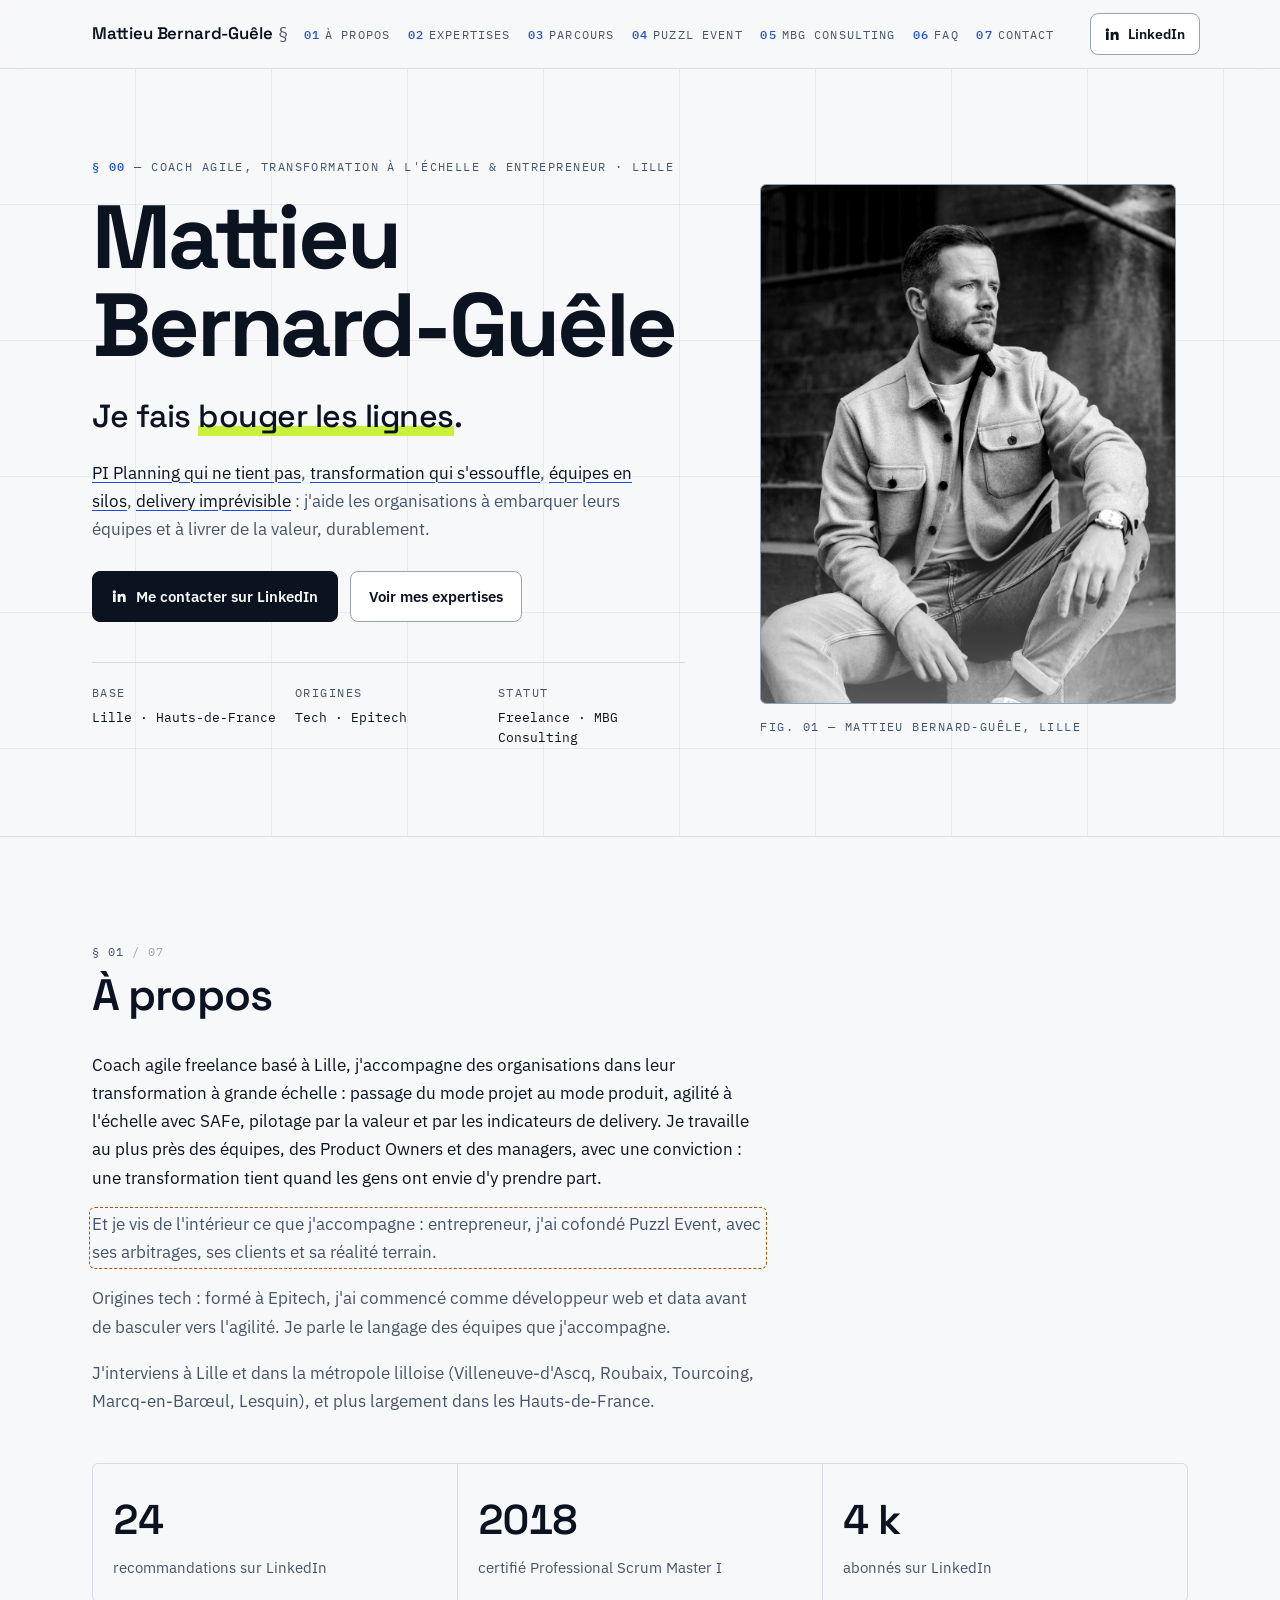
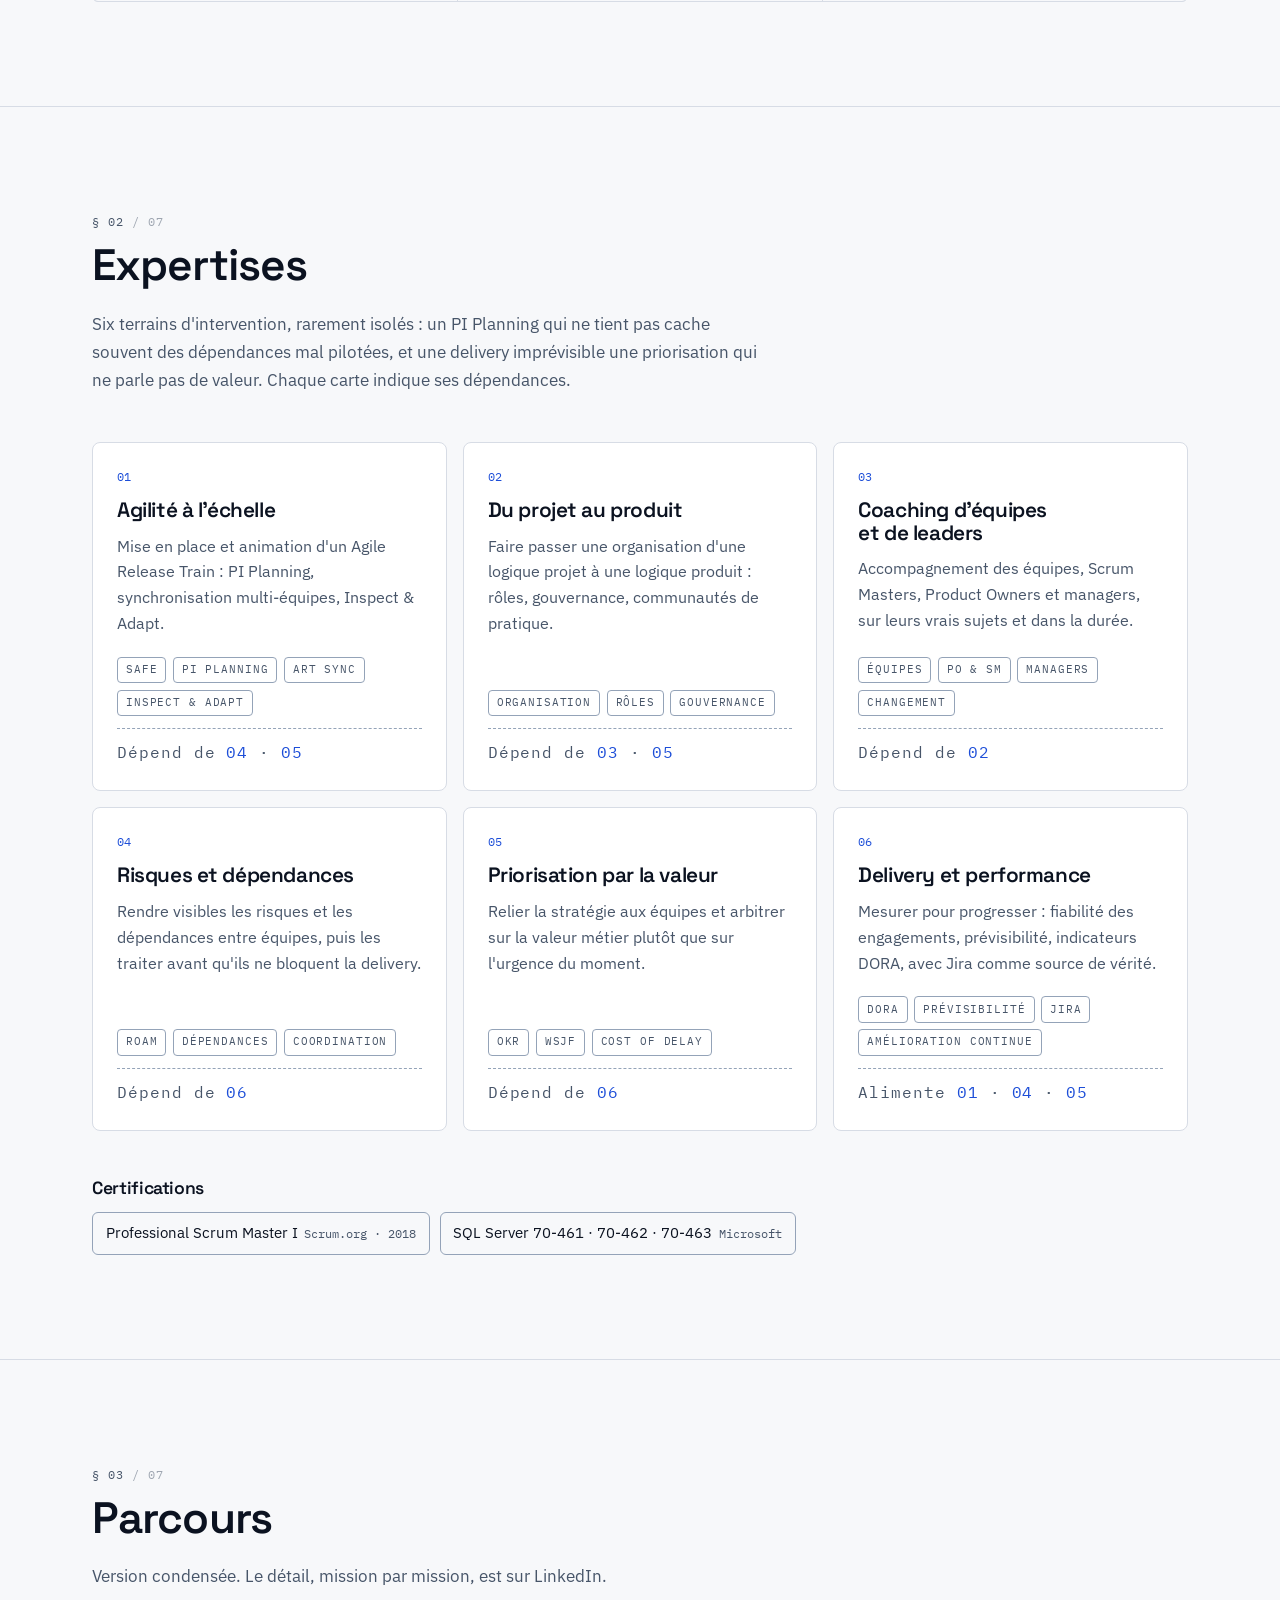
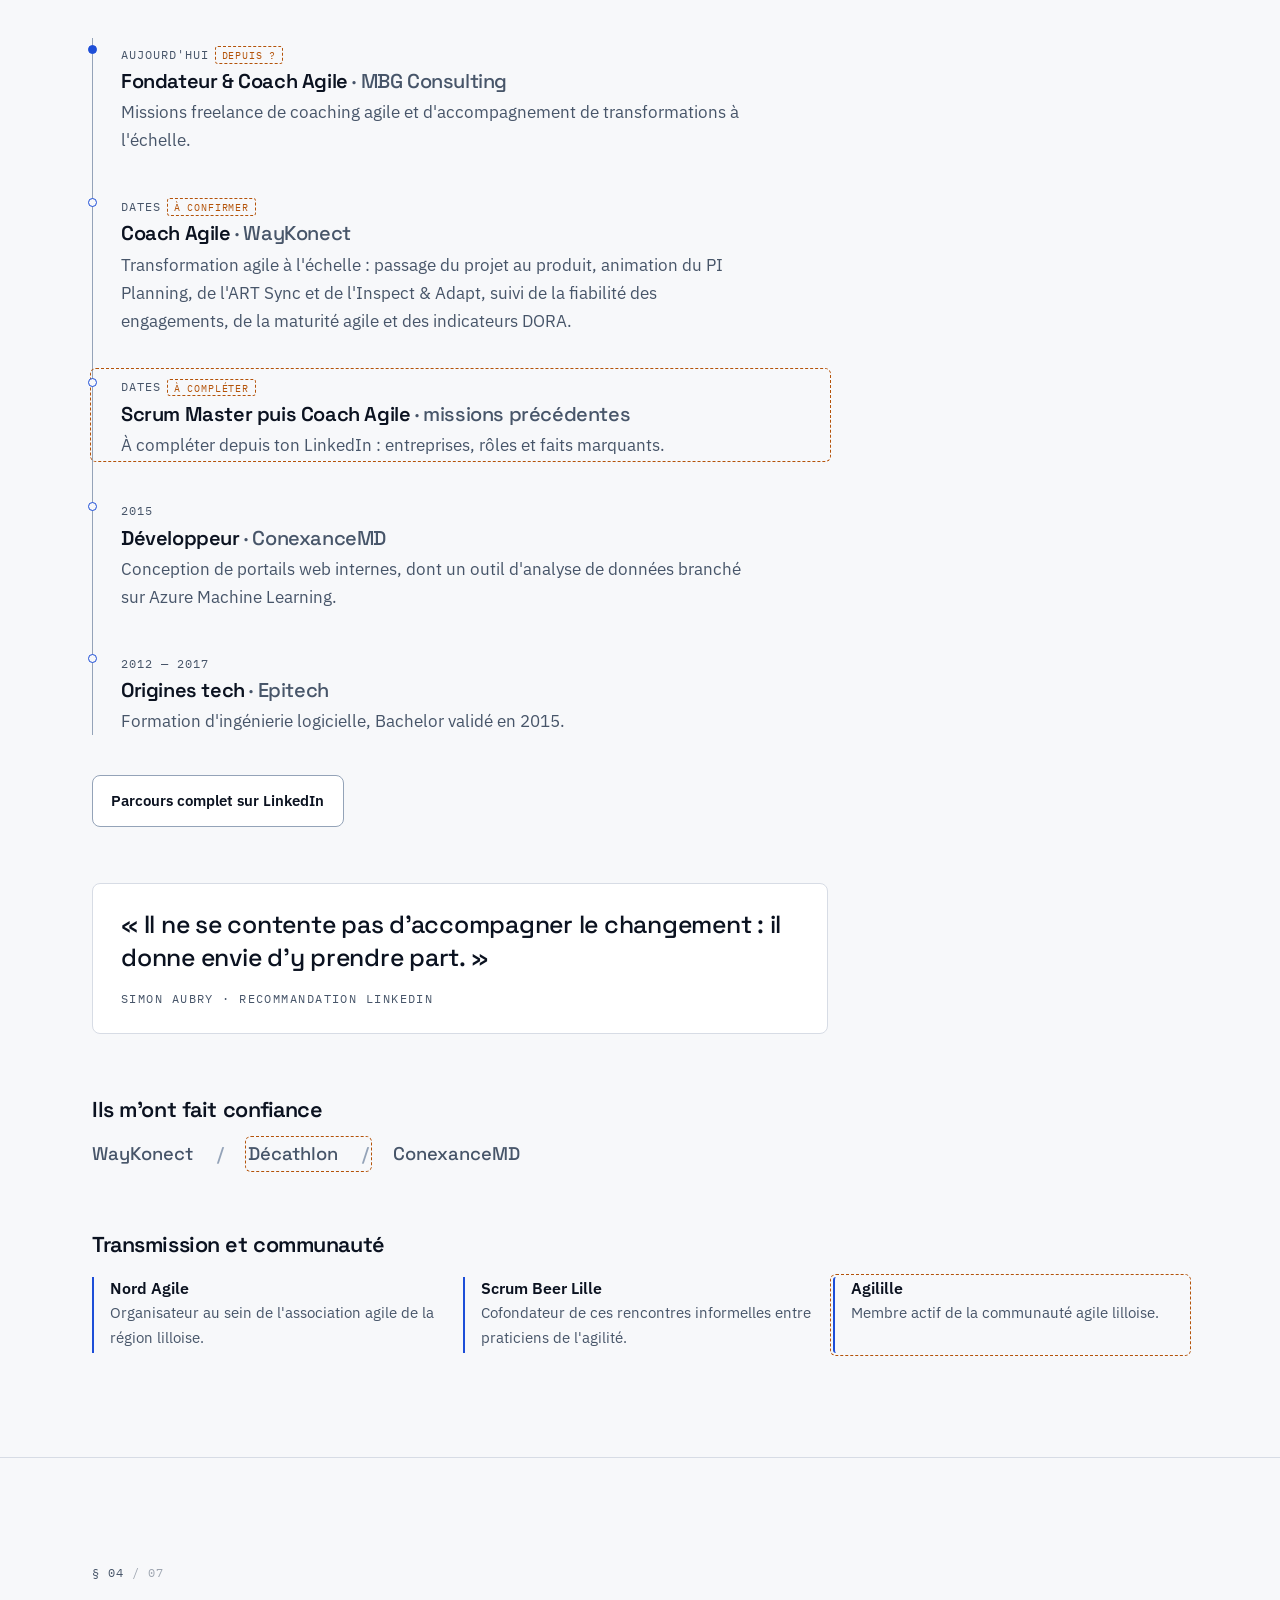
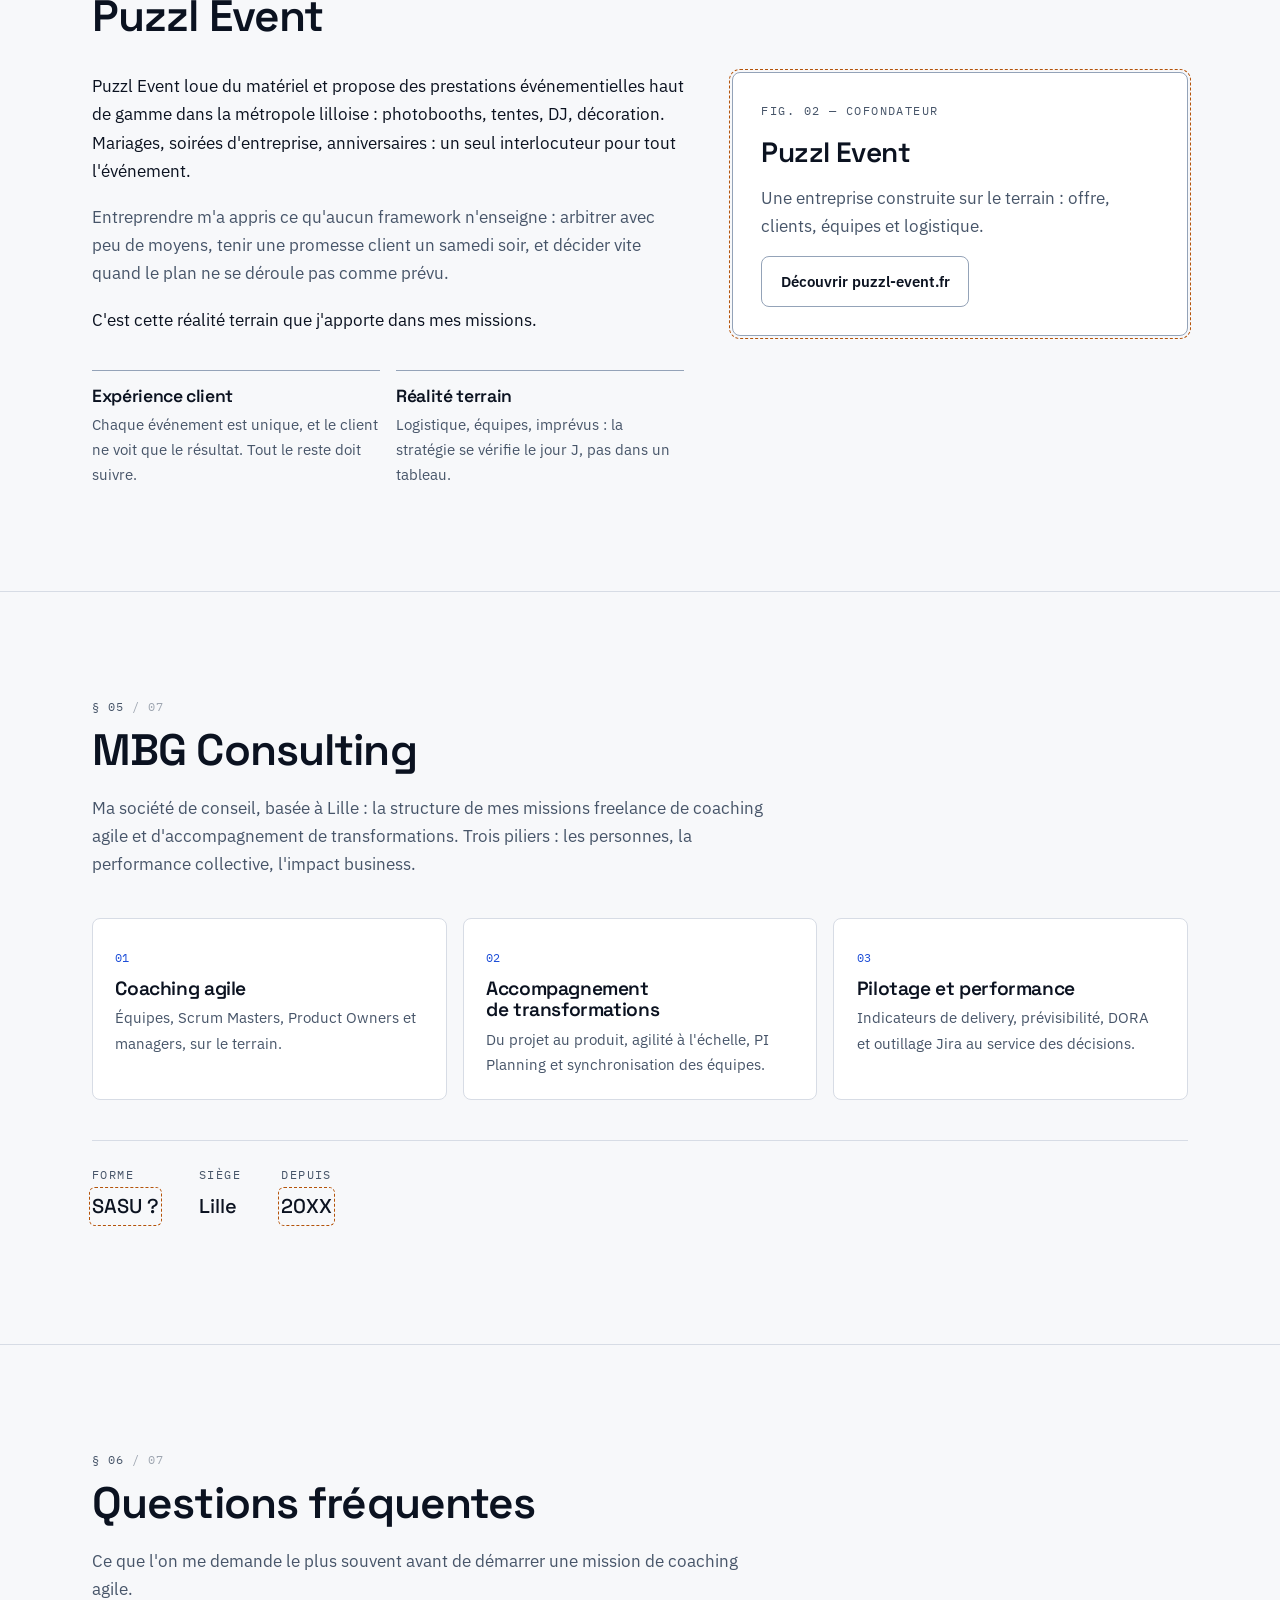
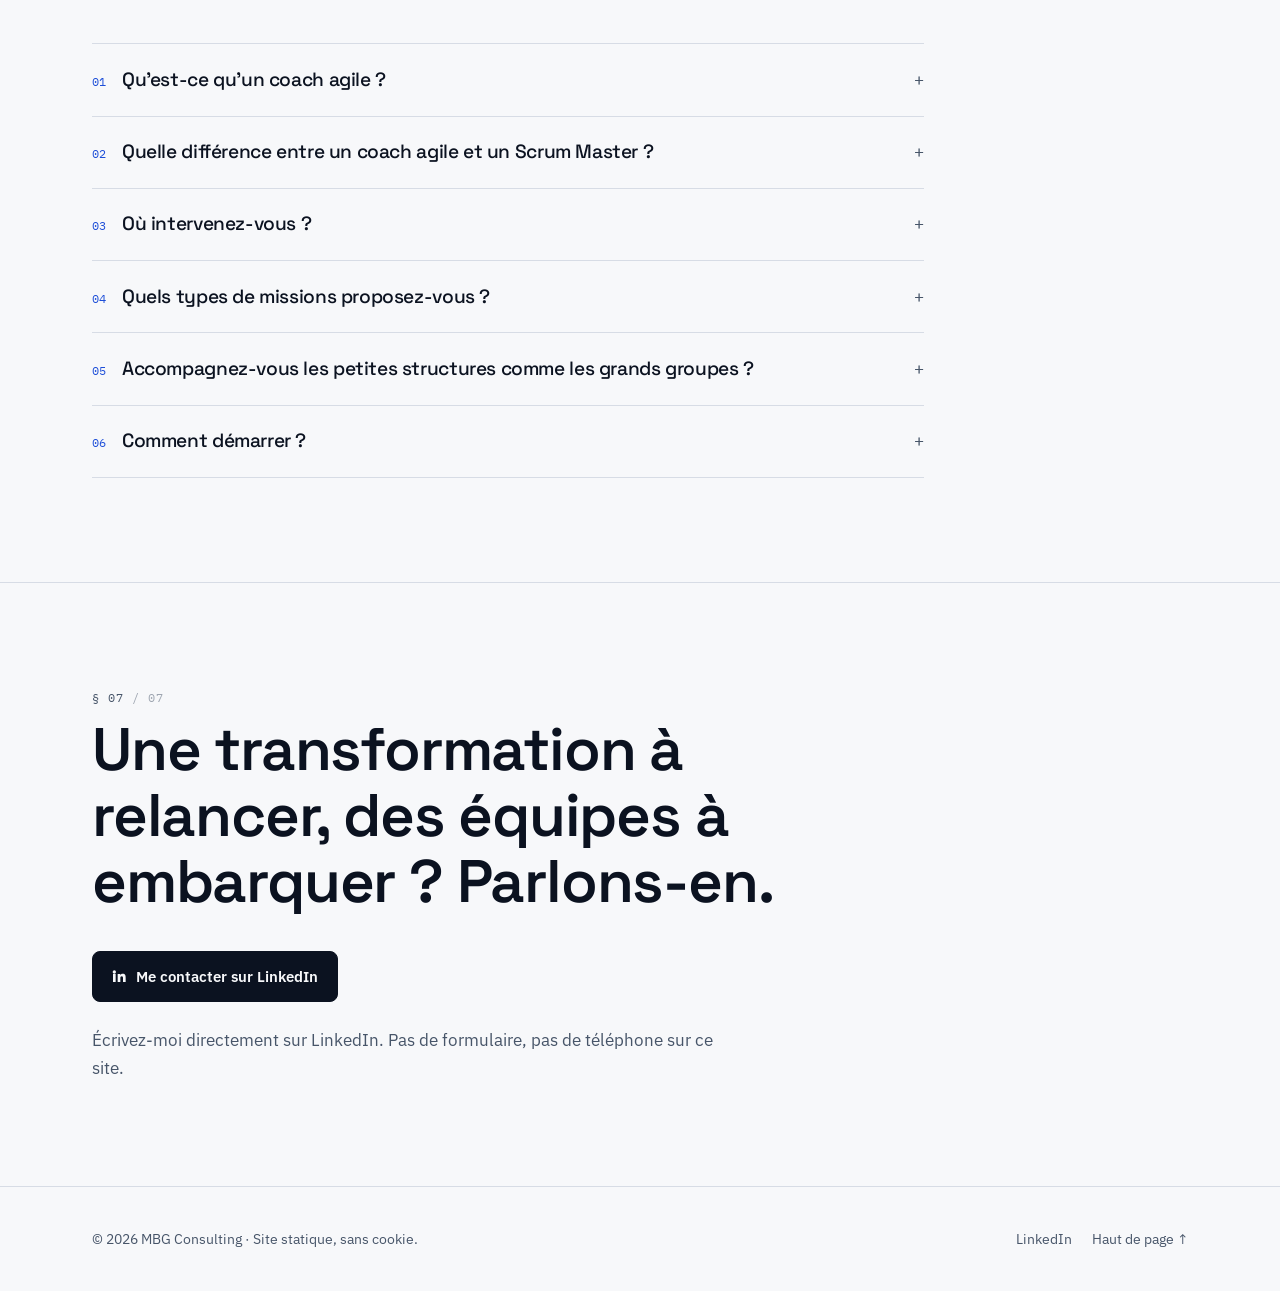
==== index.html @ a05e9a63 "Site MBG Consulting : première version Co-Authored-By: Claude Opus 5.5 <noreply@anthropic.com> Claud" ====
<!doctype html>
<html lang="fr">
<head>
<meta charset="utf-8">
<meta name="viewport" content="width=device-width, initial-scale=1, viewport-fit=cover">
<title>Coach Agile à Lille | Mattieu Bernard-Guêle</title>
<meta name="claude:viewport-fit-sides" content="cover">
<meta name="description" content="Coach agile freelance à Lille. Transformation à l'échelle, passage du projet au produit, SAFe, PI Planning et pilotage de la delivery. MBG Consulting.">
<meta name="author" content="Mattieu Bernard-Guêle">
<meta name="theme-color" content="#0b0f1a">
<meta name="color-scheme" content="dark light">
<meta name="geo.region" content="FR-HDF">
<meta name="geo.placename" content="Lille">
<meta property="og:type" content="profile">
<meta property="og:locale" content="fr_FR">
<meta property="og:site_name" content="Mattieu Bernard-Guêle · MBG Consulting">
<meta property="og:title" content="Coach Agile à Lille | Mattieu Bernard-Guêle">
<meta property="og:description" content="Coach agile freelance à Lille. Transformation à l'échelle, passage du projet au produit, SAFe, PI Planning et pilotage de la delivery.">
<meta property="og:image" content="assets/mattieu-bernard-guele-coach-agile-lille.jpg">
<meta name="twitter:card" content="summary_large_image">
<link rel="preconnect" href="https://fonts.googleapis.com">
<link rel="preconnect" href="https://fonts.gstatic.com" crossorigin>
<link rel="stylesheet" href="https://fonts.googleapis.com/css2?family=IBM+Plex+Mono:wght@400;500&family=IBM+Plex+Sans:wght@400;500;600&family=Space+Grotesk:wght@500;600;700&display=swap">
<style>
/* Layout: editorial single column, sticky header, grid-ruled hero with portrait as FIG. 01, numbered § sections */
:root{
  color-scheme: dark;
  --bg:#0b0f1a; --bg-elevated:#111727; --fg:#e6eaf2; --muted:#94a3b8;
  --line:#1e2636; --line-strong:#334155; --accent:#7da6ff; --accent-soft:#15213f;
  --on-accent:#0b0f1a; --hi:#d4ff4f; --on-hi:#0b0f1a;
  --grid: color-mix(in srgb, #e6eaf2 7%, transparent);
  --btn-bg:#e6eaf2; --btn-fg:#0b0f1a;
  --todo:#f5b14c;
  --shadow: 0 1px 2px #0000004d, 0 12px 32px #00000059;
  --font-display:"Space Grotesk", Arial, sans-serif;
  --font-body:"IBM Plex Sans","Helvetica Neue",Arial,sans-serif;
  --font-mono:"IBM Plex Mono",ui-monospace,SFMono-Regular,Menlo,monospace;
  --wrap: 72rem;
}
@media (prefers-color-scheme: light){ :root:not([data-theme="dark"]){
  color-scheme: light;
  --bg:#f7f8fa; --bg-elevated:#ffffff; --fg:#0b1220; --muted:#475569;
  --line:#d7dce5; --line-strong:#94a3b8; --accent:#1d4ed8; --accent-soft:#e4ebfb;
  --on-accent:#ffffff; --hi:#c8f03c; --on-hi:#0b1220;
  --grid: color-mix(in srgb, #0b1220 6%, transparent);
  --btn-bg:#0b1220; --btn-fg:#f7f8fa; --todo:#b45309;
  --shadow: 0 1px 2px #0b12200a, 0 12px 32px #0b12200f;
}}
:root[data-theme="light"]{
  color-scheme: light;
  --bg:#f7f8fa; --bg-elevated:#ffffff; --fg:#0b1220; --muted:#475569;
  --line:#d7dce5; --line-strong:#94a3b8; --accent:#1d4ed8; --accent-soft:#e4ebfb;
  --on-accent:#ffffff; --hi:#c8f03c; --on-hi:#0b1220;
  --grid: color-mix(in srgb, #0b1220 6%, transparent);
  --btn-bg:#0b1220; --btn-fg:#f7f8fa; --todo:#b45309;
  --shadow: 0 1px 2px #0b12200a, 0 12px 32px #0b12200f;
}

*,*::before,*::after{box-sizing:border-box}
html{scroll-behavior:smooth;scroll-padding-top:5rem;-webkit-text-size-adjust:100%}
@media (prefers-reduced-motion: reduce){html{scroll-behavior:auto}*{transition:none!important}}
body{margin:0;background:var(--bg);color:var(--fg);font-family:var(--font-body);font-size:1.0625rem;line-height:1.65}
img{max-width:100%;display:block}
a{color:inherit}
:focus-visible{outline:2px solid var(--accent);outline-offset:3px;border-radius:4px}
h1,h2,h3,h4{font-family:var(--font-display);font-weight:600;letter-spacing:-.02em;line-height:1.1;margin:0;text-wrap:balance}
p{margin:0}
ul,ol{margin:0;padding:0;list-style:none}
.mono{font-family:var(--font-mono);font-size:.75rem;letter-spacing:.12em;text-transform:uppercase}
.wrap{max-width:var(--wrap);margin-inline:auto;padding-left:max(16px, env(safe-area-inset-left,0px));padding-right:max(16px, env(safe-area-inset-right,0px))}
@media (min-width:48rem){.wrap{padding-left:max(28px, env(safe-area-inset-left,0px));padding-right:max(28px, env(safe-area-inset-right,0px))}}
.skip{position:absolute;left:-999px;top:0}
.skip:focus{left:16px;top:16px;z-index:100;background:var(--btn-bg);color:var(--btn-fg);padding:.5rem 1rem;border-radius:6px}

/* draft markers: things to confirm with Mattieu */
.todo{outline:1px dashed var(--todo);outline-offset:2px;border-radius:3px}
.todo-tag{font-family:var(--font-mono);font-size:.65rem;letter-spacing:.08em;text-transform:uppercase;color:var(--todo);border:1px dashed var(--todo);border-radius:3px;padding:.05rem .35rem;margin-left:.4rem;white-space:nowrap;vertical-align:middle}

/* header */
.site-header{position:sticky;top:env(safe-area-inset-top,0px);z-index:40;background:color-mix(in srgb,var(--bg) 88%,transparent);backdrop-filter:blur(10px);-webkit-backdrop-filter:blur(10px);border-bottom:1px solid var(--line)}
.site-header .wrap{display:flex;align-items:center;gap:1rem;height:4.25rem}
.brand{font-family:var(--font-display);font-weight:600;font-size:1.05rem;text-decoration:none;letter-spacing:-.01em;white-space:nowrap}
.brand span{font-family:var(--font-mono);color:var(--muted);font-weight:400;margin-left:.35rem}
.nav{display:none;margin-left:auto;gap:1.1rem}
.nav a{font-family:var(--font-mono);font-size:.72rem;letter-spacing:.1em;text-transform:uppercase;text-decoration:none;color:var(--muted);white-space:nowrap}
.nav a b{color:var(--accent);font-weight:500;margin-right:.3rem}
.nav a:hover{color:var(--fg)}
.header-actions{display:flex;gap:.6rem;margin-left:auto;align-items:center}
@media (min-width:72rem){.nav{display:flex}.header-actions{margin-left:1.2rem}}
.btn-li{display:inline-flex;align-items:center;gap:.5rem;padding:.5rem .85rem;border:1px solid var(--line-strong);border-radius:8px;background:var(--bg-elevated);font-weight:600;font-size:.9rem;text-decoration:none}
.btn-li svg{width:16px;height:16px;fill:currentColor}
.menu-btn{width:40px;height:40px;border:1px solid var(--line-strong);border-radius:8px;background:var(--bg-elevated);color:var(--fg);display:grid;place-items:center;cursor:pointer}
@media (min-width:72rem){.menu-btn{display:none}}
.menu-btn svg{width:18px;height:18px}
.mobile-nav{border-top:1px solid var(--line);background:var(--bg)}
.mobile-nav ol{display:grid;padding-block:.75rem 1.25rem}
.mobile-nav a{display:flex;gap:.9rem;padding:.7rem 0;border-bottom:1px solid var(--line);text-decoration:none;font-family:var(--font-display);font-size:1.15rem}
.mobile-nav a b{font-family:var(--font-mono);font-size:.75rem;color:var(--accent);font-weight:500;padding-top:.3rem}

/* hero */
.hero{position:relative;border-bottom:1px solid var(--line);overflow:hidden}
.hero::before{content:"";position:absolute;inset:0;background-image:linear-gradient(var(--grid) 1px,transparent 1px),linear-gradient(90deg,var(--grid) 1px,transparent 1px);background-size:8.5rem 8.5rem;background-position:-1px -1px;pointer-events:none}
.hero .wrap{position:relative;display:grid;gap:2.5rem;padding-block:3.5rem 3rem}
@media (min-width:60rem){.hero .wrap{grid-template-columns:minmax(0,1.35fr) minmax(0,1fr);align-items:center;gap:4rem;padding-block:5.5rem 4.5rem}}
.kicker{color:var(--muted)}
.kicker b{color:var(--accent);font-weight:500}
.hero h1{font-size:clamp(2.6rem,7.4vw,5.6rem);font-weight:700;letter-spacing:-.035em;margin-top:1.1rem;line-height:.98}
.hero h1 .surname{display:block}
.tagline{font-family:var(--font-display);font-size:clamp(1.4rem,3vw,2rem);font-weight:500;margin-top:1.25rem;letter-spacing:-.015em}
.tagline mark{background:none;color:inherit;box-shadow:inset 0 -.32em 0 var(--hi);color:var(--fg)}
:root[data-theme="light"] .tagline mark{box-shadow:inset 0 -.32em 0 var(--hi)}
.lede{margin-top:1rem;max-width:36rem;color:var(--muted)}
.lede u{color:var(--fg);text-decoration-color:var(--accent);text-underline-offset:.2em;text-decoration-thickness:1px}
.ctas{display:flex;flex-wrap:wrap;gap:.75rem;margin-top:1.75rem}
.btn{display:inline-flex;align-items:center;gap:.55rem;padding:.75rem 1.15rem;border-radius:8px;font-weight:600;font-size:.95rem;text-decoration:none;border:1px solid var(--line-strong)}
.btn svg{width:16px;height:16px;fill:currentColor}
.btn-primary{background:var(--btn-bg);color:var(--btn-fg);border-color:var(--btn-bg)}
.btn-ghost{background:var(--bg-elevated)}
.btn:hover{transform:translateY(-1px)}
.btn{transition:transform .15s ease}
.facts{display:grid;grid-template-columns:repeat(3,minmax(0,1fr));gap:1rem;margin-top:2.5rem;padding-top:1.25rem;border-top:1px solid var(--line)}
.facts dt{color:var(--muted)}
.facts dd{margin:.35rem 0 0;font-family:var(--font-mono);font-size:.8rem;line-height:1.5}
@media (max-width:30rem){.facts{grid-template-columns:1fr 1fr}.facts div:last-child{grid-column:1/-1}}
.portrait{margin:0;justify-self:center;width:100%;max-width:26rem}
.portrait .frame{position:relative;border:1px solid var(--line-strong);border-radius:6px;overflow:hidden;background:var(--bg-elevated);aspect-ratio:4/5;max-width:100%}
.portrait img{width:100%;height:100%;object-fit:cover;object-position:50% 22%;filter:grayscale(1) contrast(1.05)}
.portrait .frame::after{content:"";position:absolute;inset:0;background:linear-gradient(180deg,transparent 60%,color-mix(in srgb,var(--bg) 35%,transparent))}
.portrait figcaption{margin-top:.8rem;color:var(--muted)}

/* sections */
section.block{border-bottom:1px solid var(--line)}
section.block > .wrap{padding-block:5rem}
@media (min-width:48rem){section.block > .wrap{padding-block:6.5rem}}
.sec-label{font-family:var(--font-mono);font-size:.78rem;letter-spacing:.08em;color:var(--muted)}
.sec-label i{font-style:normal;opacity:.5}
.block h2{font-size:clamp(2rem,4.4vw,2.75rem);margin-top:.6rem}
.prose{max-width:42rem;margin-top:2rem;display:grid;gap:1.15rem}
.prose p:first-child{color:var(--fg)}
.prose p{color:var(--muted)}
.prose p.strong{color:var(--fg)}
.intro{max-width:42rem;margin-top:1.25rem;color:var(--muted)}

.stats{display:grid;grid-template-columns:repeat(3,minmax(0,1fr));gap:1px;margin-top:3rem;background:var(--line);border:1px solid var(--line);border-radius:6px;overflow:hidden}
.stats li{background:var(--bg);padding:1.4rem 1.25rem}
.stats strong{display:block;font-family:var(--font-display);font-size:clamp(1.9rem,4vw,2.6rem);font-weight:600;letter-spacing:-.03em;font-variant-numeric:tabular-nums}
.stats span{display:block;color:var(--muted);font-size:.92rem;margin-top:.2rem;line-height:1.4}
@media (max-width:40rem){.stats{grid-template-columns:1fr}}

/* expertises */
.cards{display:grid;gap:1rem;margin-top:3rem}
@media (min-width:44rem){.cards{grid-template-columns:repeat(2,minmax(0,1fr))}}
@media (min-width:68rem){.cards{grid-template-columns:repeat(3,minmax(0,1fr))}}
.card{background:var(--bg-elevated);border:1px solid var(--line);border-radius:8px;padding:1.5rem;display:flex;flex-direction:column;gap:.75rem;min-width:0;transition:border-color .2s ease}
.card:hover,.card.linked{border-color:var(--accent)}
.card .num{font-family:var(--font-mono);font-size:.75rem;color:var(--accent)}
.card h3{font-size:1.3rem}
.card p{color:var(--muted);font-size:.98rem}
.tags{display:flex;flex-wrap:wrap;gap:.4rem;margin-top:auto;padding-top:.5rem}
.tags li{font-family:var(--font-mono);font-size:.68rem;letter-spacing:.08em;text-transform:uppercase;color:var(--muted);border:1px solid var(--line-strong);border-radius:4px;padding:.2rem .5rem}
.deps{font-family:var(--font-mono);font-size:.7rem;letter-spacing:.06em;color:var(--muted);border-top:1px dashed var(--line-strong);padding-top:.7rem}
.deps a{color:var(--accent);text-decoration:none}
.certs{margin-top:3rem;display:grid;gap:.9rem}
.certs h3{font-size:1.1rem}
.certs ul{display:flex;flex-wrap:wrap;gap:.6rem}
.certs li{border:1px solid var(--line-strong);border-radius:6px;padding:.5rem .8rem;font-size:.92rem}
.certs li small{font-family:var(--font-mono);color:var(--muted);margin-left:.4rem;font-size:.72rem}

/* timeline */
.timeline{margin-top:3rem;border-left:1px solid var(--line-strong);display:grid;gap:2.25rem;max-width:46rem}
.timeline li{position:relative;padding-left:1.75rem}
.timeline li::before{content:"";position:absolute;left:-5px;top:.45rem;width:9px;height:9px;border-radius:50%;background:var(--bg);border:1px solid var(--accent)}
.timeline li:first-child::before{background:var(--accent)}
.timeline .when{font-family:var(--font-mono);font-size:.75rem;letter-spacing:.08em;color:var(--muted);text-transform:uppercase}
.timeline h3{font-size:1.25rem;margin-top:.35rem}
.timeline h3 span{color:var(--muted);font-weight:500}
.timeline p{color:var(--muted);margin-top:.4rem;max-width:40rem}
.links-row{display:flex;flex-wrap:wrap;gap:.75rem;margin-top:2.5rem}
blockquote.reco{margin:3.5rem 0 0;max-width:46rem;padding:1.5rem 1.75rem;border:1px solid var(--line);border-radius:8px;background:var(--bg-elevated)}
blockquote.reco p{font-family:var(--font-display);font-size:clamp(1.25rem,2.4vw,1.55rem);font-weight:500;letter-spacing:-.01em;line-height:1.35}
blockquote.reco footer{margin-top:.9rem;color:var(--muted)}
.subhead{margin-top:4rem;font-size:1.35rem}
.logos{display:flex;flex-wrap:wrap;gap:.25rem 1.5rem;margin-top:1.1rem}
.logos li{font-family:var(--font-display);font-size:1.15rem;font-weight:500;color:var(--muted)}
.logos li::after{content:"/";margin-left:1.5rem;color:var(--line-strong)}
.logos li:last-child::after{content:""}
.community{display:grid;gap:1rem;margin-top:1.25rem}
@media (min-width:52rem){.community{grid-template-columns:repeat(3,minmax(0,1fr))}}
.community li{border-left:2px solid var(--accent);padding:.15rem 0 .15rem 1rem}
.community h4{font-family:var(--font-body);font-weight:600;font-size:1rem;letter-spacing:0}
.community p{color:var(--muted);font-size:.95rem;margin-top:.2rem}

/* venture */
.venture{display:grid;gap:3rem;margin-top:2rem}
@media (min-width:60rem){.venture{grid-template-columns:minmax(0,1.3fr) minmax(0,1fr);align-items:start}}
.pillars{display:grid;gap:1rem;margin-top:2.25rem}
@media (min-width:40rem){.pillars{grid-template-columns:1fr 1fr}}
.pillars li{border-top:1px solid var(--line-strong);padding-top:1rem}
.pillars h3{font-size:1.1rem}
.pillars p{color:var(--muted);font-size:.95rem;margin-top:.35rem}
.fig-card{border:1px solid var(--line-strong);border-radius:8px;padding:1.75rem;background:var(--bg-elevated);display:grid;gap:1rem}
.fig-card .mono{color:var(--muted)}
.fig-card h3{font-size:1.75rem}
.fig-card p{color:var(--muted)}

/* consulting */
.offers{display:grid;gap:1rem;margin-top:2.5rem;counter-reset:o}
@media (min-width:52rem){.offers{grid-template-columns:repeat(3,minmax(0,1fr))}}
.offers li{border:1px solid var(--line);border-radius:8px;padding:1.4rem;background:var(--bg-elevated)}
.offers .num{font-family:var(--font-mono);font-size:.75rem;color:var(--accent)}
.offers h3{font-size:1.2rem;margin-top:.5rem}
.offers p{color:var(--muted);font-size:.95rem;margin-top:.4rem}
.company{display:flex;flex-wrap:wrap;gap:2.5rem;margin-top:2.5rem;padding-top:1.5rem;border-top:1px solid var(--line)}
.company dt{color:var(--muted)}
.company dd{margin:.3rem 0 0;font-family:var(--font-display);font-size:1.25rem;font-weight:500}

/* faq */
.faq{margin-top:2.5rem;border-top:1px solid var(--line);max-width:52rem}
.faq details{border-bottom:1px solid var(--line)}
.faq summary{list-style:none;cursor:pointer;display:grid;grid-template-columns:auto 1fr auto;gap:1rem;align-items:baseline;padding:1.35rem 0}
.faq summary::-webkit-details-marker{display:none}
.faq summary .num{font-family:var(--font-mono);font-size:.75rem;color:var(--accent)}
.faq summary h3{font-size:1.2rem;font-weight:500}
.faq summary .pm{font-family:var(--font-mono);color:var(--muted);transition:transform .2s ease}
.faq details[open] .pm{transform:rotate(45deg)}
.faq details p{color:var(--muted);padding:0 0 1.5rem 2.6rem;max-width:44rem}

/* contact */
.contact h2{font-size:clamp(2.2rem,5.5vw,3.75rem);max-width:48rem}
.contact .ctas{margin-top:2.25rem}
.contact .note{margin-top:1.5rem;color:var(--muted);max-width:40rem}

footer.site{padding-block:2.5rem calc(2.5rem + env(safe-area-inset-bottom,0px))}
footer.site .wrap{display:flex;flex-wrap:wrap;gap:1rem 2rem;justify-content:space-between;align-items:center;color:var(--muted);font-size:.9rem}
footer.site nav{display:flex;gap:1.25rem;flex-wrap:wrap}
footer.site a{text-decoration:none}
footer.site a:hover{color:var(--fg)}
</style>
</head>
<body>
<a class="skip" href="#main">Aller au contenu</a>

<header class="site-header">
  <div class="wrap">
    <a class="brand" href="#top">Mattieu Bernard-Guêle<span>§</span></a>
    <nav class="nav" aria-label="Sections">
      <a href="#a-propos"><b>01</b>À propos</a>
      <a href="#expertises"><b>02</b>Expertises</a>
      <a href="#parcours"><b>03</b>Parcours</a>
      <a href="#puzzl"><b>04</b>Puzzl Event</a>
      <a href="#mbg"><b>05</b>MBG Consulting</a>
      <a href="#faq"><b>06</b>FAQ</a>
      <a href="#contact"><b>07</b>Contact</a>
    </nav>
    <div class="header-actions">
      <a class="btn-li" href="https://www.linkedin.com/in/mattieu-bernard-guele/" target="_blank" rel="noopener" aria-label="LinkedIn (nouvelle fenêtre)"><svg viewBox="0 0 24 24" aria-hidden="true"><path d="M4.98 3.5a2.5 2.5 0 1 1 0 5 2.5 2.5 0 0 1 0-5ZM3 9h4v12H3V9Zm7 0h3.8v1.7h.05c.53-1 1.83-2.05 3.77-2.05C21.6 8.65 22 11.3 22 14.7V21h-4v-5.6c0-1.33-.03-3.05-1.86-3.05-1.86 0-2.14 1.45-2.14 2.95V21h-4V9Z"/></svg>LinkedIn</a>
      <button class="menu-btn" id="menu-btn" type="button" aria-expanded="false" aria-controls="mobile-nav" aria-label="Ouvrir le menu"><svg viewBox="0 0 24 24" fill="none" stroke="currentColor" stroke-width="2" aria-hidden="true"><path d="M4 7h16M4 12h16M4 17h16"/></svg></button>
    </div>
  </div>
  <nav class="mobile-nav" id="mobile-nav" hidden aria-label="Sections">
    <ol class="wrap">
      <li><a href="#a-propos"><b>01</b>À propos</a></li>
      <li><a href="#expertises"><b>02</b>Expertises</a></li>
      <li><a href="#parcours"><b>03</b>Parcours</a></li>
      <li><a href="#puzzl"><b>04</b>Puzzl Event</a></li>
      <li><a href="#mbg"><b>05</b>MBG Consulting</a></li>
      <li><a href="#faq"><b>06</b>FAQ</a></li>
      <li><a href="#contact"><b>07</b>Contact</a></li>
    </ol>
  </nav>
</header>

<main id="main">

<section class="hero" id="top">
  <div class="wrap">
    <div>
      <p class="mono kicker"><b>§ 00</b> — Coach agile, transformation à l'échelle &amp; entrepreneur · Lille</p>
      <h1>Mattieu <span class="surname">Bernard-Guêle</span></h1>
      <p class="tagline">Je fais <mark>bouger les lignes</mark>.</p>
      <p class="lede"><u>PI Planning qui ne tient pas</u>, <u>transformation qui s'essouffle</u>, <u>équipes en silos</u>, <u>delivery imprévisible</u> : j'aide les organisations à embarquer leurs équipes et à livrer de la valeur, durablement.</p>
      <div class="ctas">
        <a class="btn btn-primary" href="https://www.linkedin.com/in/mattieu-bernard-guele/" target="_blank" rel="noopener"><svg viewBox="0 0 24 24" aria-hidden="true"><path d="M4.98 3.5a2.5 2.5 0 1 1 0 5 2.5 2.5 0 0 1 0-5ZM3 9h4v12H3V9Zm7 0h3.8v1.7h.05c.53-1 1.83-2.05 3.77-2.05C21.6 8.65 22 11.3 22 14.7V21h-4v-5.6c0-1.33-.03-3.05-1.86-3.05-1.86 0-2.14 1.45-2.14 2.95V21h-4V9Z"/></svg>Me contacter sur LinkedIn</a>
        <a class="btn btn-ghost" href="#expertises">Voir mes expertises</a>
      </div>
      <dl class="facts">
        <div><dt class="mono">Base</dt><dd>Lille · Hauts-de-France</dd></div>
        <div><dt class="mono">Origines</dt><dd>Tech · Epitech</dd></div>
        <div><dt class="mono">Statut</dt><dd>Freelance · MBG Consulting</dd></div>
      </dl>
    </div>
    <figure class="portrait">
      <div class="frame"><img src="assets/mattieu-bernard-guele-coach-agile-lille.jpg" alt="Mattieu Bernard-Guêle, coach agile à Lille, portrait en noir et blanc, assis sur des marches en pierre" width="1066" height="1600"></div>
      <figcaption class="mono">Fig. 01 — Mattieu Bernard-Guêle, Lille</figcaption>
    </figure>
  </div>
</section>

<section class="block" id="a-propos">
  <div class="wrap">
    <p class="sec-label">§ 01 <i>/ 07</i></p>
    <h2>À propos</h2>
    <div class="prose">
      <p>Coach agile freelance basé à Lille, j'accompagne des organisations dans leur transformation à grande échelle : passage du mode projet au mode produit, agilité à l'échelle avec SAFe, pilotage par la valeur et par les indicateurs de delivery. Je travaille au plus près des équipes, des Product Owners et des managers, avec une conviction : une transformation tient quand les gens ont envie d'y prendre part.</p>
      <p class="todo">Et je vis de l'intérieur ce que j'accompagne : entrepreneur, j'ai cofondé Puzzl Event, avec ses arbitrages, ses clients et sa réalité terrain.</p>
      <p>Origines tech : formé à Epitech, j'ai commencé comme développeur web et data avant de basculer vers l'agilité. Je parle le langage des équipes que j'accompagne.</p>
      <p>J'interviens à Lille et dans la métropole lilloise (Villeneuve-d'Ascq, Roubaix, Tourcoing, Marcq-en-Barœul, Lesquin), et plus largement dans les Hauts-de-France.</p>
    </div>
    <ul class="stats">
      <li><strong>24</strong><span>recommandations sur LinkedIn</span></li>
      <li><strong>2018</strong><span>certifié Professional Scrum Master I</span></li>
      <li><strong>4 k</strong><span>abonnés sur LinkedIn</span></li>
    </ul>
  </div>
</section>

<section class="block" id="expertises">
  <div class="wrap">
    <p class="sec-label">§ 02 <i>/ 07</i></p>
    <h2>Expertises</h2>
    <p class="intro">Six terrains d'intervention, rarement isolés : un PI Planning qui ne tient pas cache souvent des dépendances mal pilotées, et une delivery imprévisible une priorisation qui ne parle pas de valeur. Chaque carte indique ses dépendances.</p>
    <ol class="cards">
      <li class="card" id="exp-1">
        <span class="num">01</span>
        <h3>Agilité à l'échelle</h3>
        <p>Mise en place et animation d'un Agile Release Train : PI Planning, synchronisation multi-équipes, Inspect &amp; Adapt.</p>
        <ul class="tags"><li>SAFe</li><li>PI Planning</li><li>ART Sync</li><li>Inspect &amp; Adapt</li></ul>
        <p class="deps">Dépend de <a href="#exp-4" data-dep="exp-4">04</a> · <a href="#exp-5" data-dep="exp-5">05</a></p>
      </li>
      <li class="card" id="exp-2">
        <span class="num">02</span>
        <h3>Du projet au produit</h3>
        <p>Faire passer une organisation d'une logique projet à une logique produit : rôles, gouvernance, communautés de pratique.</p>
        <ul class="tags"><li>Organisation</li><li>Rôles</li><li>Gouvernance</li></ul>
        <p class="deps">Dépend de <a href="#exp-3" data-dep="exp-3">03</a> · <a href="#exp-5" data-dep="exp-5">05</a></p>
      </li>
      <li class="card" id="exp-3">
        <span class="num">03</span>
        <h3>Coaching d'équipes et de leaders</h3>
        <p>Accompagnement des équipes, Scrum Masters, Product Owners et managers, sur leurs vrais sujets et dans la durée.</p>
        <ul class="tags"><li>Équipes</li><li>PO &amp; SM</li><li>Managers</li><li>Changement</li></ul>
        <p class="deps">Dépend de <a href="#exp-2" data-dep="exp-2">02</a></p>
      </li>
      <li class="card" id="exp-4">
        <span class="num">04</span>
        <h3>Risques et dépendances</h3>
        <p>Rendre visibles les risques et les dépendances entre équipes, puis les traiter avant qu'ils ne bloquent la delivery.</p>
        <ul class="tags"><li>ROAM</li><li>Dépendances</li><li>Coordination</li></ul>
        <p class="deps">Dépend de <a href="#exp-6" data-dep="exp-6">06</a></p>
      </li>
      <li class="card" id="exp-5">
        <span class="num">05</span>
        <h3>Priorisation par la valeur</h3>
        <p>Relier la stratégie aux équipes et arbitrer sur la valeur métier plutôt que sur l'urgence du moment.</p>
        <ul class="tags"><li>OKR</li><li>WSJF</li><li>Cost of Delay</li></ul>
        <p class="deps">Dépend de <a href="#exp-6" data-dep="exp-6">06</a></p>
      </li>
      <li class="card" id="exp-6">
        <span class="num">06</span>
        <h3>Delivery et performance</h3>
        <p>Mesurer pour progresser : fiabilité des engagements, prévisibilité, indicateurs DORA, avec Jira comme source de vérité.</p>
        <ul class="tags"><li>DORA</li><li>Prévisibilité</li><li>Jira</li><li>Amélioration continue</li></ul>
        <p class="deps">Alimente <a href="#exp-1" data-dep="exp-1">01</a> · <a href="#exp-4" data-dep="exp-4">04</a> · <a href="#exp-5" data-dep="exp-5">05</a></p>
      </li>
    </ol>
    <div class="certs">
      <h3>Certifications</h3>
      <ul>
        <li>Professional Scrum Master I<small>Scrum.org · 2018</small></li>
        <li>SQL Server 70-461 · 70-462 · 70-463<small>Microsoft</small></li>
      </ul>
    </div>
  </div>
</section>

<section class="block" id="parcours">
  <div class="wrap">
    <p class="sec-label">§ 03 <i>/ 07</i></p>
    <h2>Parcours</h2>
    <p class="intro">Version condensée. Le détail, mission par mission, est sur LinkedIn.</p>
    <ol class="timeline">
      <li>
        <p class="when">Aujourd'hui<span class="todo-tag">Depuis ?</span></p>
        <h3>Fondateur &amp; Coach Agile <span>· MBG Consulting</span></h3>
        <p>Missions freelance de coaching agile et d'accompagnement de transformations à l'échelle.</p>
      </li>
      <li>
        <p class="when">Dates<span class="todo-tag">À confirmer</span></p>
        <h3>Coach Agile <span>· WayKonect</span></h3>
        <p>Transformation agile à l'échelle : passage du projet au produit, animation du PI Planning, de l'ART Sync et de l'Inspect &amp; Adapt, suivi de la fiabilité des engagements, de la maturité agile et des indicateurs DORA.</p>
      </li>
      <li class="todo">
        <p class="when">Dates<span class="todo-tag">À compléter</span></p>
        <h3>Scrum Master puis Coach Agile <span>· missions précédentes</span></h3>
        <p>À compléter depuis ton LinkedIn : entreprises, rôles et faits marquants.</p>
      </li>
      <li>
        <p class="when">2015</p>
        <h3>Développeur <span>· ConexanceMD</span></h3>
        <p>Conception de portails web internes, dont un outil d'analyse de données branché sur Azure Machine Learning.</p>
      </li>
      <li>
        <p class="when">2012 — 2017</p>
        <h3>Origines tech <span>· Epitech</span></h3>
        <p>Formation d'ingénierie logicielle, Bachelor validé en 2015.</p>
      </li>
    </ol>
    <div class="links-row">
      <a class="btn btn-ghost" href="https://www.linkedin.com/in/mattieu-bernard-guele/" target="_blank" rel="noopener">Parcours complet sur LinkedIn</a>
    </div>

    <blockquote class="reco">
      <p>« Il ne se contente pas d'accompagner le changement : il donne envie d'y prendre part. »</p>
      <footer class="mono">Simon Aubry · recommandation LinkedIn</footer>
    </blockquote>

    <h3 class="subhead">Ils m'ont fait confiance</h3>
    <ul class="logos">
      <li>WayKonect</li>
      <li class="todo">Décathlon</li>
      <li>ConexanceMD</li>
    </ul>

    <h3 class="subhead">Transmission et communauté</h3>
    <ul class="community">
      <li><h4>Nord Agile</h4><p>Organisateur au sein de l'association agile de la région lilloise.</p></li>
      <li><h4>Scrum Beer Lille</h4><p>Cofondateur de ces rencontres informelles entre praticiens de l'agilité.</p></li>
      <li class="todo"><h4>Agilille</h4><p>Membre actif de la communauté agile lilloise.</p></li>
    </ul>
  </div>
</section>

<section class="block" id="puzzl">
  <div class="wrap">
    <p class="sec-label">§ 04 <i>/ 07</i></p>
    <h2>Puzzl Event</h2>
    <div class="venture">
      <div>
        <div class="prose" style="margin-top:0">
          <p>Puzzl Event loue du matériel et propose des prestations événementielles haut de gamme dans la métropole lilloise : photobooths, tentes, DJ, décoration. Mariages, soirées d'entreprise, anniversaires : un seul interlocuteur pour tout l'événement.</p>
          <p>Entreprendre m'a appris ce qu'aucun framework n'enseigne : arbitrer avec peu de moyens, tenir une promesse client un samedi soir, et décider vite quand le plan ne se déroule pas comme prévu.</p>
          <p class="strong">C'est cette réalité terrain que j'apporte dans mes missions.</p>
        </div>
        <ul class="pillars">
          <li><h3>Expérience client</h3><p>Chaque événement est unique, et le client ne voit que le résultat. Tout le reste doit suivre.</p></li>
          <li><h3>Réalité terrain</h3><p>Logistique, équipes, imprévus : la stratégie se vérifie le jour J, pas dans un tableau.</p></li>
        </ul>
      </div>
      <aside class="fig-card todo">
        <p class="mono">Fig. 02 — Cofondateur</p>
        <h3>Puzzl Event</h3>
        <p>Une entreprise construite sur le terrain : offre, clients, équipes et logistique.</p>
        <a class="btn btn-ghost" href="https://puzzl-event.fr" target="_blank" rel="noopener" style="justify-self:start">Découvrir puzzl-event.fr</a>
      </aside>
    </div>
  </div>
</section>

<section class="block" id="mbg">
  <div class="wrap">
    <p class="sec-label">§ 05 <i>/ 07</i></p>
    <h2>MBG Consulting</h2>
    <p class="intro">Ma société de conseil, basée à Lille : la structure de mes missions freelance de coaching agile et d'accompagnement de transformations. Trois piliers : les personnes, la performance collective, l'impact business.</p>
    <ol class="offers">
      <li><span class="num">01</span><h3>Coaching agile</h3><p>Équipes, Scrum Masters, Product Owners et managers, sur le terrain.</p></li>
      <li><span class="num">02</span><h3>Accompagnement de transformations</h3><p>Du projet au produit, agilité à l'échelle, PI Planning et synchronisation des équipes.</p></li>
      <li><span class="num">03</span><h3>Pilotage et performance</h3><p>Indicateurs de delivery, prévisibilité, DORA et outillage Jira au service des décisions.</p></li>
    </ol>
    <dl class="company">
      <div><dt class="mono">Forme</dt><dd class="todo">SASU ?</dd></div>
      <div><dt class="mono">Siège</dt><dd>Lille</dd></div>
      <div><dt class="mono">Depuis</dt><dd class="todo">20XX</dd></div>
    </dl>
  </div>
</section>

<section class="block" id="faq">
  <div class="wrap">
    <p class="sec-label">§ 06 <i>/ 07</i></p>
    <h2>Questions fréquentes</h2>
    <p class="intro">Ce que l'on me demande le plus souvent avant de démarrer une mission de coaching agile.</p>
    <div class="faq">
      <details>
        <summary><span class="num">01</span><h3>Qu'est-ce qu'un coach agile ?</h3><span class="pm" aria-hidden="true">+</span></summary>
        <p>Un coach agile aide une organisation à mieux travailler ensemble pour livrer de la valeur : clarifier les rôles, installer des rituels qui servent vraiment, synchroniser les équipes, rendre visibles les risques et les dépendances, et mesurer les progrès. Je travaille aux côtés des équipes, des Product Owners, des Scrum Masters et des managers, sur leurs vrais sujets.</p>
      </details>
      <details>
        <summary><span class="num">02</span><h3>Quelle différence entre un coach agile et un Scrum Master ?</h3><span class="pm" aria-hidden="true">+</span></summary>
        <p>Le Scrum Master accompagne une équipe au quotidien. Le coach agile intervient à l'échelle de plusieurs équipes et de l'organisation : agilité à l'échelle, transformation du mode projet vers le mode produit, coaching des managers et des Scrum Masters eux-mêmes. Les blocages se situent presque toujours entre les équipes, c'est là que j'interviens.</p>
      </details>
      <details>
        <summary><span class="num">03</span><h3>Où intervenez-vous ?</h3><span class="pm" aria-hidden="true">+</span></summary>
        <p>Je suis basé à Lille et j'interviens sur site dans la métropole lilloise (Lille, Villeneuve-d'Ascq, Roubaix, Tourcoing, Marcq-en-Barœul, Lesquin) et dans les Hauts-de-France. Pour une autre région ou un format à distance, parlons-en.</p>
      </details>
      <details>
        <summary><span class="num">04</span><h3>Quels types de missions proposez-vous ?</h3><span class="pm" aria-hidden="true">+</span></summary>
        <p>Des missions freelance de coaching agile via MBG Consulting, l'accompagnement de transformations à l'échelle (SAFe, PI Planning, passage au mode produit), le coaching de Scrum Masters, de Product Owners et de managers, et la mise en place d'indicateurs de pilotage de la delivery.</p>
      </details>
      <details>
        <summary><span class="num">05</span><h3>Accompagnez-vous les petites structures comme les grands groupes ?</h3><span class="pm" aria-hidden="true">+</span></summary>
        <p>Oui. J'ai accompagné des transformations à l'échelle de plusieurs équipes dans de grandes organisations, et je connais de l'intérieur la réalité d'une petite entreprise en tant qu'entrepreneur. La coordination de dizaines de personnes comme les arbitrages avec peu de moyens.</p>
      </details>
      <details>
        <summary><span class="num">06</span><h3>Comment démarrer ?</h3><span class="pm" aria-hidden="true">+</span></summary>
        <p>Écrivez-moi sur LinkedIn. On fait le point sur votre contexte et sur ce qui coince, sans engagement.</p>
      </details>
    </div>
  </div>
</section>

<section class="block contact" id="contact">
  <div class="wrap">
    <p class="sec-label">§ 07 <i>/ 07</i></p>
    <h2>Une transformation à relancer, des équipes à embarquer ? Parlons-en.</h2>
    <div class="ctas">
      <a class="btn btn-primary" href="https://www.linkedin.com/in/mattieu-bernard-guele/" target="_blank" rel="noopener"><svg viewBox="0 0 24 24" aria-hidden="true"><path d="M4.98 3.5a2.5 2.5 0 1 1 0 5 2.5 2.5 0 0 1 0-5ZM3 9h4v12H3V9Zm7 0h3.8v1.7h.05c.53-1 1.83-2.05 3.77-2.05C21.6 8.65 22 11.3 22 14.7V21h-4v-5.6c0-1.33-.03-3.05-1.86-3.05-1.86 0-2.14 1.45-2.14 2.95V21h-4V9Z"/></svg>Me contacter sur LinkedIn</a>
    </div>
    <p class="note">Écrivez-moi directement sur LinkedIn. Pas de formulaire, pas de téléphone sur ce site.</p>
  </div>
</section>

</main>

<footer class="site">
  <div class="wrap">
    <p>© 2026 MBG Consulting · Site statique, sans cookie.</p>
    <nav aria-label="Liens">
      <a href="https://www.linkedin.com/in/mattieu-bernard-guele/" target="_blank" rel="noopener">LinkedIn</a>
      <a href="#top">Haut de page ↑</a>
    </nav>
  </div>
</footer>

<script>
(function(){
  var btn=document.getElementById('menu-btn'), nav=document.getElementById('mobile-nav');
  btn.addEventListener('click',function(){
    var open=nav.hidden; nav.hidden=!open;
    btn.setAttribute('aria-expanded',String(open));
    btn.setAttribute('aria-label',open?'Fermer le menu':'Ouvrir le menu');
  });
  nav.addEventListener('click',function(e){ if(e.target.closest('a')){ nav.hidden=true; btn.setAttribute('aria-expanded','false'); } });
  // highlight dependent cards on hover
  document.querySelectorAll('.card').forEach(function(card){
    var deps=[].map.call(card.querySelectorAll('[data-dep]'),function(a){return document.getElementById(a.dataset.dep)});
    card.addEventListener('mouseenter',function(){deps.forEach(function(d){d&&d.classList.add('linked')})});
    card.addEventListener('mouseleave',function(){deps.forEach(function(d){d&&d.classList.remove('linked')})});
  });
})();
</script>
</body>
</html>
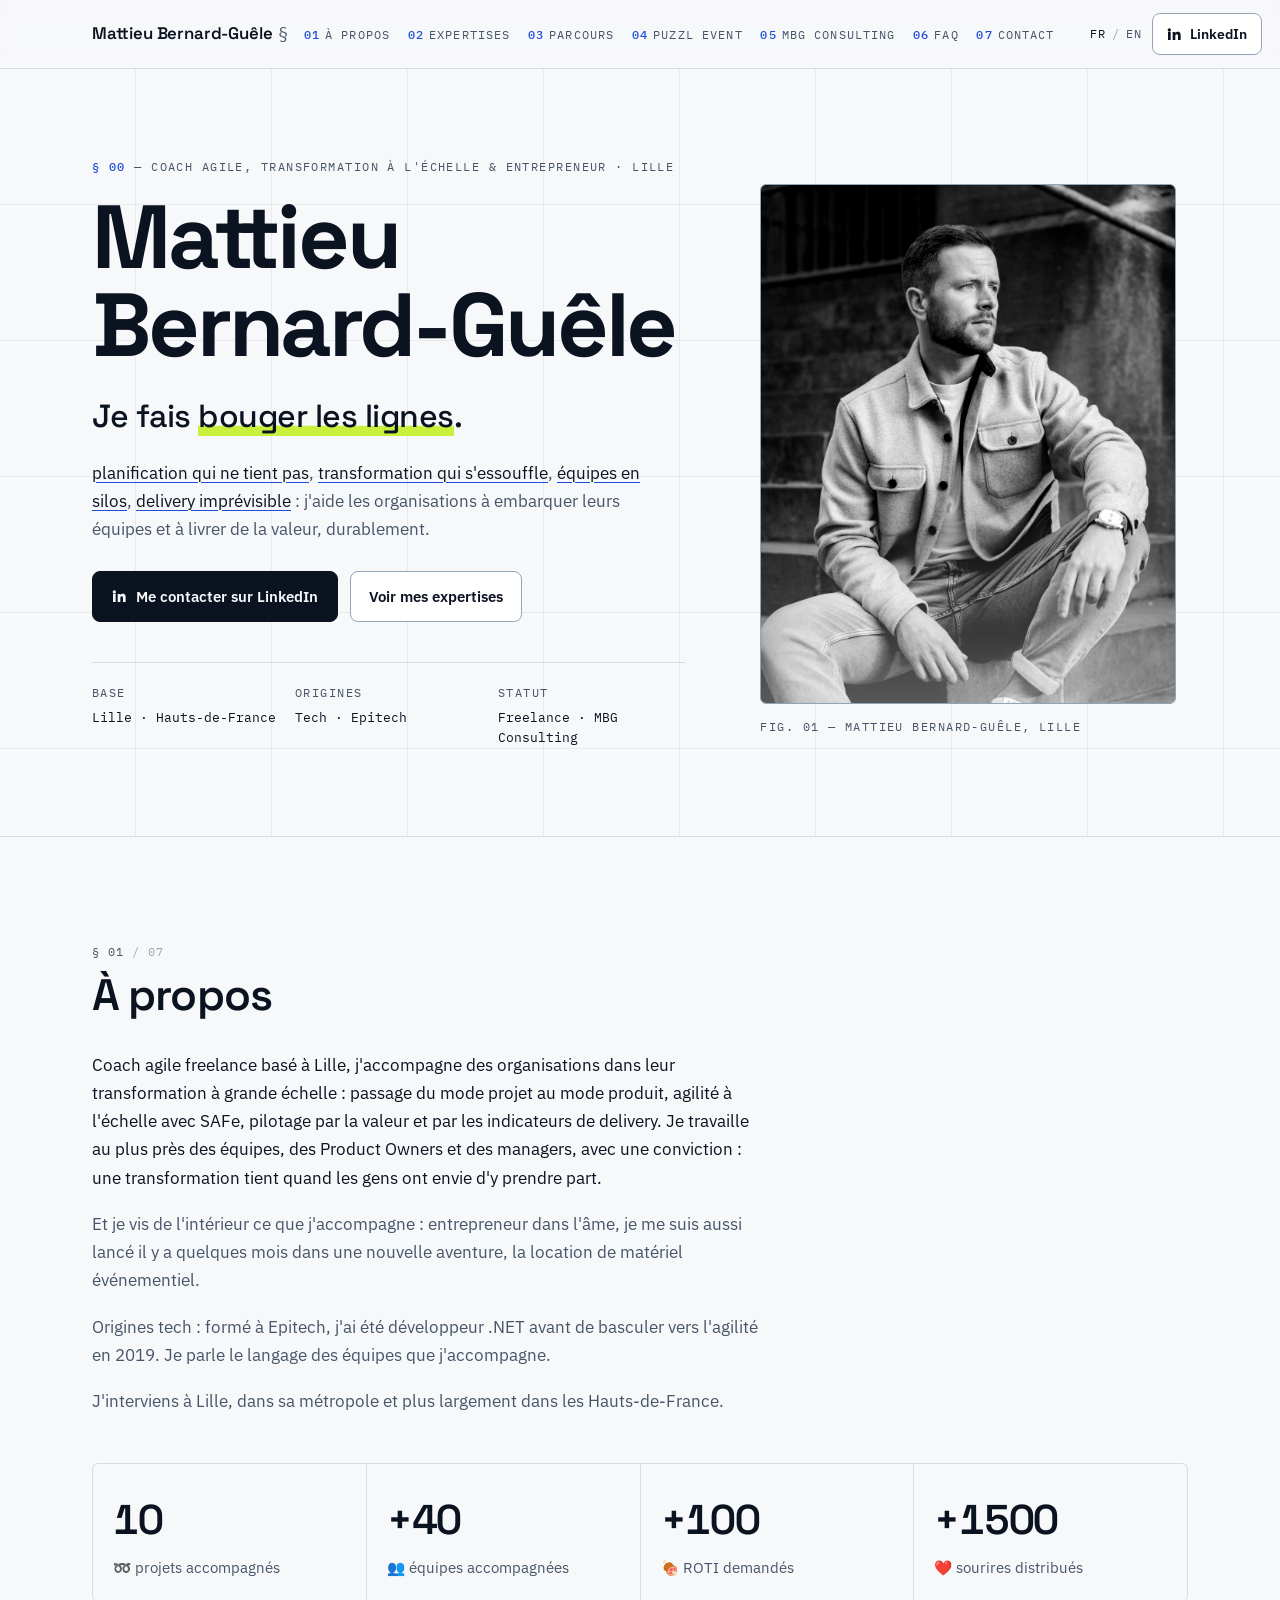
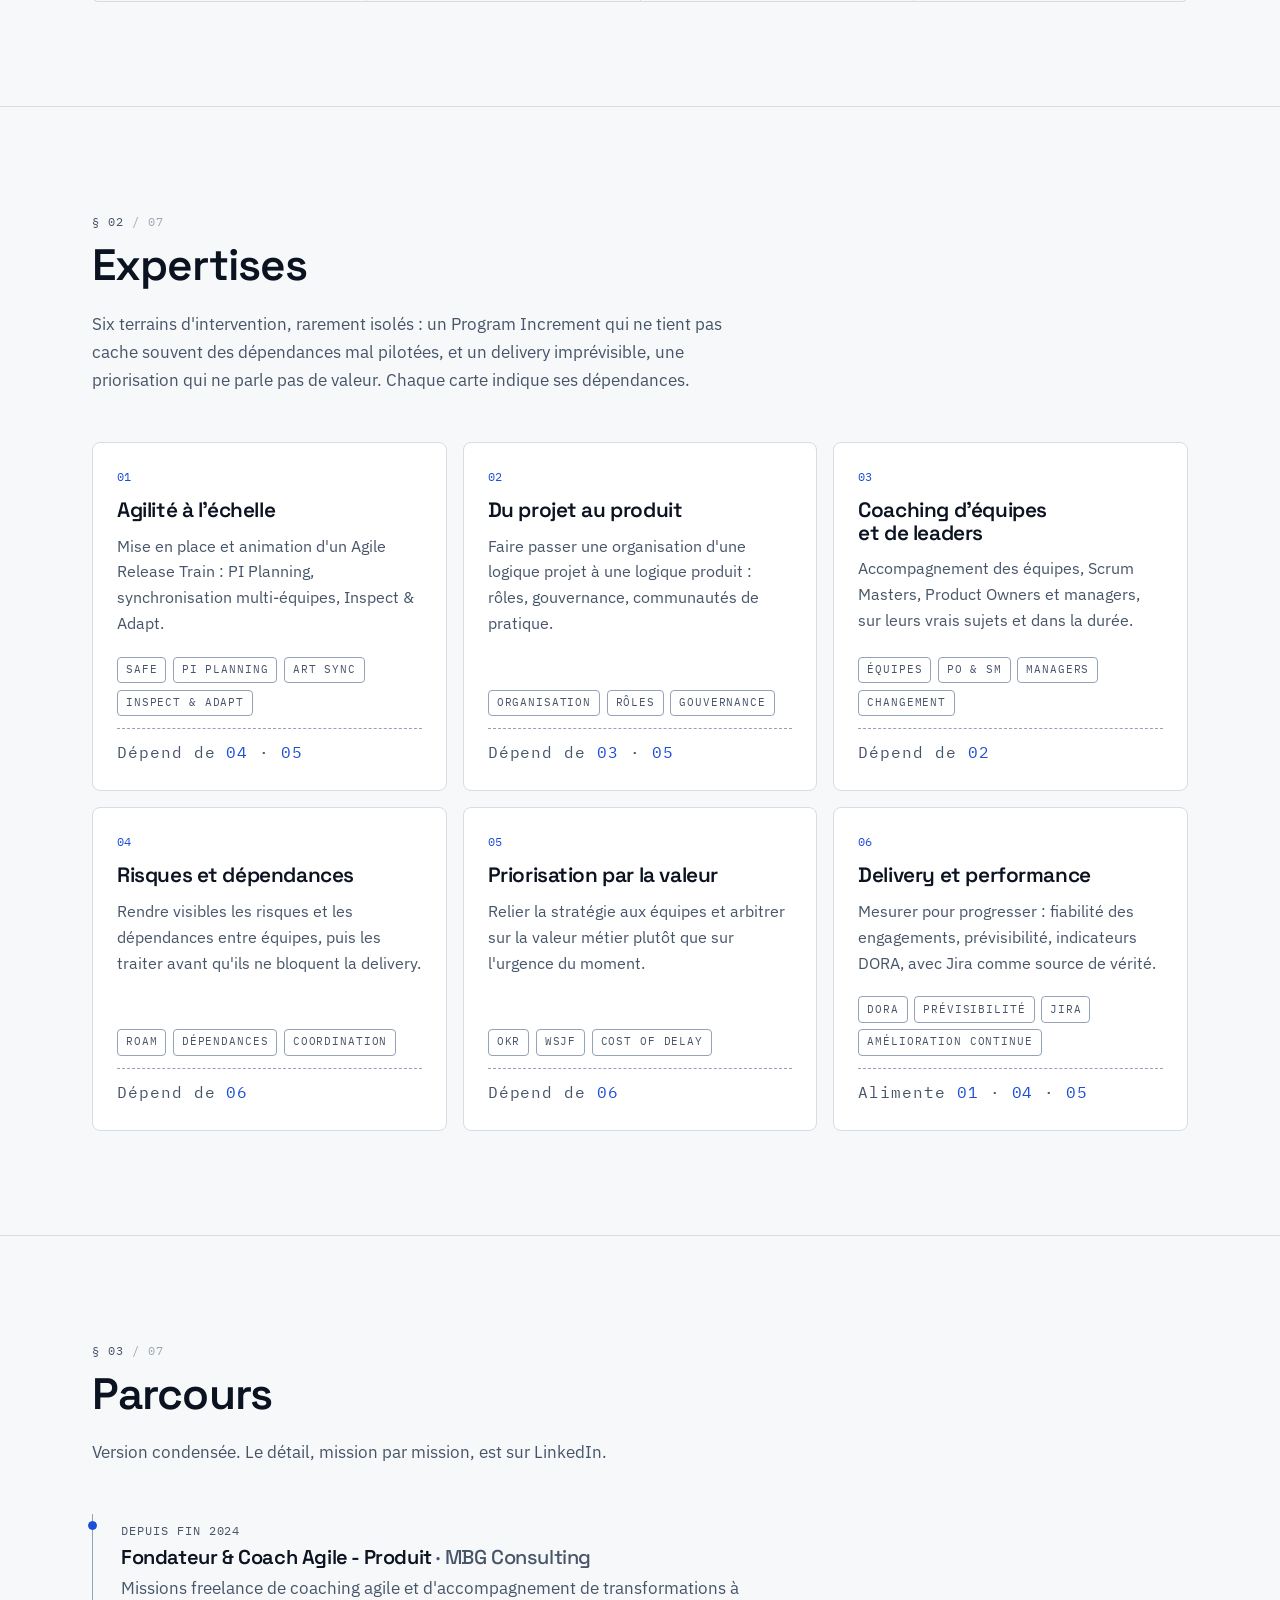
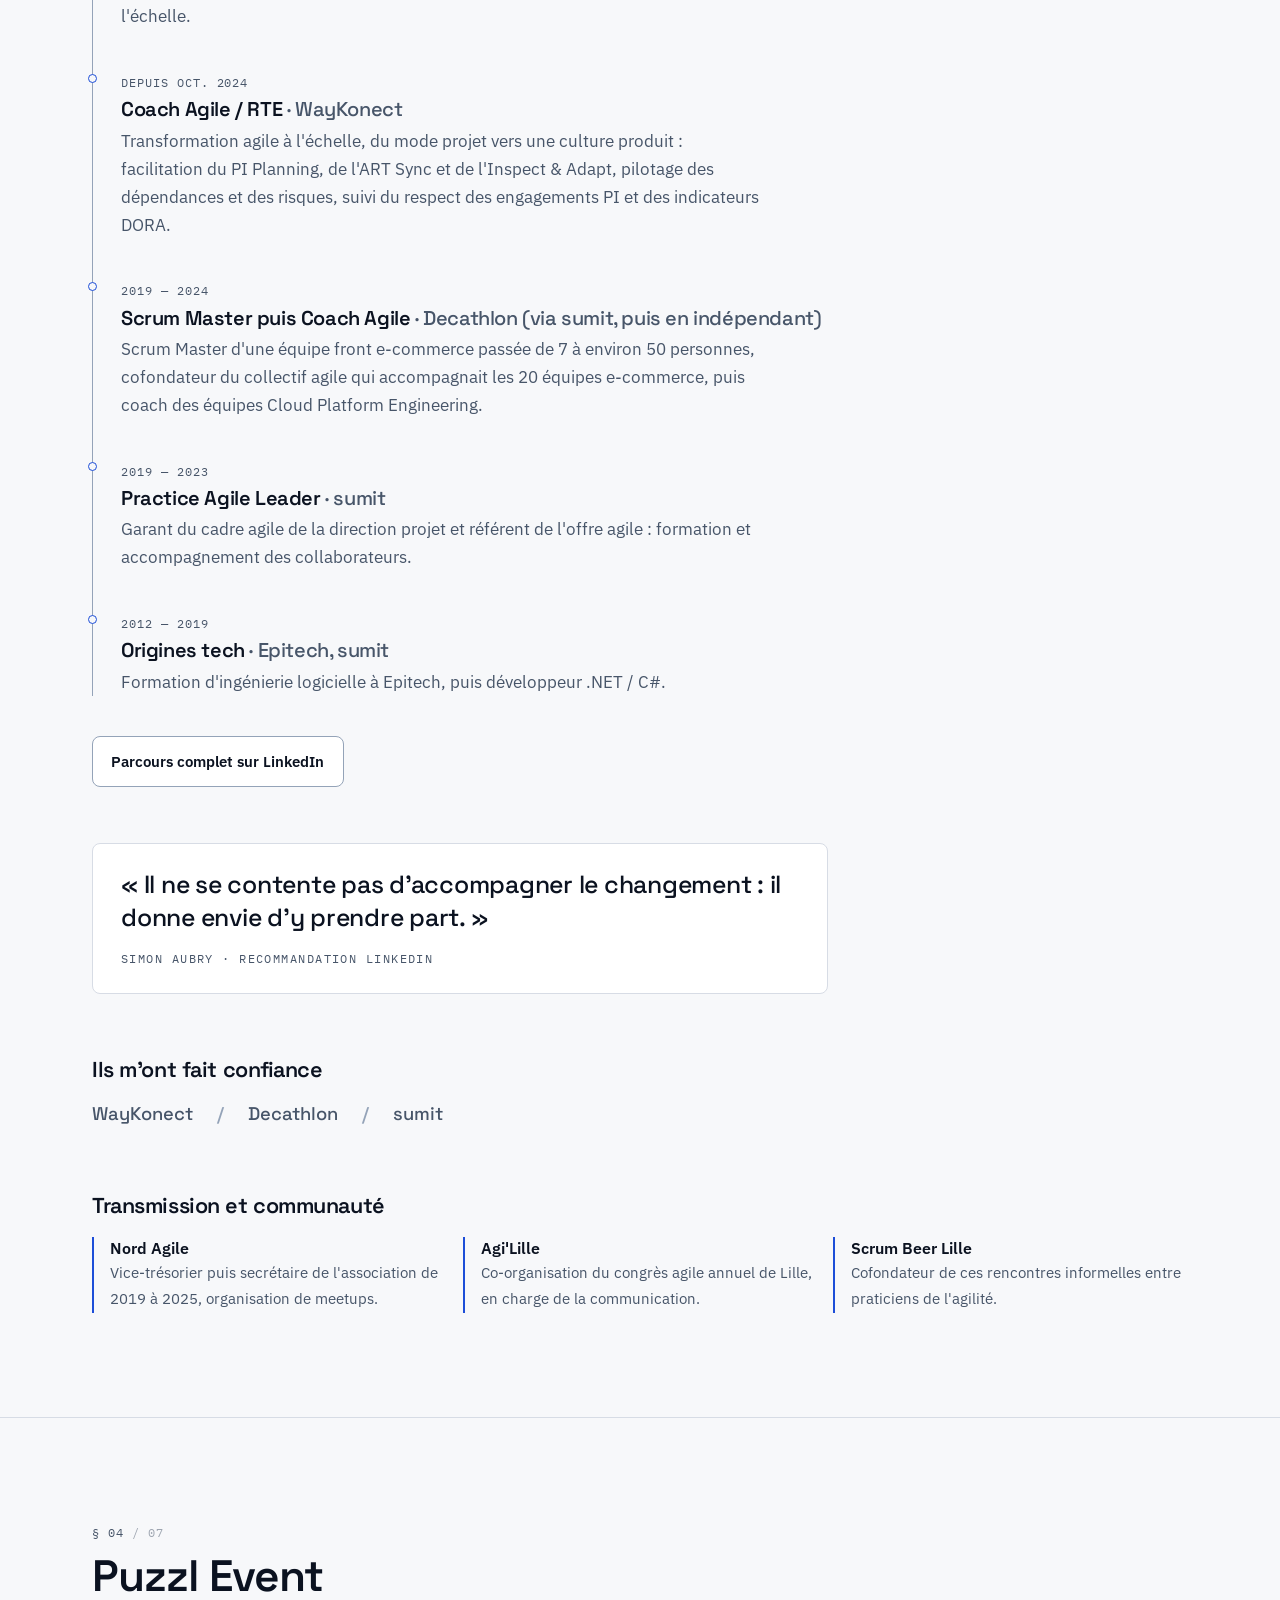
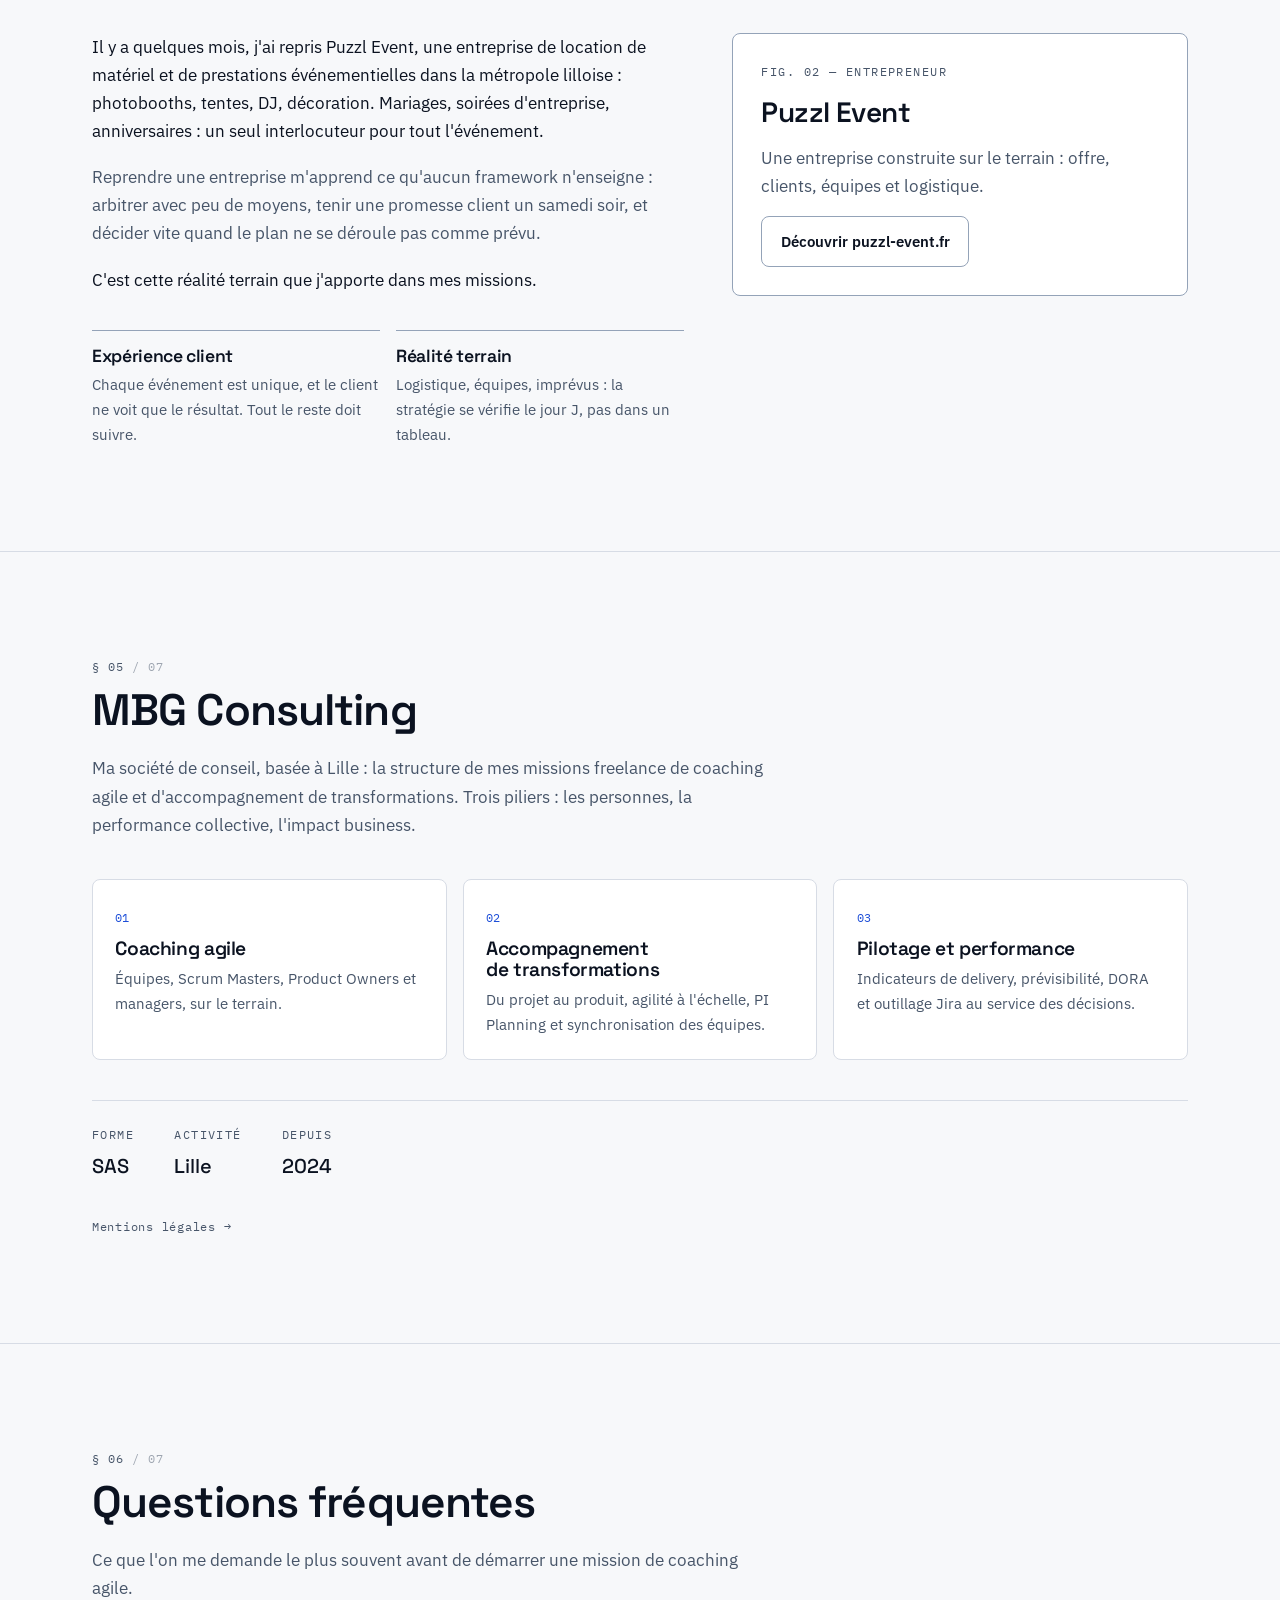
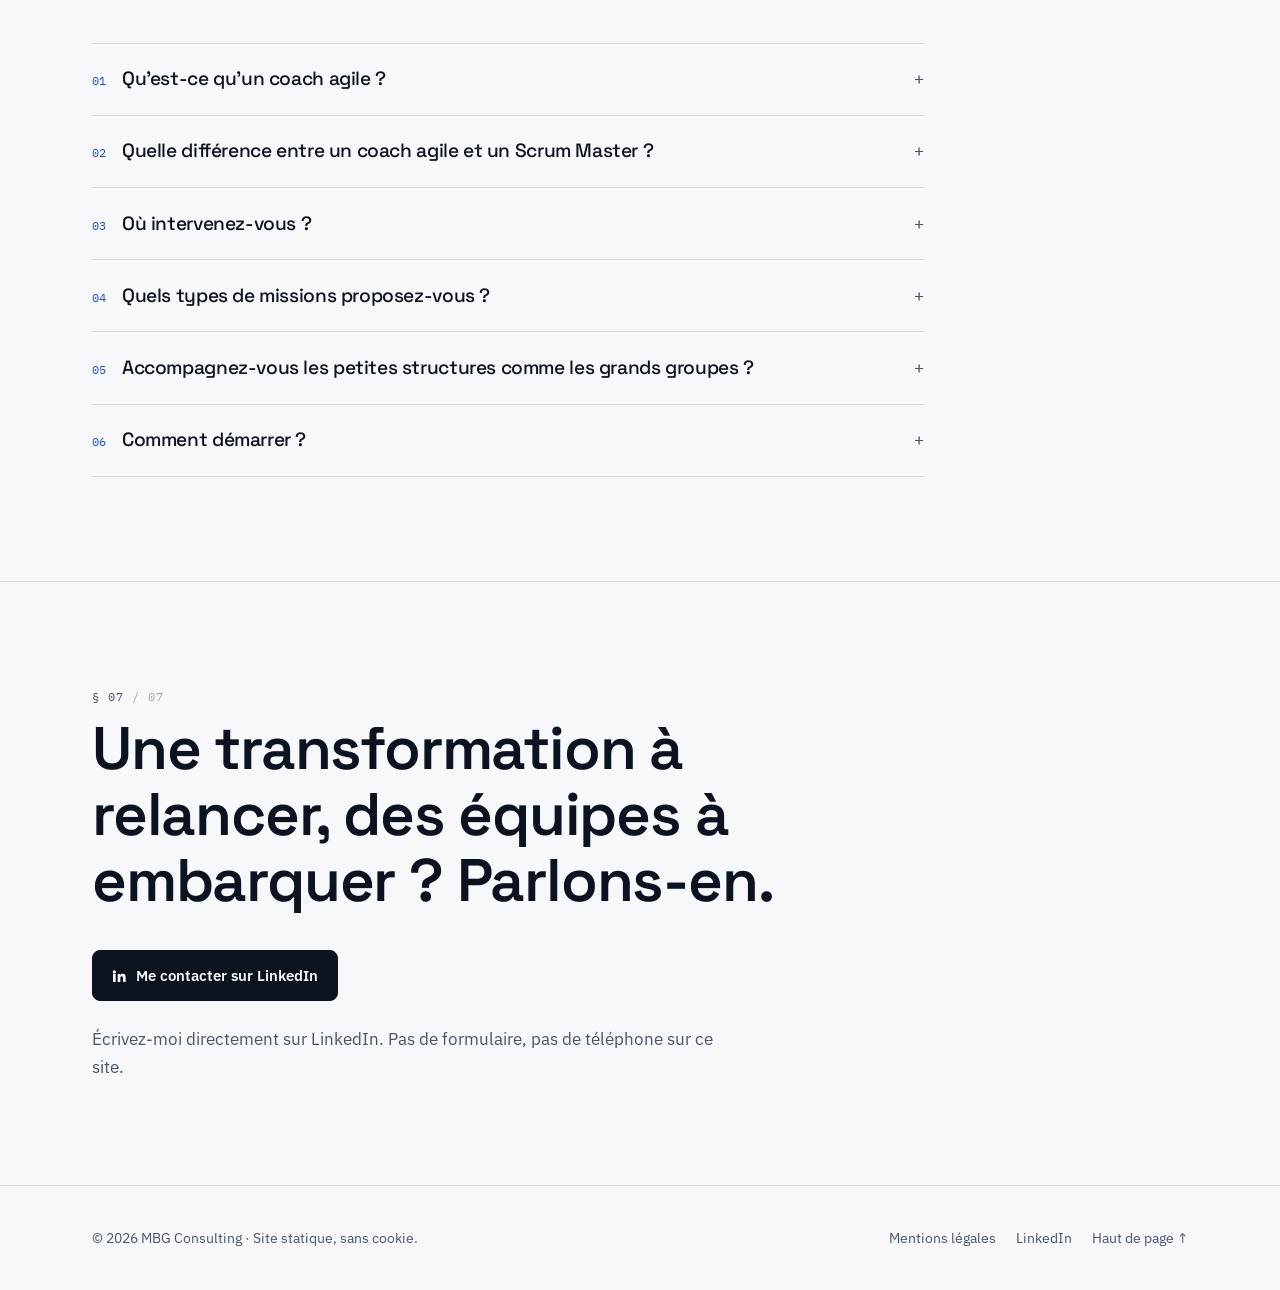
==== commit 6881f5a1: "Contenus mis à jour, version anglaise et mentions légales Co-Authored-By: Claude Opus 5.5 <noreply@a" ====
--- a/index.html
+++ b/index.html
@@ -18,224 +18,12 @@
 <meta property="og:description" content="Coach agile freelance à Lille. Transformation à l'échelle, passage du projet au produit, SAFe, PI Planning et pilotage de la delivery.">
 <meta property="og:image" content="assets/mattieu-bernard-guele-coach-agile-lille.jpg">
 <meta name="twitter:card" content="summary_large_image">
+<link rel="alternate" hreflang="fr" href="./">
+<link rel="alternate" hreflang="en" href="en/">
 <link rel="preconnect" href="https://fonts.googleapis.com">
 <link rel="preconnect" href="https://fonts.gstatic.com" crossorigin>
 <link rel="stylesheet" href="https://fonts.googleapis.com/css2?family=IBM+Plex+Mono:wght@400;500&family=IBM+Plex+Sans:wght@400;500;600&family=Space+Grotesk:wght@500;600;700&display=swap">
-<style>
-/* Layout: editorial single column, sticky header, grid-ruled hero with portrait as FIG. 01, numbered § sections */
-:root{
-  color-scheme: dark;
-  --bg:#0b0f1a; --bg-elevated:#111727; --fg:#e6eaf2; --muted:#94a3b8;
-  --line:#1e2636; --line-strong:#334155; --accent:#7da6ff; --accent-soft:#15213f;
-  --on-accent:#0b0f1a; --hi:#d4ff4f; --on-hi:#0b0f1a;
-  --grid: color-mix(in srgb, #e6eaf2 7%, transparent);
-  --btn-bg:#e6eaf2; --btn-fg:#0b0f1a;
-  --todo:#f5b14c;
-  --shadow: 0 1px 2px #0000004d, 0 12px 32px #00000059;
-  --font-display:"Space Grotesk", Arial, sans-serif;
-  --font-body:"IBM Plex Sans","Helvetica Neue",Arial,sans-serif;
-  --font-mono:"IBM Plex Mono",ui-monospace,SFMono-Regular,Menlo,monospace;
-  --wrap: 72rem;
-}
-@media (prefers-color-scheme: light){ :root:not([data-theme="dark"]){
-  color-scheme: light;
-  --bg:#f7f8fa; --bg-elevated:#ffffff; --fg:#0b1220; --muted:#475569;
-  --line:#d7dce5; --line-strong:#94a3b8; --accent:#1d4ed8; --accent-soft:#e4ebfb;
-  --on-accent:#ffffff; --hi:#c8f03c; --on-hi:#0b1220;
-  --grid: color-mix(in srgb, #0b1220 6%, transparent);
-  --btn-bg:#0b1220; --btn-fg:#f7f8fa; --todo:#b45309;
-  --shadow: 0 1px 2px #0b12200a, 0 12px 32px #0b12200f;
-}}
-:root[data-theme="light"]{
-  color-scheme: light;
-  --bg:#f7f8fa; --bg-elevated:#ffffff; --fg:#0b1220; --muted:#475569;
-  --line:#d7dce5; --line-strong:#94a3b8; --accent:#1d4ed8; --accent-soft:#e4ebfb;
-  --on-accent:#ffffff; --hi:#c8f03c; --on-hi:#0b1220;
-  --grid: color-mix(in srgb, #0b1220 6%, transparent);
-  --btn-bg:#0b1220; --btn-fg:#f7f8fa; --todo:#b45309;
-  --shadow: 0 1px 2px #0b12200a, 0 12px 32px #0b12200f;
-}
-
-*,*::before,*::after{box-sizing:border-box}
-html{scroll-behavior:smooth;scroll-padding-top:5rem;-webkit-text-size-adjust:100%}
-@media (prefers-reduced-motion: reduce){html{scroll-behavior:auto}*{transition:none!important}}
-body{margin:0;background:var(--bg);color:var(--fg);font-family:var(--font-body);font-size:1.0625rem;line-height:1.65}
-img{max-width:100%;display:block}
-a{color:inherit}
-:focus-visible{outline:2px solid var(--accent);outline-offset:3px;border-radius:4px}
-h1,h2,h3,h4{font-family:var(--font-display);font-weight:600;letter-spacing:-.02em;line-height:1.1;margin:0;text-wrap:balance}
-p{margin:0}
-ul,ol{margin:0;padding:0;list-style:none}
-.mono{font-family:var(--font-mono);font-size:.75rem;letter-spacing:.12em;text-transform:uppercase}
-.wrap{max-width:var(--wrap);margin-inline:auto;padding-left:max(16px, env(safe-area-inset-left,0px));padding-right:max(16px, env(safe-area-inset-right,0px))}
-@media (min-width:48rem){.wrap{padding-left:max(28px, env(safe-area-inset-left,0px));padding-right:max(28px, env(safe-area-inset-right,0px))}}
-.skip{position:absolute;left:-999px;top:0}
-.skip:focus{left:16px;top:16px;z-index:100;background:var(--btn-bg);color:var(--btn-fg);padding:.5rem 1rem;border-radius:6px}
-
-/* draft markers: things to confirm with Mattieu */
-.todo{outline:1px dashed var(--todo);outline-offset:2px;border-radius:3px}
-.todo-tag{font-family:var(--font-mono);font-size:.65rem;letter-spacing:.08em;text-transform:uppercase;color:var(--todo);border:1px dashed var(--todo);border-radius:3px;padding:.05rem .35rem;margin-left:.4rem;white-space:nowrap;vertical-align:middle}
-
-/* header */
-.site-header{position:sticky;top:env(safe-area-inset-top,0px);z-index:40;background:color-mix(in srgb,var(--bg) 88%,transparent);backdrop-filter:blur(10px);-webkit-backdrop-filter:blur(10px);border-bottom:1px solid var(--line)}
-.site-header .wrap{display:flex;align-items:center;gap:1rem;height:4.25rem}
-.brand{font-family:var(--font-display);font-weight:600;font-size:1.05rem;text-decoration:none;letter-spacing:-.01em;white-space:nowrap}
-.brand span{font-family:var(--font-mono);color:var(--muted);font-weight:400;margin-left:.35rem}
-.nav{display:none;margin-left:auto;gap:1.1rem}
-.nav a{font-family:var(--font-mono);font-size:.72rem;letter-spacing:.1em;text-transform:uppercase;text-decoration:none;color:var(--muted);white-space:nowrap}
-.nav a b{color:var(--accent);font-weight:500;margin-right:.3rem}
-.nav a:hover{color:var(--fg)}
-.header-actions{display:flex;gap:.6rem;margin-left:auto;align-items:center}
-@media (min-width:72rem){.nav{display:flex}.header-actions{margin-left:1.2rem}}
-.btn-li{display:inline-flex;align-items:center;gap:.5rem;padding:.5rem .85rem;border:1px solid var(--line-strong);border-radius:8px;background:var(--bg-elevated);font-weight:600;font-size:.9rem;text-decoration:none}
-.btn-li svg{width:16px;height:16px;fill:currentColor}
-.menu-btn{width:40px;height:40px;border:1px solid var(--line-strong);border-radius:8px;background:var(--bg-elevated);color:var(--fg);display:grid;place-items:center;cursor:pointer}
-@media (min-width:72rem){.menu-btn{display:none}}
-.menu-btn svg{width:18px;height:18px}
-.mobile-nav{border-top:1px solid var(--line);background:var(--bg)}
-.mobile-nav ol{display:grid;padding-block:.75rem 1.25rem}
-.mobile-nav a{display:flex;gap:.9rem;padding:.7rem 0;border-bottom:1px solid var(--line);text-decoration:none;font-family:var(--font-display);font-size:1.15rem}
-.mobile-nav a b{font-family:var(--font-mono);font-size:.75rem;color:var(--accent);font-weight:500;padding-top:.3rem}
-
-/* hero */
-.hero{position:relative;border-bottom:1px solid var(--line);overflow:hidden}
-.hero::before{content:"";position:absolute;inset:0;background-image:linear-gradient(var(--grid) 1px,transparent 1px),linear-gradient(90deg,var(--grid) 1px,transparent 1px);background-size:8.5rem 8.5rem;background-position:-1px -1px;pointer-events:none}
-.hero .wrap{position:relative;display:grid;gap:2.5rem;padding-block:3.5rem 3rem}
-@media (min-width:60rem){.hero .wrap{grid-template-columns:minmax(0,1.35fr) minmax(0,1fr);align-items:center;gap:4rem;padding-block:5.5rem 4.5rem}}
-.kicker{color:var(--muted)}
-.kicker b{color:var(--accent);font-weight:500}
-.hero h1{font-size:clamp(2.6rem,7.4vw,5.6rem);font-weight:700;letter-spacing:-.035em;margin-top:1.1rem;line-height:.98}
-.hero h1 .surname{display:block}
-.tagline{font-family:var(--font-display);font-size:clamp(1.4rem,3vw,2rem);font-weight:500;margin-top:1.25rem;letter-spacing:-.015em}
-.tagline mark{background:none;color:inherit;box-shadow:inset 0 -.32em 0 var(--hi);color:var(--fg)}
-:root[data-theme="light"] .tagline mark{box-shadow:inset 0 -.32em 0 var(--hi)}
-.lede{margin-top:1rem;max-width:36rem;color:var(--muted)}
-.lede u{color:var(--fg);text-decoration-color:var(--accent);text-underline-offset:.2em;text-decoration-thickness:1px}
-.ctas{display:flex;flex-wrap:wrap;gap:.75rem;margin-top:1.75rem}
-.btn{display:inline-flex;align-items:center;gap:.55rem;padding:.75rem 1.15rem;border-radius:8px;font-weight:600;font-size:.95rem;text-decoration:none;border:1px solid var(--line-strong)}
-.btn svg{width:16px;height:16px;fill:currentColor}
-.btn-primary{background:var(--btn-bg);color:var(--btn-fg);border-color:var(--btn-bg)}
-.btn-ghost{background:var(--bg-elevated)}
-.btn:hover{transform:translateY(-1px)}
-.btn{transition:transform .15s ease}
-.facts{display:grid;grid-template-columns:repeat(3,minmax(0,1fr));gap:1rem;margin-top:2.5rem;padding-top:1.25rem;border-top:1px solid var(--line)}
-.facts dt{color:var(--muted)}
-.facts dd{margin:.35rem 0 0;font-family:var(--font-mono);font-size:.8rem;line-height:1.5}
-@media (max-width:30rem){.facts{grid-template-columns:1fr 1fr}.facts div:last-child{grid-column:1/-1}}
-.portrait{margin:0;justify-self:center;width:100%;max-width:26rem}
-.portrait .frame{position:relative;border:1px solid var(--line-strong);border-radius:6px;overflow:hidden;background:var(--bg-elevated);aspect-ratio:4/5;max-width:100%}
-.portrait img{width:100%;height:100%;object-fit:cover;object-position:50% 22%;filter:grayscale(1) contrast(1.05)}
-.portrait .frame::after{content:"";position:absolute;inset:0;background:linear-gradient(180deg,transparent 60%,color-mix(in srgb,var(--bg) 35%,transparent))}
-.portrait figcaption{margin-top:.8rem;color:var(--muted)}
-
-/* sections */
-section.block{border-bottom:1px solid var(--line)}
-section.block > .wrap{padding-block:5rem}
-@media (min-width:48rem){section.block > .wrap{padding-block:6.5rem}}
-.sec-label{font-family:var(--font-mono);font-size:.78rem;letter-spacing:.08em;color:var(--muted)}
-.sec-label i{font-style:normal;opacity:.5}
-.block h2{font-size:clamp(2rem,4.4vw,2.75rem);margin-top:.6rem}
-.prose{max-width:42rem;margin-top:2rem;display:grid;gap:1.15rem}
-.prose p:first-child{color:var(--fg)}
-.prose p{color:var(--muted)}
-.prose p.strong{color:var(--fg)}
-.intro{max-width:42rem;margin-top:1.25rem;color:var(--muted)}
-
-.stats{display:grid;grid-template-columns:repeat(3,minmax(0,1fr));gap:1px;margin-top:3rem;background:var(--line);border:1px solid var(--line);border-radius:6px;overflow:hidden}
-.stats li{background:var(--bg);padding:1.4rem 1.25rem}
-.stats strong{display:block;font-family:var(--font-display);font-size:clamp(1.9rem,4vw,2.6rem);font-weight:600;letter-spacing:-.03em;font-variant-numeric:tabular-nums}
-.stats span{display:block;color:var(--muted);font-size:.92rem;margin-top:.2rem;line-height:1.4}
-@media (max-width:40rem){.stats{grid-template-columns:1fr}}
-
-/* expertises */
-.cards{display:grid;gap:1rem;margin-top:3rem}
-@media (min-width:44rem){.cards{grid-template-columns:repeat(2,minmax(0,1fr))}}
-@media (min-width:68rem){.cards{grid-template-columns:repeat(3,minmax(0,1fr))}}
-.card{background:var(--bg-elevated);border:1px solid var(--line);border-radius:8px;padding:1.5rem;display:flex;flex-direction:column;gap:.75rem;min-width:0;transition:border-color .2s ease}
-.card:hover,.card.linked{border-color:var(--accent)}
-.card .num{font-family:var(--font-mono);font-size:.75rem;color:var(--accent)}
-.card h3{font-size:1.3rem}
-.card p{color:var(--muted);font-size:.98rem}
-.tags{display:flex;flex-wrap:wrap;gap:.4rem;margin-top:auto;padding-top:.5rem}
-.tags li{font-family:var(--font-mono);font-size:.68rem;letter-spacing:.08em;text-transform:uppercase;color:var(--muted);border:1px solid var(--line-strong);border-radius:4px;padding:.2rem .5rem}
-.deps{font-family:var(--font-mono);font-size:.7rem;letter-spacing:.06em;color:var(--muted);border-top:1px dashed var(--line-strong);padding-top:.7rem}
-.deps a{color:var(--accent);text-decoration:none}
-.certs{margin-top:3rem;display:grid;gap:.9rem}
-.certs h3{font-size:1.1rem}
-.certs ul{display:flex;flex-wrap:wrap;gap:.6rem}
-.certs li{border:1px solid var(--line-strong);border-radius:6px;padding:.5rem .8rem;font-size:.92rem}
-.certs li small{font-family:var(--font-mono);color:var(--muted);margin-left:.4rem;font-size:.72rem}
-
-/* timeline */
-.timeline{margin-top:3rem;border-left:1px solid var(--line-strong);display:grid;gap:2.25rem;max-width:46rem}
-.timeline li{position:relative;padding-left:1.75rem}
-.timeline li::before{content:"";position:absolute;left:-5px;top:.45rem;width:9px;height:9px;border-radius:50%;background:var(--bg);border:1px solid var(--accent)}
-.timeline li:first-child::before{background:var(--accent)}
-.timeline .when{font-family:var(--font-mono);font-size:.75rem;letter-spacing:.08em;color:var(--muted);text-transform:uppercase}
-.timeline h3{font-size:1.25rem;margin-top:.35rem}
-.timeline h3 span{color:var(--muted);font-weight:500}
-.timeline p{color:var(--muted);margin-top:.4rem;max-width:40rem}
-.links-row{display:flex;flex-wrap:wrap;gap:.75rem;margin-top:2.5rem}
-blockquote.reco{margin:3.5rem 0 0;max-width:46rem;padding:1.5rem 1.75rem;border:1px solid var(--line);border-radius:8px;background:var(--bg-elevated)}
-blockquote.reco p{font-family:var(--font-display);font-size:clamp(1.25rem,2.4vw,1.55rem);font-weight:500;letter-spacing:-.01em;line-height:1.35}
-blockquote.reco footer{margin-top:.9rem;color:var(--muted)}
-.subhead{margin-top:4rem;font-size:1.35rem}
-.logos{display:flex;flex-wrap:wrap;gap:.25rem 1.5rem;margin-top:1.1rem}
-.logos li{font-family:var(--font-display);font-size:1.15rem;font-weight:500;color:var(--muted)}
-.logos li::after{content:"/";margin-left:1.5rem;color:var(--line-strong)}
-.logos li:last-child::after{content:""}
-.community{display:grid;gap:1rem;margin-top:1.25rem}
-@media (min-width:52rem){.community{grid-template-columns:repeat(3,minmax(0,1fr))}}
-.community li{border-left:2px solid var(--accent);padding:.15rem 0 .15rem 1rem}
-.community h4{font-family:var(--font-body);font-weight:600;font-size:1rem;letter-spacing:0}
-.community p{color:var(--muted);font-size:.95rem;margin-top:.2rem}
-
-/* venture */
-.venture{display:grid;gap:3rem;margin-top:2rem}
-@media (min-width:60rem){.venture{grid-template-columns:minmax(0,1.3fr) minmax(0,1fr);align-items:start}}
-.pillars{display:grid;gap:1rem;margin-top:2.25rem}
-@media (min-width:40rem){.pillars{grid-template-columns:1fr 1fr}}
-.pillars li{border-top:1px solid var(--line-strong);padding-top:1rem}
-.pillars h3{font-size:1.1rem}
-.pillars p{color:var(--muted);font-size:.95rem;margin-top:.35rem}
-.fig-card{border:1px solid var(--line-strong);border-radius:8px;padding:1.75rem;background:var(--bg-elevated);display:grid;gap:1rem}
-.fig-card .mono{color:var(--muted)}
-.fig-card h3{font-size:1.75rem}
-.fig-card p{color:var(--muted)}
-
-/* consulting */
-.offers{display:grid;gap:1rem;margin-top:2.5rem;counter-reset:o}
-@media (min-width:52rem){.offers{grid-template-columns:repeat(3,minmax(0,1fr))}}
-.offers li{border:1px solid var(--line);border-radius:8px;padding:1.4rem;background:var(--bg-elevated)}
-.offers .num{font-family:var(--font-mono);font-size:.75rem;color:var(--accent)}
-.offers h3{font-size:1.2rem;margin-top:.5rem}
-.offers p{color:var(--muted);font-size:.95rem;margin-top:.4rem}
-.company{display:flex;flex-wrap:wrap;gap:2.5rem;margin-top:2.5rem;padding-top:1.5rem;border-top:1px solid var(--line)}
-.company dt{color:var(--muted)}
-.company dd{margin:.3rem 0 0;font-family:var(--font-display);font-size:1.25rem;font-weight:500}
-
-/* faq */
-.faq{margin-top:2.5rem;border-top:1px solid var(--line);max-width:52rem}
-.faq details{border-bottom:1px solid var(--line)}
-.faq summary{list-style:none;cursor:pointer;display:grid;grid-template-columns:auto 1fr auto;gap:1rem;align-items:baseline;padding:1.35rem 0}
-.faq summary::-webkit-details-marker{display:none}
-.faq summary .num{font-family:var(--font-mono);font-size:.75rem;color:var(--accent)}
-.faq summary h3{font-size:1.2rem;font-weight:500}
-.faq summary .pm{font-family:var(--font-mono);color:var(--muted);transition:transform .2s ease}
-.faq details[open] .pm{transform:rotate(45deg)}
-.faq details p{color:var(--muted);padding:0 0 1.5rem 2.6rem;max-width:44rem}
-
-/* contact */
-.contact h2{font-size:clamp(2.2rem,5.5vw,3.75rem);max-width:48rem}
-.contact .ctas{margin-top:2.25rem}
-.contact .note{margin-top:1.5rem;color:var(--muted);max-width:40rem}
-
-footer.site{padding-block:2.5rem calc(2.5rem + env(safe-area-inset-bottom,0px))}
-footer.site .wrap{display:flex;flex-wrap:wrap;gap:1rem 2rem;justify-content:space-between;align-items:center;color:var(--muted);font-size:.9rem}
-footer.site nav{display:flex;gap:1.25rem;flex-wrap:wrap}
-footer.site a{text-decoration:none}
-footer.site a:hover{color:var(--fg)}
-</style>
+<link rel="stylesheet" href="assets/site.css">
 </head>
 <body>
 <a class="skip" href="#main">Aller au contenu</a>
@@ -253,6 +41,7 @@
       <a href="#contact"><b>07</b>Contact</a>
     </nav>
     <div class="header-actions">
+      <div class="lang"><a href="./" aria-current="page" lang="fr" title="Français">FR</a><span>/</span><a href="en/" lang="en" hreflang="en" title="English">EN</a></div>
       <a class="btn-li" href="https://www.linkedin.com/in/mattieu-bernard-guele/" target="_blank" rel="noopener" aria-label="LinkedIn (nouvelle fenêtre)"><svg viewBox="0 0 24 24" aria-hidden="true"><path d="M4.98 3.5a2.5 2.5 0 1 1 0 5 2.5 2.5 0 0 1 0-5ZM3 9h4v12H3V9Zm7 0h3.8v1.7h.05c.53-1 1.83-2.05 3.77-2.05C21.6 8.65 22 11.3 22 14.7V21h-4v-5.6c0-1.33-.03-3.05-1.86-3.05-1.86 0-2.14 1.45-2.14 2.95V21h-4V9Z"/></svg>LinkedIn</a>
       <button class="menu-btn" id="menu-btn" type="button" aria-expanded="false" aria-controls="mobile-nav" aria-label="Ouvrir le menu"><svg viewBox="0 0 24 24" fill="none" stroke="currentColor" stroke-width="2" aria-hidden="true"><path d="M4 7h16M4 12h16M4 17h16"/></svg></button>
     </div>
@@ -278,7 +67,7 @@
       <p class="mono kicker"><b>§ 00</b> — Coach agile, transformation à l'échelle &amp; entrepreneur · Lille</p>
       <h1>Mattieu <span class="surname">Bernard-Guêle</span></h1>
       <p class="tagline">Je fais <mark>bouger les lignes</mark>.</p>
-      <p class="lede"><u>PI Planning qui ne tient pas</u>, <u>transformation qui s'essouffle</u>, <u>équipes en silos</u>, <u>delivery imprévisible</u> : j'aide les organisations à embarquer leurs équipes et à livrer de la valeur, durablement.</p>
+      <p class="lede"><u>planification qui ne tient pas</u>, <u>transformation qui s'essouffle</u>, <u>équipes en silos</u>, <u>delivery imprévisible</u> : j'aide les organisations à embarquer leurs équipes et à livrer de la valeur, durablement.</p>
       <div class="ctas">
         <a class="btn btn-primary" href="https://www.linkedin.com/in/mattieu-bernard-guele/" target="_blank" rel="noopener"><svg viewBox="0 0 24 24" aria-hidden="true"><path d="M4.98 3.5a2.5 2.5 0 1 1 0 5 2.5 2.5 0 0 1 0-5ZM3 9h4v12H3V9Zm7 0h3.8v1.7h.05c.53-1 1.83-2.05 3.77-2.05C21.6 8.65 22 11.3 22 14.7V21h-4v-5.6c0-1.33-.03-3.05-1.86-3.05-1.86 0-2.14 1.45-2.14 2.95V21h-4V9Z"/></svg>Me contacter sur LinkedIn</a>
         <a class="btn btn-ghost" href="#expertises">Voir mes expertises</a>
@@ -302,14 +91,15 @@
     <h2>À propos</h2>
     <div class="prose">
       <p>Coach agile freelance basé à Lille, j'accompagne des organisations dans leur transformation à grande échelle : passage du mode projet au mode produit, agilité à l'échelle avec SAFe, pilotage par la valeur et par les indicateurs de delivery. Je travaille au plus près des équipes, des Product Owners et des managers, avec une conviction : une transformation tient quand les gens ont envie d'y prendre part.</p>
-      <p class="todo">Et je vis de l'intérieur ce que j'accompagne : entrepreneur, j'ai cofondé Puzzl Event, avec ses arbitrages, ses clients et sa réalité terrain.</p>
-      <p>Origines tech : formé à Epitech, j'ai commencé comme développeur web et data avant de basculer vers l'agilité. Je parle le langage des équipes que j'accompagne.</p>
-      <p>J'interviens à Lille et dans la métropole lilloise (Villeneuve-d'Ascq, Roubaix, Tourcoing, Marcq-en-Barœul, Lesquin), et plus largement dans les Hauts-de-France.</p>
+      <p>Et je vis de l'intérieur ce que j'accompagne : entrepreneur dans l'âme, je me suis aussi lancé il y a quelques mois dans une nouvelle aventure, la location de matériel événementiel.</p>
+      <p>Origines tech : formé à Epitech, j'ai été développeur .NET avant de basculer vers l'agilité en 2019. Je parle le langage des équipes que j'accompagne.</p>
+      <p>J'interviens à Lille, dans sa métropole et plus largement dans les Hauts-de-France.</p>
     </div>
     <ul class="stats">
-      <li><strong>24</strong><span>recommandations sur LinkedIn</span></li>
-      <li><strong>2018</strong><span>certifié Professional Scrum Master I</span></li>
-      <li><strong>4 k</strong><span>abonnés sur LinkedIn</span></li>
+      <li><strong>10</strong><span>➿ projets accompagnés</span></li>
+      <li><strong>+40</strong><span>👥 équipes accompagnées</span></li>
+      <li><strong>+100</strong><span>🍖 ROTI demandés</span></li>
+      <li><strong>+1500</strong><span>❤️ sourires distribués</span></li>
     </ul>
   </div>
 </section>
@@ -318,7 +108,7 @@
   <div class="wrap">
     <p class="sec-label">§ 02 <i>/ 07</i></p>
     <h2>Expertises</h2>
-    <p class="intro">Six terrains d'intervention, rarement isolés : un PI Planning qui ne tient pas cache souvent des dépendances mal pilotées, et une delivery imprévisible une priorisation qui ne parle pas de valeur. Chaque carte indique ses dépendances.</p>
+    <p class="intro">Six terrains d'intervention, rarement isolés : un Program Increment qui ne tient pas cache souvent des dépendances mal pilotées, et un delivery imprévisible, une priorisation qui ne parle pas de valeur. Chaque carte indique ses dépendances.</p>
     <ol class="cards">
       <li class="card" id="exp-1">
         <span class="num">01</span>
@@ -363,13 +153,6 @@
         <p class="deps">Alimente <a href="#exp-1" data-dep="exp-1">01</a> · <a href="#exp-4" data-dep="exp-4">04</a> · <a href="#exp-5" data-dep="exp-5">05</a></p>
       </li>
     </ol>
-    <div class="certs">
-      <h3>Certifications</h3>
-      <ul>
-        <li>Professional Scrum Master I<small>Scrum.org · 2018</small></li>
-        <li>SQL Server 70-461 · 70-462 · 70-463<small>Microsoft</small></li>
-      </ul>
-    </div>
   </div>
 </section>
 
@@ -380,29 +163,29 @@
     <p class="intro">Version condensée. Le détail, mission par mission, est sur LinkedIn.</p>
     <ol class="timeline">
       <li>
-        <p class="when">Aujourd'hui<span class="todo-tag">Depuis ?</span></p>
-        <h3>Fondateur &amp; Coach Agile <span>· MBG Consulting</span></h3>
+        <p class="when">Depuis fin 2024</p>
+        <h3>Fondateur &amp; Coach Agile - Produit <span>· MBG Consulting</span></h3>
         <p>Missions freelance de coaching agile et d'accompagnement de transformations à l'échelle.</p>
       </li>
       <li>
-        <p class="when">Dates<span class="todo-tag">À confirmer</span></p>
-        <h3>Coach Agile <span>· WayKonect</span></h3>
-        <p>Transformation agile à l'échelle : passage du projet au produit, animation du PI Planning, de l'ART Sync et de l'Inspect &amp; Adapt, suivi de la fiabilité des engagements, de la maturité agile et des indicateurs DORA.</p>
-      </li>
-      <li class="todo">
-        <p class="when">Dates<span class="todo-tag">À compléter</span></p>
-        <h3>Scrum Master puis Coach Agile <span>· missions précédentes</span></h3>
-        <p>À compléter depuis ton LinkedIn : entreprises, rôles et faits marquants.</p>
-      </li>
-      <li>
-        <p class="when">2015</p>
-        <h3>Développeur <span>· ConexanceMD</span></h3>
-        <p>Conception de portails web internes, dont un outil d'analyse de données branché sur Azure Machine Learning.</p>
-      </li>
-      <li>
-        <p class="when">2012 — 2017</p>
-        <h3>Origines tech <span>· Epitech</span></h3>
-        <p>Formation d'ingénierie logicielle, Bachelor validé en 2015.</p>
+        <p class="when">Depuis oct. 2024</p>
+        <h3>Coach Agile / RTE <span>· WayKonect</span></h3>
+        <p>Transformation agile à l'échelle, du mode projet vers une culture produit : facilitation du PI Planning, de l'ART Sync et de l'Inspect &amp; Adapt, pilotage des dépendances et des risques, suivi du respect des engagements PI et des indicateurs DORA.</p>
+      </li>
+      <li>
+        <p class="when">2019 — 2024</p>
+        <h3>Scrum Master puis Coach Agile <span>· Decathlon (via sumit, puis en indépendant)</span></h3>
+        <p>Scrum Master d'une équipe front e-commerce passée de 7 à environ 50 personnes, cofondateur du collectif agile qui accompagnait les 20 équipes e-commerce, puis coach des équipes Cloud Platform Engineering.</p>
+      </li>
+      <li>
+        <p class="when">2019 — 2023</p>
+        <h3>Practice Agile Leader <span>· sumit</span></h3>
+        <p>Garant du cadre agile de la direction projet et référent de l'offre agile : formation et accompagnement des collaborateurs.</p>
+      </li>
+      <li>
+        <p class="when">2012 — 2019</p>
+        <h3>Origines tech <span>· Epitech, sumit</span></h3>
+        <p>Formation d'ingénierie logicielle à Epitech, puis développeur .NET / C#.</p>
       </li>
     </ol>
     <div class="links-row">
@@ -417,15 +200,15 @@
     <h3 class="subhead">Ils m'ont fait confiance</h3>
     <ul class="logos">
       <li>WayKonect</li>
-      <li class="todo">Décathlon</li>
-      <li>ConexanceMD</li>
+      <li>Decathlon</li>
+      <li>sumit</li>
     </ul>
 
     <h3 class="subhead">Transmission et communauté</h3>
     <ul class="community">
-      <li><h4>Nord Agile</h4><p>Organisateur au sein de l'association agile de la région lilloise.</p></li>
+      <li><h4>Nord Agile</h4><p>Vice-trésorier puis secrétaire de l'association de 2019 à 2025, organisation de meetups.</p></li>
+      <li><h4>Agi'Lille</h4><p>Co-organisation du congrès agile annuel de Lille, en charge de la communication.</p></li>
       <li><h4>Scrum Beer Lille</h4><p>Cofondateur de ces rencontres informelles entre praticiens de l'agilité.</p></li>
-      <li class="todo"><h4>Agilille</h4><p>Membre actif de la communauté agile lilloise.</p></li>
     </ul>
   </div>
 </section>
@@ -437,8 +220,8 @@
     <div class="venture">
       <div>
         <div class="prose" style="margin-top:0">
-          <p>Puzzl Event loue du matériel et propose des prestations événementielles haut de gamme dans la métropole lilloise : photobooths, tentes, DJ, décoration. Mariages, soirées d'entreprise, anniversaires : un seul interlocuteur pour tout l'événement.</p>
-          <p>Entreprendre m'a appris ce qu'aucun framework n'enseigne : arbitrer avec peu de moyens, tenir une promesse client un samedi soir, et décider vite quand le plan ne se déroule pas comme prévu.</p>
+          <p>Il y a quelques mois, j'ai repris Puzzl Event, une entreprise de location de matériel et de prestations événementielles dans la métropole lilloise : photobooths, tentes, DJ, décoration. Mariages, soirées d'entreprise, anniversaires : un seul interlocuteur pour tout l'événement.</p>
+          <p>Reprendre une entreprise m'apprend ce qu'aucun framework n'enseigne : arbitrer avec peu de moyens, tenir une promesse client un samedi soir, et décider vite quand le plan ne se déroule pas comme prévu.</p>
           <p class="strong">C'est cette réalité terrain que j'apporte dans mes missions.</p>
         </div>
         <ul class="pillars">
@@ -446,8 +229,8 @@
           <li><h3>Réalité terrain</h3><p>Logistique, équipes, imprévus : la stratégie se vérifie le jour J, pas dans un tableau.</p></li>
         </ul>
       </div>
-      <aside class="fig-card todo">
-        <p class="mono">Fig. 02 — Cofondateur</p>
+      <aside class="fig-card">
+        <p class="mono">Fig. 02 — Entrepreneur</p>
         <h3>Puzzl Event</h3>
         <p>Une entreprise construite sur le terrain : offre, clients, équipes et logistique.</p>
         <a class="btn btn-ghost" href="https://puzzl-event.fr" target="_blank" rel="noopener" style="justify-self:start">Découvrir puzzl-event.fr</a>
@@ -467,10 +250,11 @@
       <li><span class="num">03</span><h3>Pilotage et performance</h3><p>Indicateurs de delivery, prévisibilité, DORA et outillage Jira au service des décisions.</p></li>
     </ol>
     <dl class="company">
-      <div><dt class="mono">Forme</dt><dd class="todo">SASU ?</dd></div>
-      <div><dt class="mono">Siège</dt><dd>Lille</dd></div>
-      <div><dt class="mono">Depuis</dt><dd class="todo">20XX</dd></div>
+      <div><dt class="mono">Forme</dt><dd>SAS</dd></div>
+      <div><dt class="mono">Activité</dt><dd>Lille</dd></div>
+      <div><dt class="mono">Depuis</dt><dd>2024</dd></div>
     </dl>
+    <p class="legal-link"><a href="mentions-legales.html">Mentions légales →</a></p>
   </div>
 </section>
 
@@ -490,7 +274,7 @@
       </details>
       <details>
         <summary><span class="num">03</span><h3>Où intervenez-vous ?</h3><span class="pm" aria-hidden="true">+</span></summary>
-        <p>Je suis basé à Lille et j'interviens sur site dans la métropole lilloise (Lille, Villeneuve-d'Ascq, Roubaix, Tourcoing, Marcq-en-Barœul, Lesquin) et dans les Hauts-de-France. Pour une autre région ou un format à distance, parlons-en.</p>
+        <p>Je suis basé à Lille et j'interviens sur site dans la métropole lilloise et dans les Hauts-de-France. Pour une autre région ou un format à distance, parlons-en.</p>
       </details>
       <details>
         <summary><span class="num">04</span><h3>Quels types de missions proposez-vous ?</h3><span class="pm" aria-hidden="true">+</span></summary>
@@ -498,7 +282,7 @@
       </details>
       <details>
         <summary><span class="num">05</span><h3>Accompagnez-vous les petites structures comme les grands groupes ?</h3><span class="pm" aria-hidden="true">+</span></summary>
-        <p>Oui. J'ai accompagné des transformations à l'échelle de plusieurs équipes dans de grandes organisations, et je connais de l'intérieur la réalité d'une petite entreprise en tant qu'entrepreneur. La coordination de dizaines de personnes comme les arbitrages avec peu de moyens.</p>
+        <p>Oui. J'ai accompagné de grandes organisations comme Decathlon, avec ses 20 équipes e-commerce, ou WayKonect et son train agile, et je vis au quotidien la réalité d'une petite entreprise en tant qu'entrepreneur. Je connais la coordination de dizaines d'équipes autant que les arbitrages avec peu de moyens.</p>
       </details>
       <details>
         <summary><span class="num">06</span><h3>Comment démarrer ?</h3><span class="pm" aria-hidden="true">+</span></summary>
@@ -525,6 +309,7 @@
   <div class="wrap">
     <p>© 2026 MBG Consulting · Site statique, sans cookie.</p>
     <nav aria-label="Liens">
+      <a href="mentions-legales.html">Mentions légales</a>
       <a href="https://www.linkedin.com/in/mattieu-bernard-guele/" target="_blank" rel="noopener">LinkedIn</a>
       <a href="#top">Haut de page ↑</a>
     </nav>
--- a/assets/site.css
+++ b/assets/site.css
@@ -0,0 +1,221 @@
+/* Layout: editorial single column, sticky header, grid-ruled hero with portrait as FIG. 01, numbered § sections */
+:root{
+  color-scheme: dark;
+  --bg:#0b0f1a; --bg-elevated:#111727; --fg:#e6eaf2; --muted:#94a3b8;
+  --line:#1e2636; --line-strong:#334155; --accent:#7da6ff; --accent-soft:#15213f;
+  --on-accent:#0b0f1a; --hi:#d4ff4f; --on-hi:#0b0f1a;
+  --grid: color-mix(in srgb, #e6eaf2 7%, transparent);
+  --btn-bg:#e6eaf2; --btn-fg:#0b0f1a;
+  --todo:#f5b14c;
+  --shadow: 0 1px 2px #0000004d, 0 12px 32px #00000059;
+  --font-display:"Space Grotesk", Arial, sans-serif;
+  --font-body:"IBM Plex Sans","Helvetica Neue",Arial,sans-serif;
+  --font-mono:"IBM Plex Mono",ui-monospace,SFMono-Regular,Menlo,monospace;
+  --wrap: 72rem;
+}
+@media (prefers-color-scheme: light){ :root:not([data-theme="dark"]){
+  color-scheme: light;
+  --bg:#f7f8fa; --bg-elevated:#ffffff; --fg:#0b1220; --muted:#475569;
+  --line:#d7dce5; --line-strong:#94a3b8; --accent:#1d4ed8; --accent-soft:#e4ebfb;
+  --on-accent:#ffffff; --hi:#c8f03c; --on-hi:#0b1220;
+  --grid: color-mix(in srgb, #0b1220 6%, transparent);
+  --btn-bg:#0b1220; --btn-fg:#f7f8fa; --todo:#b45309;
+  --shadow: 0 1px 2px #0b12200a, 0 12px 32px #0b12200f;
+}}
+:root[data-theme="light"]{
+  color-scheme: light;
+  --bg:#f7f8fa; --bg-elevated:#ffffff; --fg:#0b1220; --muted:#475569;
+  --line:#d7dce5; --line-strong:#94a3b8; --accent:#1d4ed8; --accent-soft:#e4ebfb;
+  --on-accent:#ffffff; --hi:#c8f03c; --on-hi:#0b1220;
+  --grid: color-mix(in srgb, #0b1220 6%, transparent);
+  --btn-bg:#0b1220; --btn-fg:#f7f8fa; --todo:#b45309;
+  --shadow: 0 1px 2px #0b12200a, 0 12px 32px #0b12200f;
+}
+
+*,*::before,*::after{box-sizing:border-box}
+html{scroll-behavior:smooth;scroll-padding-top:5rem;-webkit-text-size-adjust:100%}
+@media (prefers-reduced-motion: reduce){html{scroll-behavior:auto}*{transition:none!important}}
+body{margin:0;background:var(--bg);color:var(--fg);font-family:var(--font-body);font-size:1.0625rem;line-height:1.65}
+img{max-width:100%;display:block}
+a{color:inherit}
+:focus-visible{outline:2px solid var(--accent);outline-offset:3px;border-radius:4px}
+h1,h2,h3,h4{font-family:var(--font-display);font-weight:600;letter-spacing:-.02em;line-height:1.1;margin:0;text-wrap:balance}
+p{margin:0}
+ul,ol{margin:0;padding:0;list-style:none}
+.mono{font-family:var(--font-mono);font-size:.75rem;letter-spacing:.12em;text-transform:uppercase}
+.wrap{max-width:var(--wrap);margin-inline:auto;padding-left:max(16px, env(safe-area-inset-left,0px));padding-right:max(16px, env(safe-area-inset-right,0px))}
+@media (min-width:48rem){.wrap{padding-left:max(28px, env(safe-area-inset-left,0px));padding-right:max(28px, env(safe-area-inset-right,0px))}}
+.skip{position:absolute;left:-999px;top:0}
+.skip:focus{left:16px;top:16px;z-index:100;background:var(--btn-bg);color:var(--btn-fg);padding:.5rem 1rem;border-radius:6px}
+
+/* draft markers: things to confirm with Mattieu */
+.todo{outline:1px dashed var(--todo);outline-offset:2px;border-radius:3px}
+.todo-tag{font-family:var(--font-mono);font-size:.65rem;letter-spacing:.08em;text-transform:uppercase;color:var(--todo);border:1px dashed var(--todo);border-radius:3px;padding:.05rem .35rem;margin-left:.4rem;white-space:nowrap;vertical-align:middle}
+
+/* header */
+.site-header{position:sticky;top:env(safe-area-inset-top,0px);z-index:40;background:color-mix(in srgb,var(--bg) 88%,transparent);backdrop-filter:blur(10px);-webkit-backdrop-filter:blur(10px);border-bottom:1px solid var(--line)}
+.site-header .wrap{display:flex;align-items:center;gap:1rem;height:4.25rem}
+.brand{font-family:var(--font-display);font-weight:600;font-size:1.05rem;text-decoration:none;letter-spacing:-.01em;white-space:nowrap}
+.brand span{font-family:var(--font-mono);color:var(--muted);font-weight:400;margin-left:.35rem}
+.nav{display:none;margin-left:auto;gap:1.1rem}
+.nav a{font-family:var(--font-mono);font-size:.72rem;letter-spacing:.1em;text-transform:uppercase;text-decoration:none;color:var(--muted);white-space:nowrap}
+.nav a b{color:var(--accent);font-weight:500;margin-right:.3rem}
+.nav a:hover{color:var(--fg)}
+.header-actions{display:flex;gap:.6rem;margin-left:auto;align-items:center}
+@media (min-width:72rem){.nav{display:flex}.header-actions{margin-left:1.2rem}}
+.btn-li{display:inline-flex;align-items:center;gap:.5rem;padding:.5rem .85rem;border:1px solid var(--line-strong);border-radius:8px;background:var(--bg-elevated);font-weight:600;font-size:.9rem;text-decoration:none}
+.btn-li svg{width:16px;height:16px;fill:currentColor}
+.menu-btn{width:40px;height:40px;border:1px solid var(--line-strong);border-radius:8px;background:var(--bg-elevated);color:var(--fg);display:grid;place-items:center;cursor:pointer}
+@media (min-width:72rem){.menu-btn{display:none}}
+.menu-btn svg{width:18px;height:18px}
+.mobile-nav{border-top:1px solid var(--line);background:var(--bg)}
+.mobile-nav ol{display:grid;padding-block:.75rem 1.25rem}
+.mobile-nav a{display:flex;gap:.9rem;padding:.7rem 0;border-bottom:1px solid var(--line);text-decoration:none;font-family:var(--font-display);font-size:1.15rem}
+.mobile-nav a b{font-family:var(--font-mono);font-size:.75rem;color:var(--accent);font-weight:500;padding-top:.3rem}
+
+/* hero */
+.hero{position:relative;border-bottom:1px solid var(--line);overflow:hidden}
+.hero::before{content:"";position:absolute;inset:0;background-image:linear-gradient(var(--grid) 1px,transparent 1px),linear-gradient(90deg,var(--grid) 1px,transparent 1px);background-size:8.5rem 8.5rem;background-position:-1px -1px;pointer-events:none}
+.hero .wrap{position:relative;display:grid;gap:2.5rem;padding-block:3.5rem 3rem}
+@media (min-width:60rem){.hero .wrap{grid-template-columns:minmax(0,1.35fr) minmax(0,1fr);align-items:center;gap:4rem;padding-block:5.5rem 4.5rem}}
+.kicker{color:var(--muted)}
+.kicker b{color:var(--accent);font-weight:500}
+.hero h1{font-size:clamp(2.6rem,7.4vw,5.6rem);font-weight:700;letter-spacing:-.035em;margin-top:1.1rem;line-height:.98}
+.hero h1 .surname{display:block}
+.tagline{font-family:var(--font-display);font-size:clamp(1.4rem,3vw,2rem);font-weight:500;margin-top:1.25rem;letter-spacing:-.015em}
+.tagline mark{background:none;color:inherit;box-shadow:inset 0 -.32em 0 var(--hi);color:var(--fg)}
+:root[data-theme="light"] .tagline mark{box-shadow:inset 0 -.32em 0 var(--hi)}
+.lede{margin-top:1rem;max-width:36rem;color:var(--muted)}
+.lede u{color:var(--fg);text-decoration-color:var(--accent);text-underline-offset:.2em;text-decoration-thickness:1px}
+.ctas{display:flex;flex-wrap:wrap;gap:.75rem;margin-top:1.75rem}
+.btn{display:inline-flex;align-items:center;gap:.55rem;padding:.75rem 1.15rem;border-radius:8px;font-weight:600;font-size:.95rem;text-decoration:none;border:1px solid var(--line-strong)}
+.btn svg{width:16px;height:16px;fill:currentColor}
+.btn-primary{background:var(--btn-bg);color:var(--btn-fg);border-color:var(--btn-bg)}
+.btn-ghost{background:var(--bg-elevated)}
+.btn:hover{transform:translateY(-1px)}
+.btn{transition:transform .15s ease}
+.facts{display:grid;grid-template-columns:repeat(3,minmax(0,1fr));gap:1rem;margin-top:2.5rem;padding-top:1.25rem;border-top:1px solid var(--line)}
+.facts dt{color:var(--muted)}
+.facts dd{margin:.35rem 0 0;font-family:var(--font-mono);font-size:.8rem;line-height:1.5}
+@media (max-width:30rem){.facts{grid-template-columns:1fr 1fr}.facts div:last-child{grid-column:1/-1}}
+.portrait{margin:0;justify-self:center;width:100%;max-width:26rem}
+.portrait .frame{position:relative;border:1px solid var(--line-strong);border-radius:6px;overflow:hidden;background:var(--bg-elevated);aspect-ratio:4/5;max-width:100%}
+.portrait img{width:100%;height:100%;object-fit:cover;object-position:50% 22%;filter:grayscale(1) contrast(1.05)}
+.portrait .frame::after{content:"";position:absolute;inset:0;background:linear-gradient(180deg,transparent 60%,color-mix(in srgb,var(--bg) 35%,transparent))}
+.portrait figcaption{margin-top:.8rem;color:var(--muted)}
+
+/* sections */
+section.block{border-bottom:1px solid var(--line)}
+section.block > .wrap{padding-block:5rem}
+@media (min-width:48rem){section.block > .wrap{padding-block:6.5rem}}
+.sec-label{font-family:var(--font-mono);font-size:.78rem;letter-spacing:.08em;color:var(--muted)}
+.sec-label i{font-style:normal;opacity:.5}
+.block h2{font-size:clamp(2rem,4.4vw,2.75rem);margin-top:.6rem}
+.prose{max-width:42rem;margin-top:2rem;display:grid;gap:1.15rem}
+.prose p:first-child{color:var(--fg)}
+.prose p{color:var(--muted)}
+.prose p.strong{color:var(--fg)}
+.intro{max-width:42rem;margin-top:1.25rem;color:var(--muted)}
+
+.stats{display:grid;grid-template-columns:repeat(4,minmax(0,1fr));gap:1px;margin-top:3rem;background:var(--line);border:1px solid var(--line);border-radius:6px;overflow:hidden}
+.stats li{background:var(--bg);padding:1.4rem 1.25rem}
+.stats strong{display:block;font-family:var(--font-display);font-size:clamp(1.9rem,4vw,2.6rem);font-weight:600;letter-spacing:-.03em;font-variant-numeric:tabular-nums}
+.stats span{display:block;color:var(--muted);font-size:.92rem;margin-top:.2rem;line-height:1.4}
+@media (max-width:52rem){.stats{grid-template-columns:repeat(2,minmax(0,1fr))}}
+.legal-link{margin-top:1.75rem}
+.legal-link a{font-family:var(--font-mono);font-size:.78rem;letter-spacing:.06em;color:var(--muted);text-decoration:none}
+.legal-link a:hover{color:var(--fg)}
+.lang{display:flex;align-items:center;gap:.35rem;font-family:var(--font-mono);font-size:.75rem;letter-spacing:.1em}
+.lang a{text-decoration:none;color:var(--muted)}
+.lang a[aria-current]{color:var(--fg)}
+.lang span{color:var(--line-strong)}
+@media (max-width:36rem){.header-actions .btn-li{display:none}.brand{font-size:.95rem}.brand span{display:none}}
+
+/* expertises */
+.cards{display:grid;gap:1rem;margin-top:3rem}
+@media (min-width:44rem){.cards{grid-template-columns:repeat(2,minmax(0,1fr))}}
+@media (min-width:68rem){.cards{grid-template-columns:repeat(3,minmax(0,1fr))}}
+.card{background:var(--bg-elevated);border:1px solid var(--line);border-radius:8px;padding:1.5rem;display:flex;flex-direction:column;gap:.75rem;min-width:0;transition:border-color .2s ease}
+.card:hover,.card.linked{border-color:var(--accent)}
+.card .num{font-family:var(--font-mono);font-size:.75rem;color:var(--accent)}
+.card h3{font-size:1.3rem}
+.card p{color:var(--muted);font-size:.98rem}
+.tags{display:flex;flex-wrap:wrap;gap:.4rem;margin-top:auto;padding-top:.5rem}
+.tags li{font-family:var(--font-mono);font-size:.68rem;letter-spacing:.08em;text-transform:uppercase;color:var(--muted);border:1px solid var(--line-strong);border-radius:4px;padding:.2rem .5rem}
+.deps{font-family:var(--font-mono);font-size:.7rem;letter-spacing:.06em;color:var(--muted);border-top:1px dashed var(--line-strong);padding-top:.7rem}
+.deps a{color:var(--accent);text-decoration:none}
+.certs{margin-top:3rem;display:grid;gap:.9rem}
+.certs h3{font-size:1.1rem}
+.certs ul{display:flex;flex-wrap:wrap;gap:.6rem}
+.certs li{border:1px solid var(--line-strong);border-radius:6px;padding:.5rem .8rem;font-size:.92rem}
+.certs li small{font-family:var(--font-mono);color:var(--muted);margin-left:.4rem;font-size:.72rem}
+
+/* timeline */
+.timeline{margin-top:3rem;border-left:1px solid var(--line-strong);display:grid;gap:2.25rem;max-width:46rem}
+.timeline li{position:relative;padding-left:1.75rem}
+.timeline li::before{content:"";position:absolute;left:-5px;top:.45rem;width:9px;height:9px;border-radius:50%;background:var(--bg);border:1px solid var(--accent)}
+.timeline li:first-child::before{background:var(--accent)}
+.timeline .when{font-family:var(--font-mono);font-size:.75rem;letter-spacing:.08em;color:var(--muted);text-transform:uppercase}
+.timeline h3{font-size:1.25rem;margin-top:.35rem}
+.timeline h3 span{color:var(--muted);font-weight:500}
+.timeline p{color:var(--muted);margin-top:.4rem;max-width:40rem}
+.links-row{display:flex;flex-wrap:wrap;gap:.75rem;margin-top:2.5rem}
+blockquote.reco{margin:3.5rem 0 0;max-width:46rem;padding:1.5rem 1.75rem;border:1px solid var(--line);border-radius:8px;background:var(--bg-elevated)}
+blockquote.reco p{font-family:var(--font-display);font-size:clamp(1.25rem,2.4vw,1.55rem);font-weight:500;letter-spacing:-.01em;line-height:1.35}
+blockquote.reco footer{margin-top:.9rem;color:var(--muted)}
+.subhead{margin-top:4rem;font-size:1.35rem}
+.logos{display:flex;flex-wrap:wrap;gap:.25rem 1.5rem;margin-top:1.1rem}
+.logos li{font-family:var(--font-display);font-size:1.15rem;font-weight:500;color:var(--muted)}
+.logos li::after{content:"/";margin-left:1.5rem;color:var(--line-strong)}
+.logos li:last-child::after{content:""}
+.community{display:grid;gap:1rem;margin-top:1.25rem}
+@media (min-width:52rem){.community{grid-template-columns:repeat(3,minmax(0,1fr))}}
+.community li{border-left:2px solid var(--accent);padding:.15rem 0 .15rem 1rem}
+.community h4{font-family:var(--font-body);font-weight:600;font-size:1rem;letter-spacing:0}
+.community p{color:var(--muted);font-size:.95rem;margin-top:.2rem}
+
+/* venture */
+.venture{display:grid;gap:3rem;margin-top:2rem}
+@media (min-width:60rem){.venture{grid-template-columns:minmax(0,1.3fr) minmax(0,1fr);align-items:start}}
+.pillars{display:grid;gap:1rem;margin-top:2.25rem}
+@media (min-width:40rem){.pillars{grid-template-columns:1fr 1fr}}
+.pillars li{border-top:1px solid var(--line-strong);padding-top:1rem}
+.pillars h3{font-size:1.1rem}
+.pillars p{color:var(--muted);font-size:.95rem;margin-top:.35rem}
+.fig-card{border:1px solid var(--line-strong);border-radius:8px;padding:1.75rem;background:var(--bg-elevated);display:grid;gap:1rem}
+.fig-card .mono{color:var(--muted)}
+.fig-card h3{font-size:1.75rem}
+.fig-card p{color:var(--muted)}
+
+/* consulting */
+.offers{display:grid;gap:1rem;margin-top:2.5rem;counter-reset:o}
+@media (min-width:52rem){.offers{grid-template-columns:repeat(3,minmax(0,1fr))}}
+.offers li{border:1px solid var(--line);border-radius:8px;padding:1.4rem;background:var(--bg-elevated)}
+.offers .num{font-family:var(--font-mono);font-size:.75rem;color:var(--accent)}
+.offers h3{font-size:1.2rem;margin-top:.5rem}
+.offers p{color:var(--muted);font-size:.95rem;margin-top:.4rem}
+.company{display:flex;flex-wrap:wrap;gap:2.5rem;margin-top:2.5rem;padding-top:1.5rem;border-top:1px solid var(--line)}
+.company dt{color:var(--muted)}
+.company dd{margin:.3rem 0 0;font-family:var(--font-display);font-size:1.25rem;font-weight:500}
+
+/* faq */
+.faq{margin-top:2.5rem;border-top:1px solid var(--line);max-width:52rem}
+.faq details{border-bottom:1px solid var(--line)}
+.faq summary{list-style:none;cursor:pointer;display:grid;grid-template-columns:auto 1fr auto;gap:1rem;align-items:baseline;padding:1.35rem 0}
+.faq summary::-webkit-details-marker{display:none}
+.faq summary .num{font-family:var(--font-mono);font-size:.75rem;color:var(--accent)}
+.faq summary h3{font-size:1.2rem;font-weight:500}
+.faq summary .pm{font-family:var(--font-mono);color:var(--muted);transition:transform .2s ease}
+.faq details[open] .pm{transform:rotate(45deg)}
+.faq details p{color:var(--muted);padding:0 0 1.5rem 2.6rem;max-width:44rem}
+
+/* contact */
+.contact h2{font-size:clamp(2.2rem,5.5vw,3.75rem);max-width:48rem}
+.contact .ctas{margin-top:2.25rem}
+.contact .note{margin-top:1.5rem;color:var(--muted);max-width:40rem}
+
+footer.site{padding-block:2.5rem calc(2.5rem + env(safe-area-inset-bottom,0px))}
+footer.site .wrap{display:flex;flex-wrap:wrap;gap:1rem 2rem;justify-content:space-between;align-items:center;color:var(--muted);font-size:.9rem}
+footer.site nav{display:flex;gap:1.25rem;flex-wrap:wrap}
+footer.site a{text-decoration:none}
+footer.site a:hover{color:var(--fg)}
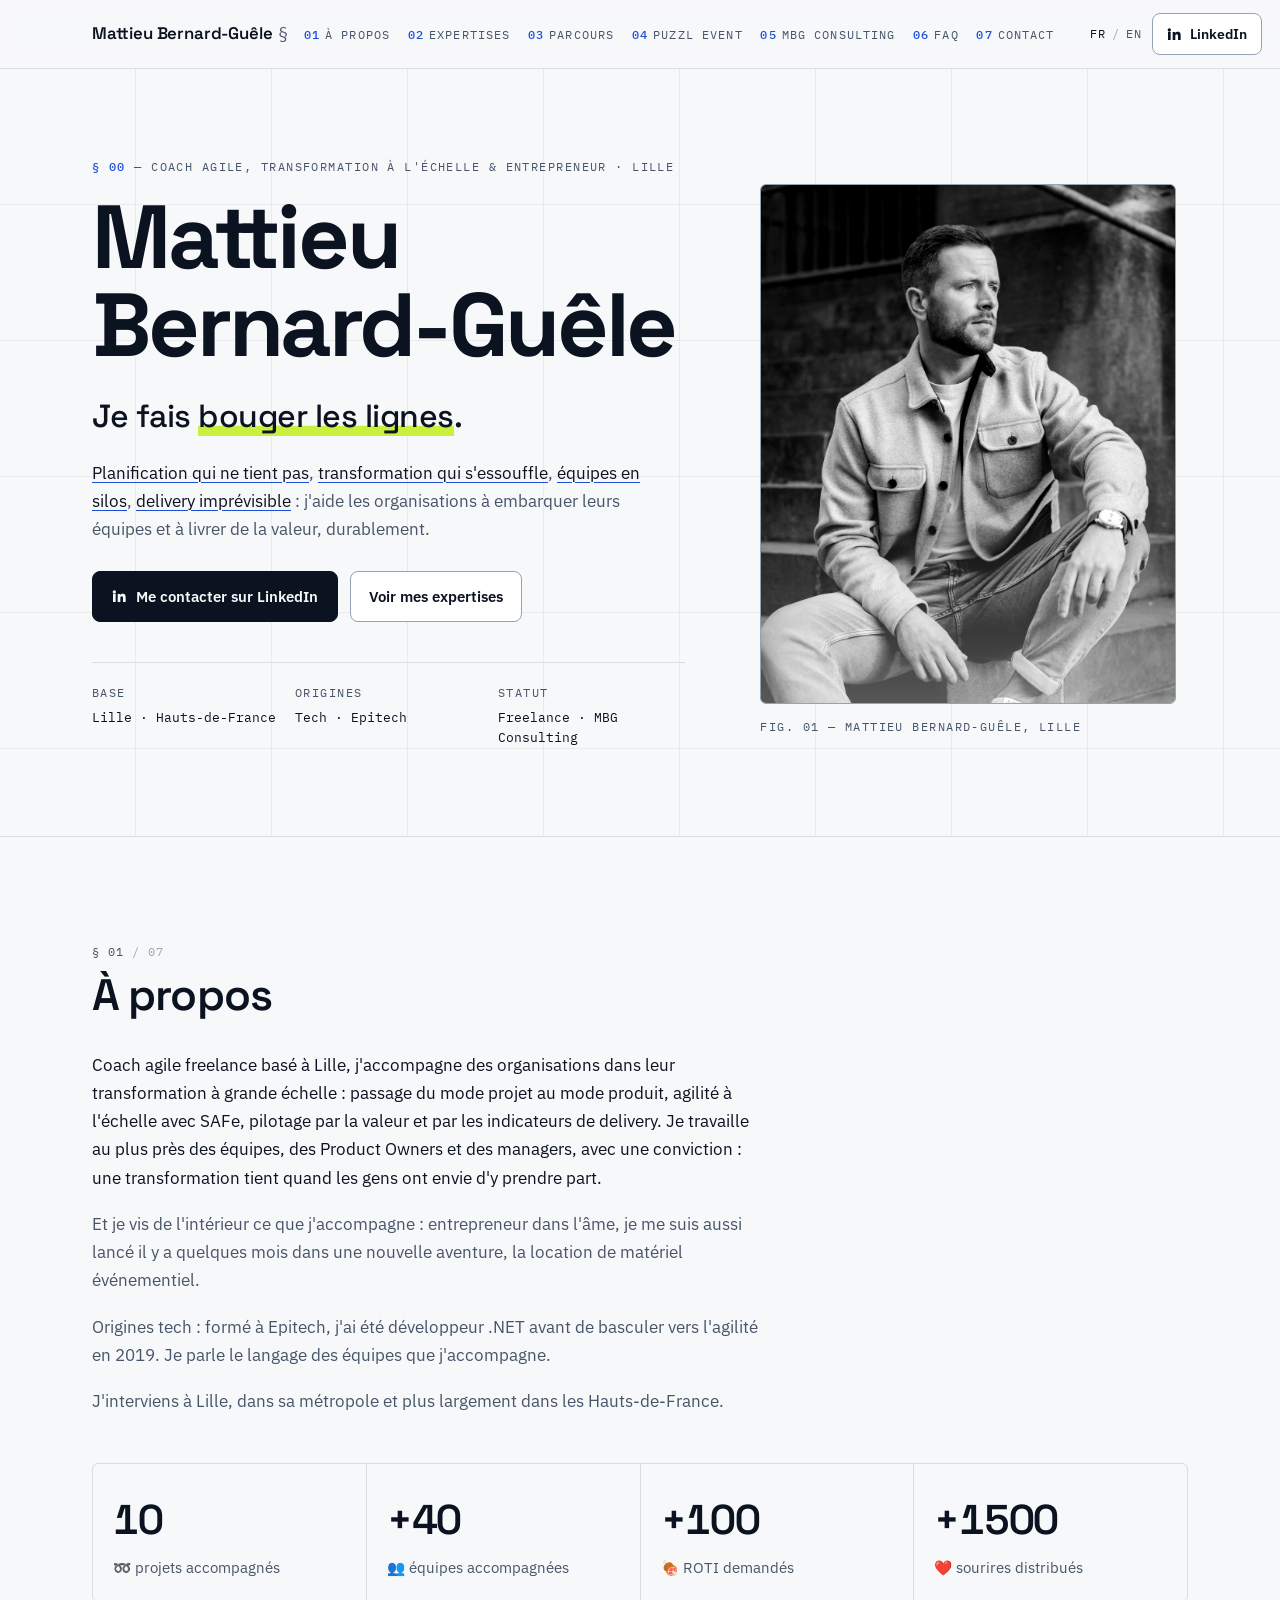
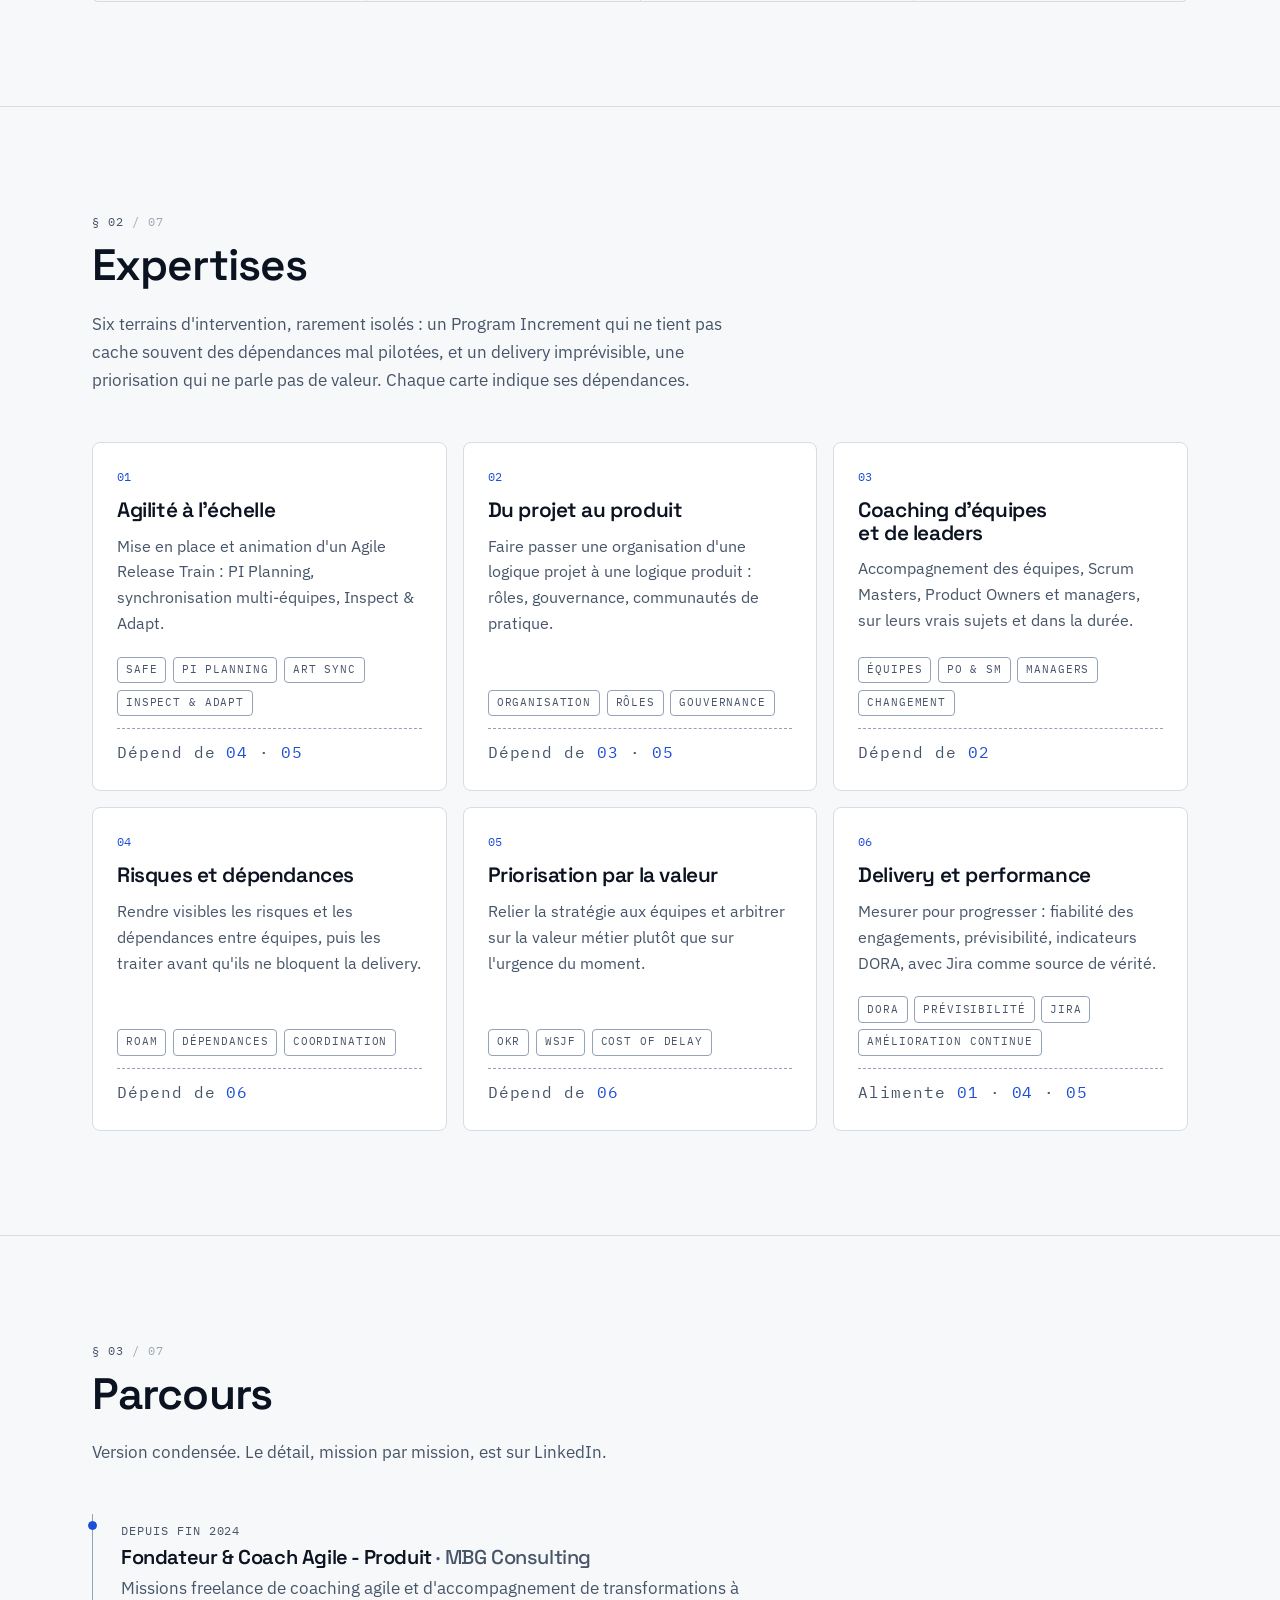
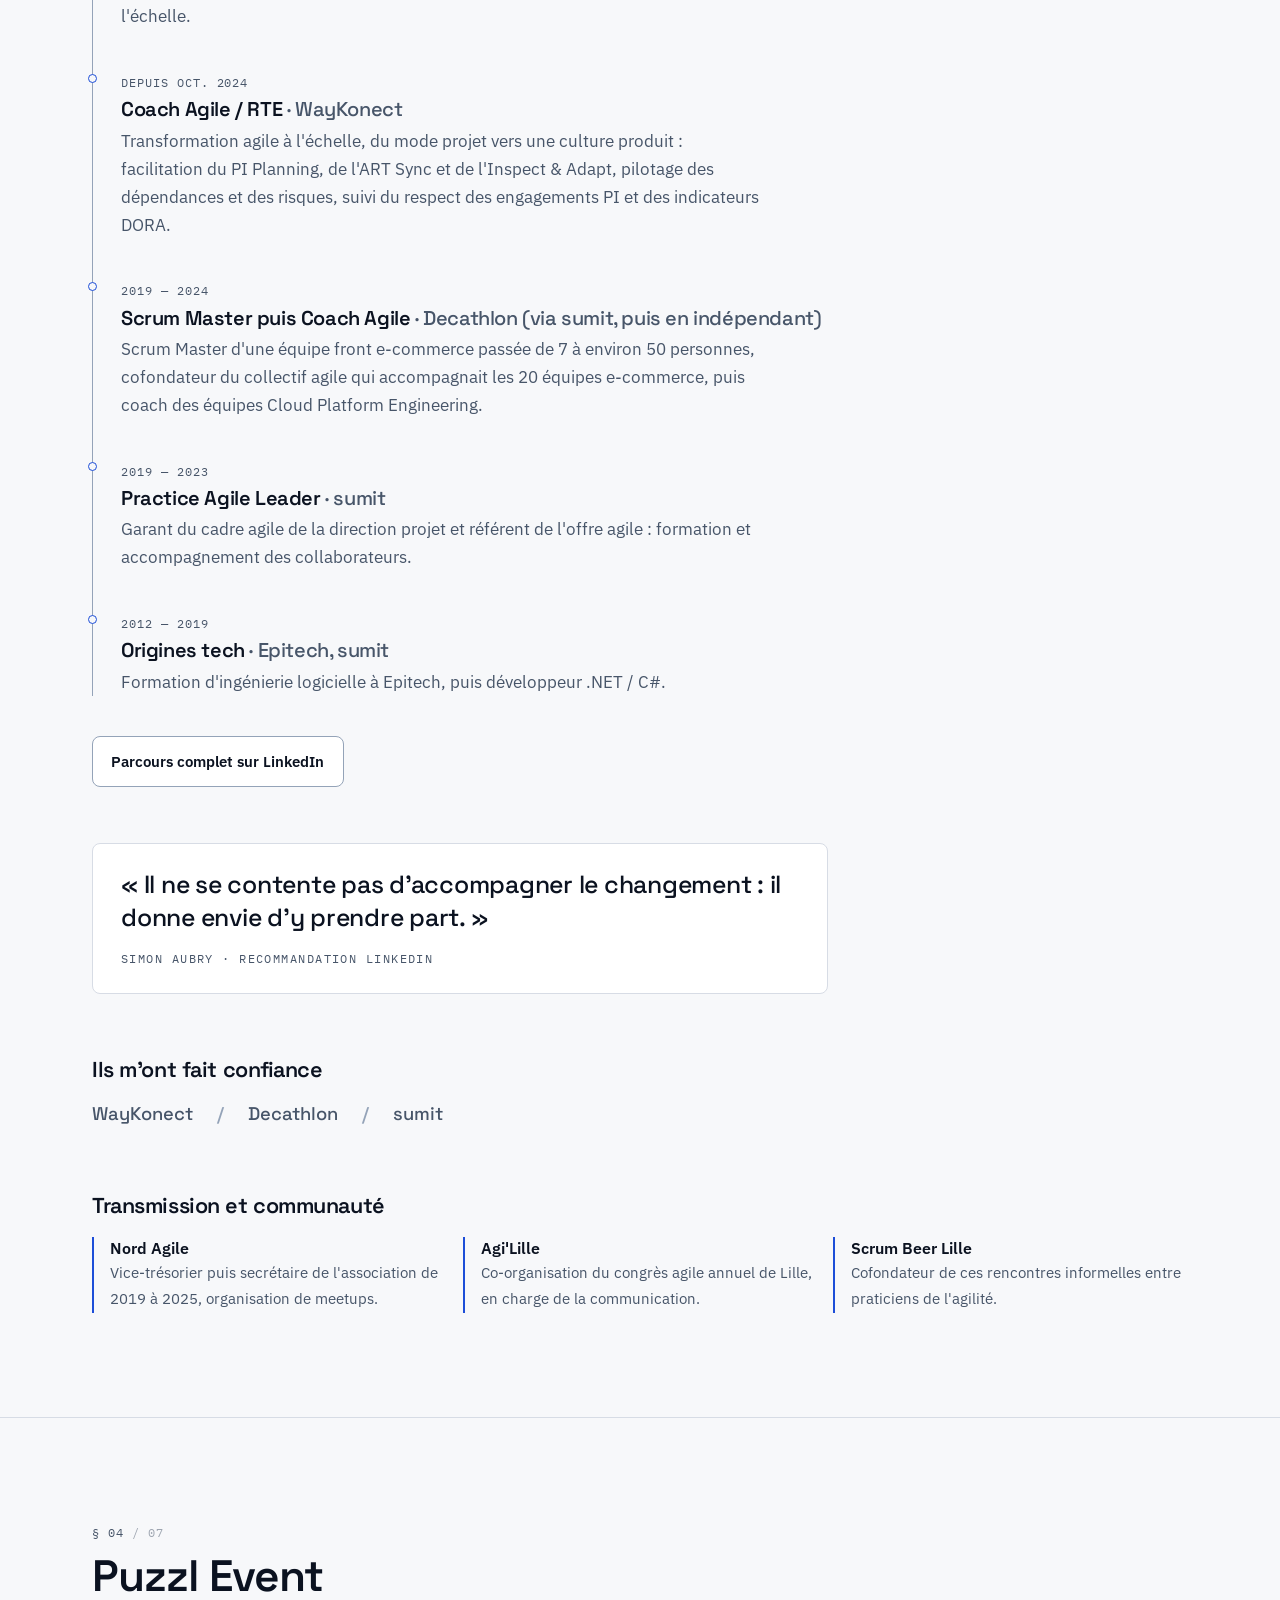
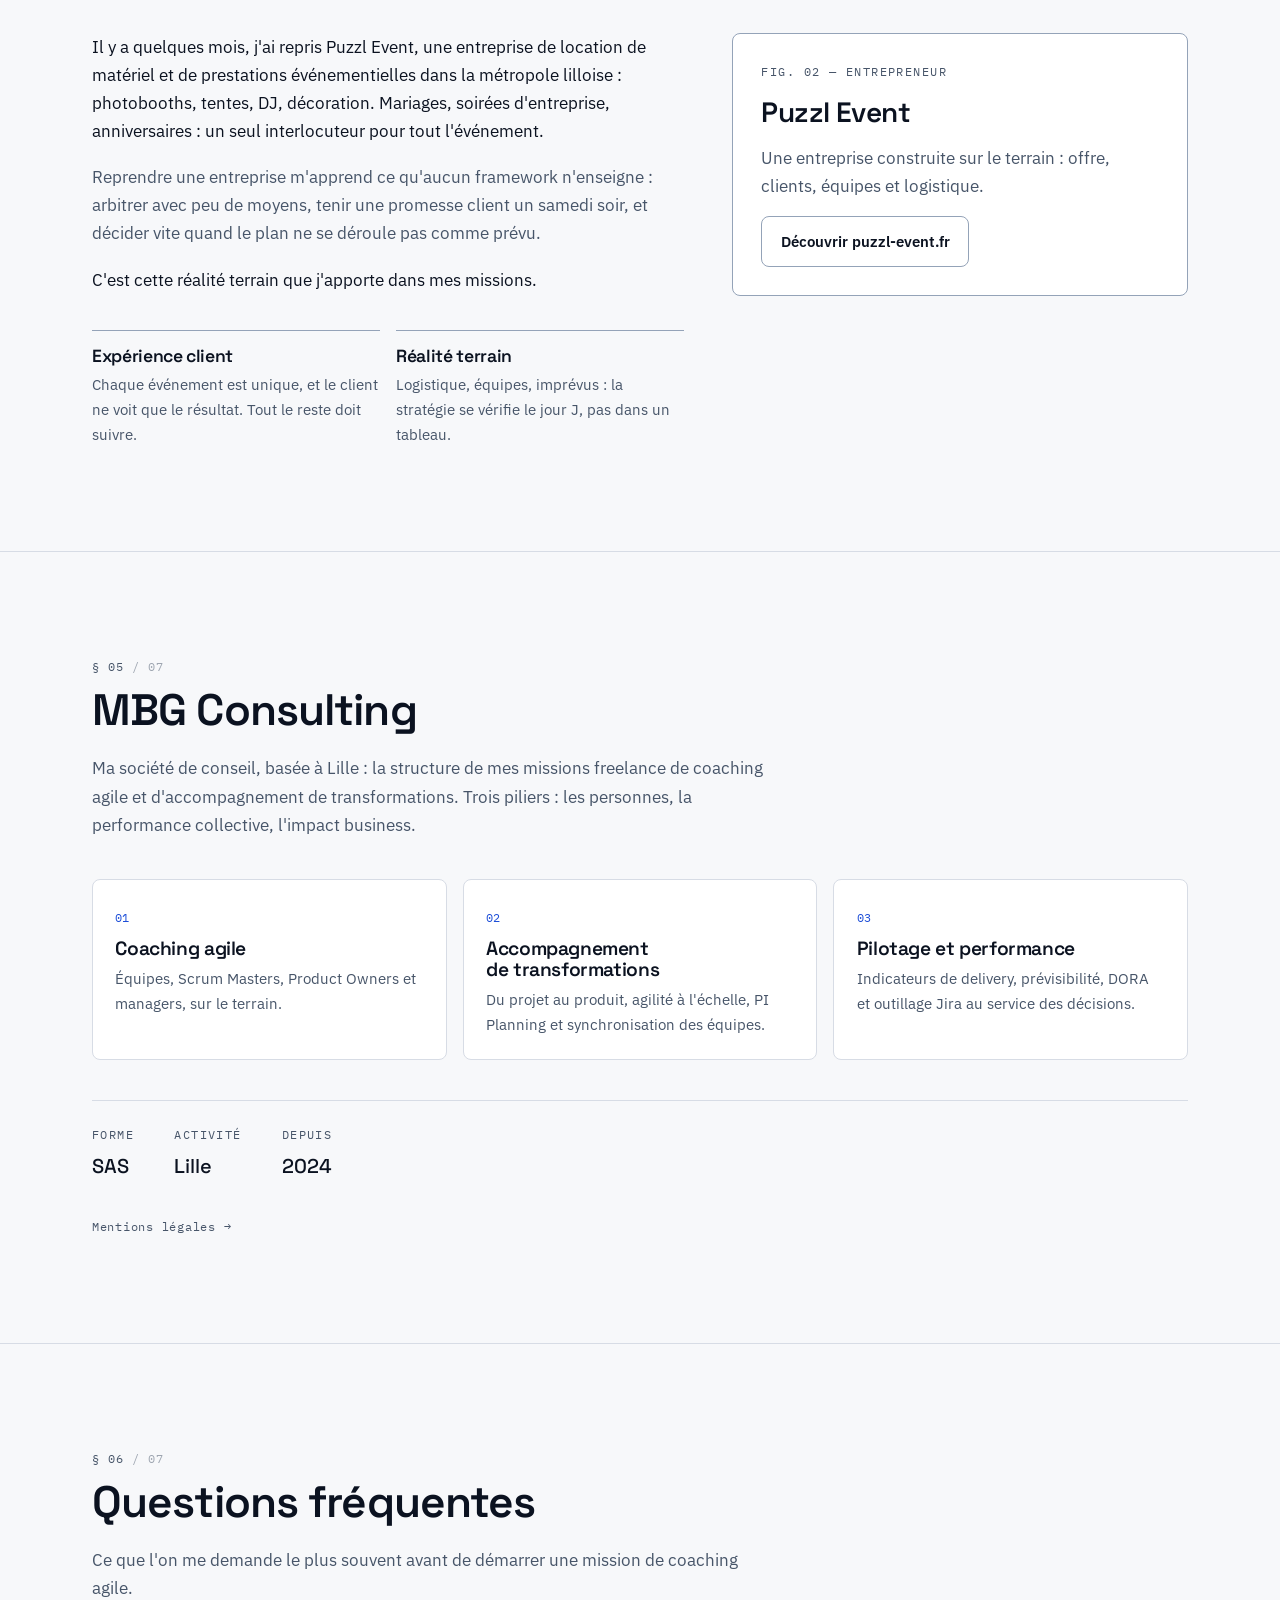
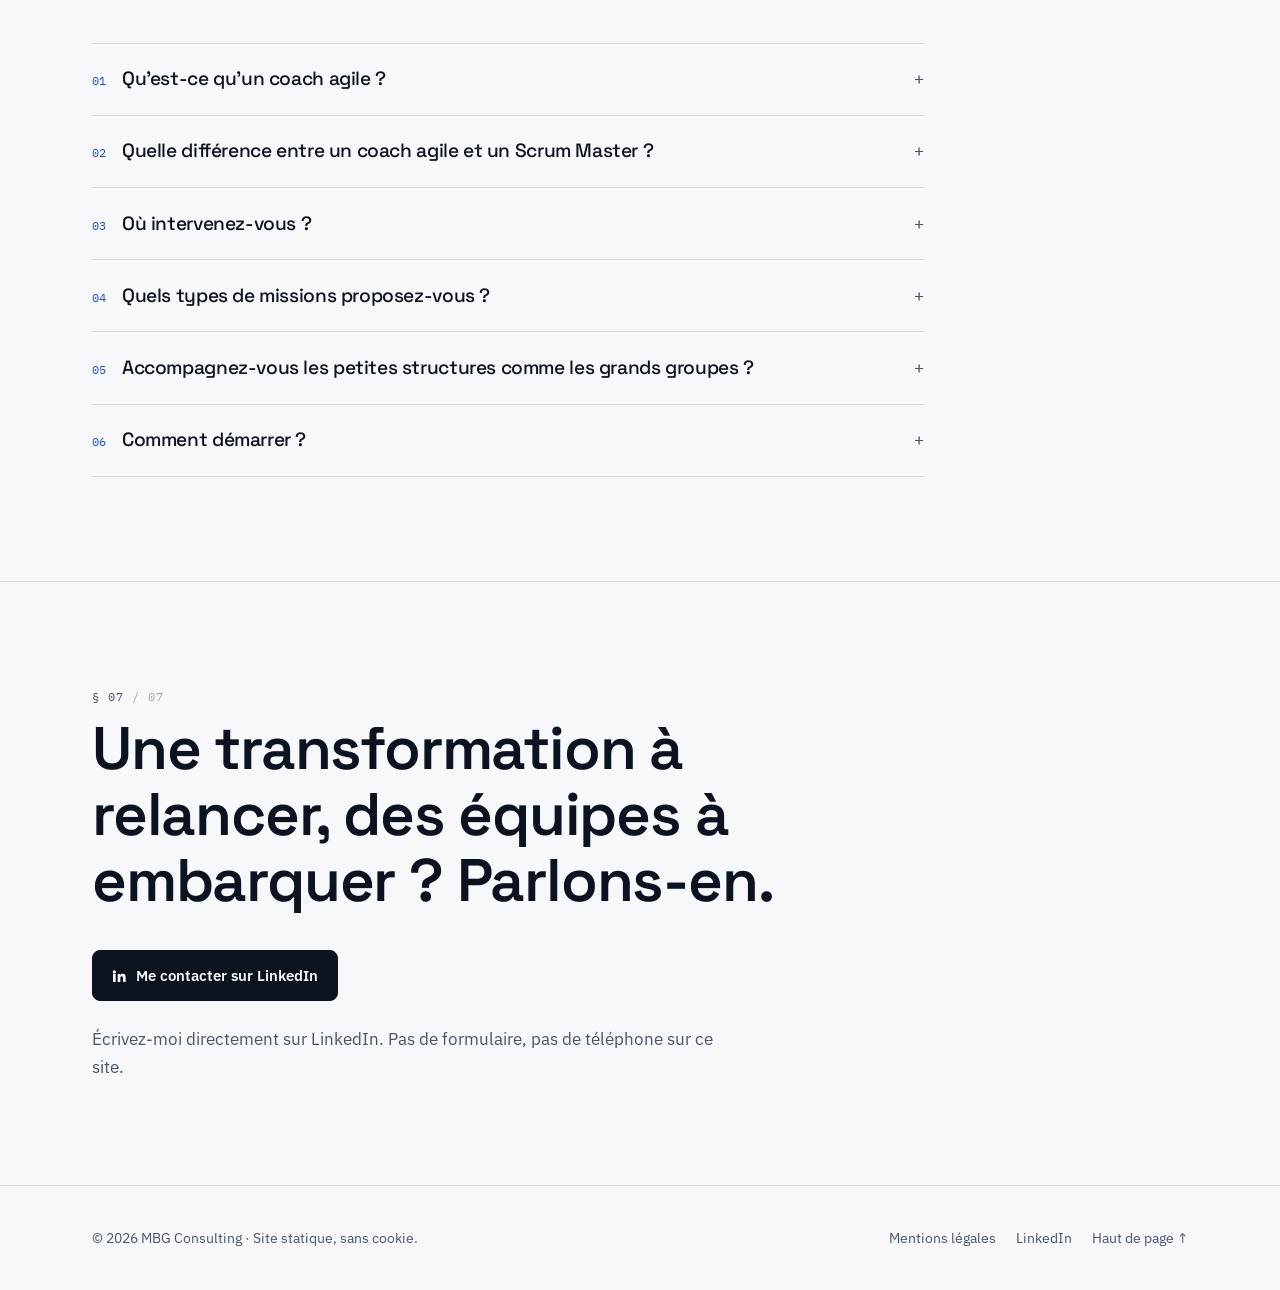
==== commit f168d103: "Majuscule en début de phrase dans l'accroche Co-Authored-By: Claude Opus 5.5 <noreply@anthropic.com>" ====
--- a/index.html
+++ b/index.html
@@ -67,7 +67,7 @@
       <p class="mono kicker"><b>§ 00</b> — Coach agile, transformation à l'échelle &amp; entrepreneur · Lille</p>
       <h1>Mattieu <span class="surname">Bernard-Guêle</span></h1>
       <p class="tagline">Je fais <mark>bouger les lignes</mark>.</p>
-      <p class="lede"><u>planification qui ne tient pas</u>, <u>transformation qui s'essouffle</u>, <u>équipes en silos</u>, <u>delivery imprévisible</u> : j'aide les organisations à embarquer leurs équipes et à livrer de la valeur, durablement.</p>
+      <p class="lede"><u>Planification qui ne tient pas</u>, <u>transformation qui s'essouffle</u>, <u>équipes en silos</u>, <u>delivery imprévisible</u> : j'aide les organisations à embarquer leurs équipes et à livrer de la valeur, durablement.</p>
       <div class="ctas">
         <a class="btn btn-primary" href="https://www.linkedin.com/in/mattieu-bernard-guele/" target="_blank" rel="noopener"><svg viewBox="0 0 24 24" aria-hidden="true"><path d="M4.98 3.5a2.5 2.5 0 1 1 0 5 2.5 2.5 0 0 1 0-5ZM3 9h4v12H3V9Zm7 0h3.8v1.7h.05c.53-1 1.83-2.05 3.77-2.05C21.6 8.65 22 11.3 22 14.7V21h-4v-5.6c0-1.33-.03-3.05-1.86-3.05-1.86 0-2.14 1.45-2.14 2.95V21h-4V9Z"/></svg>Me contacter sur LinkedIn</a>
         <a class="btn btn-ghost" href="#expertises">Voir mes expertises</a>
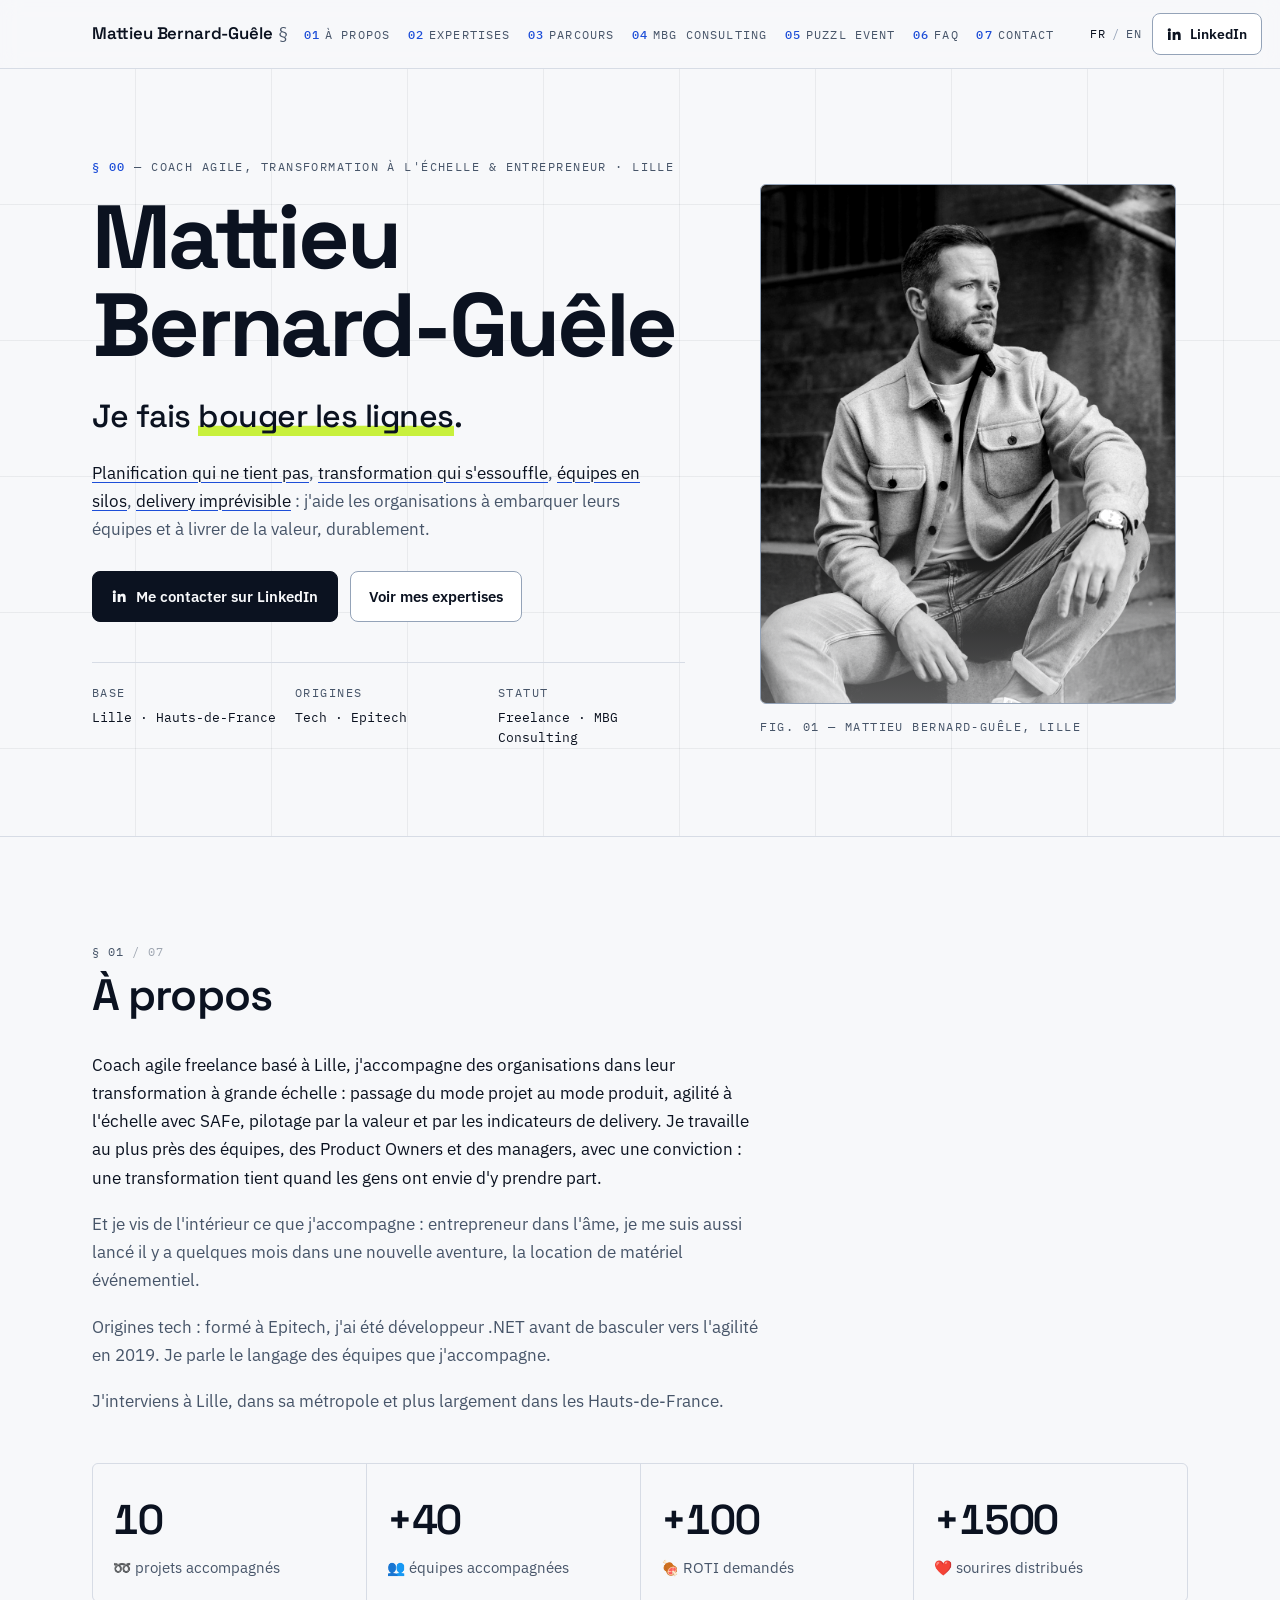
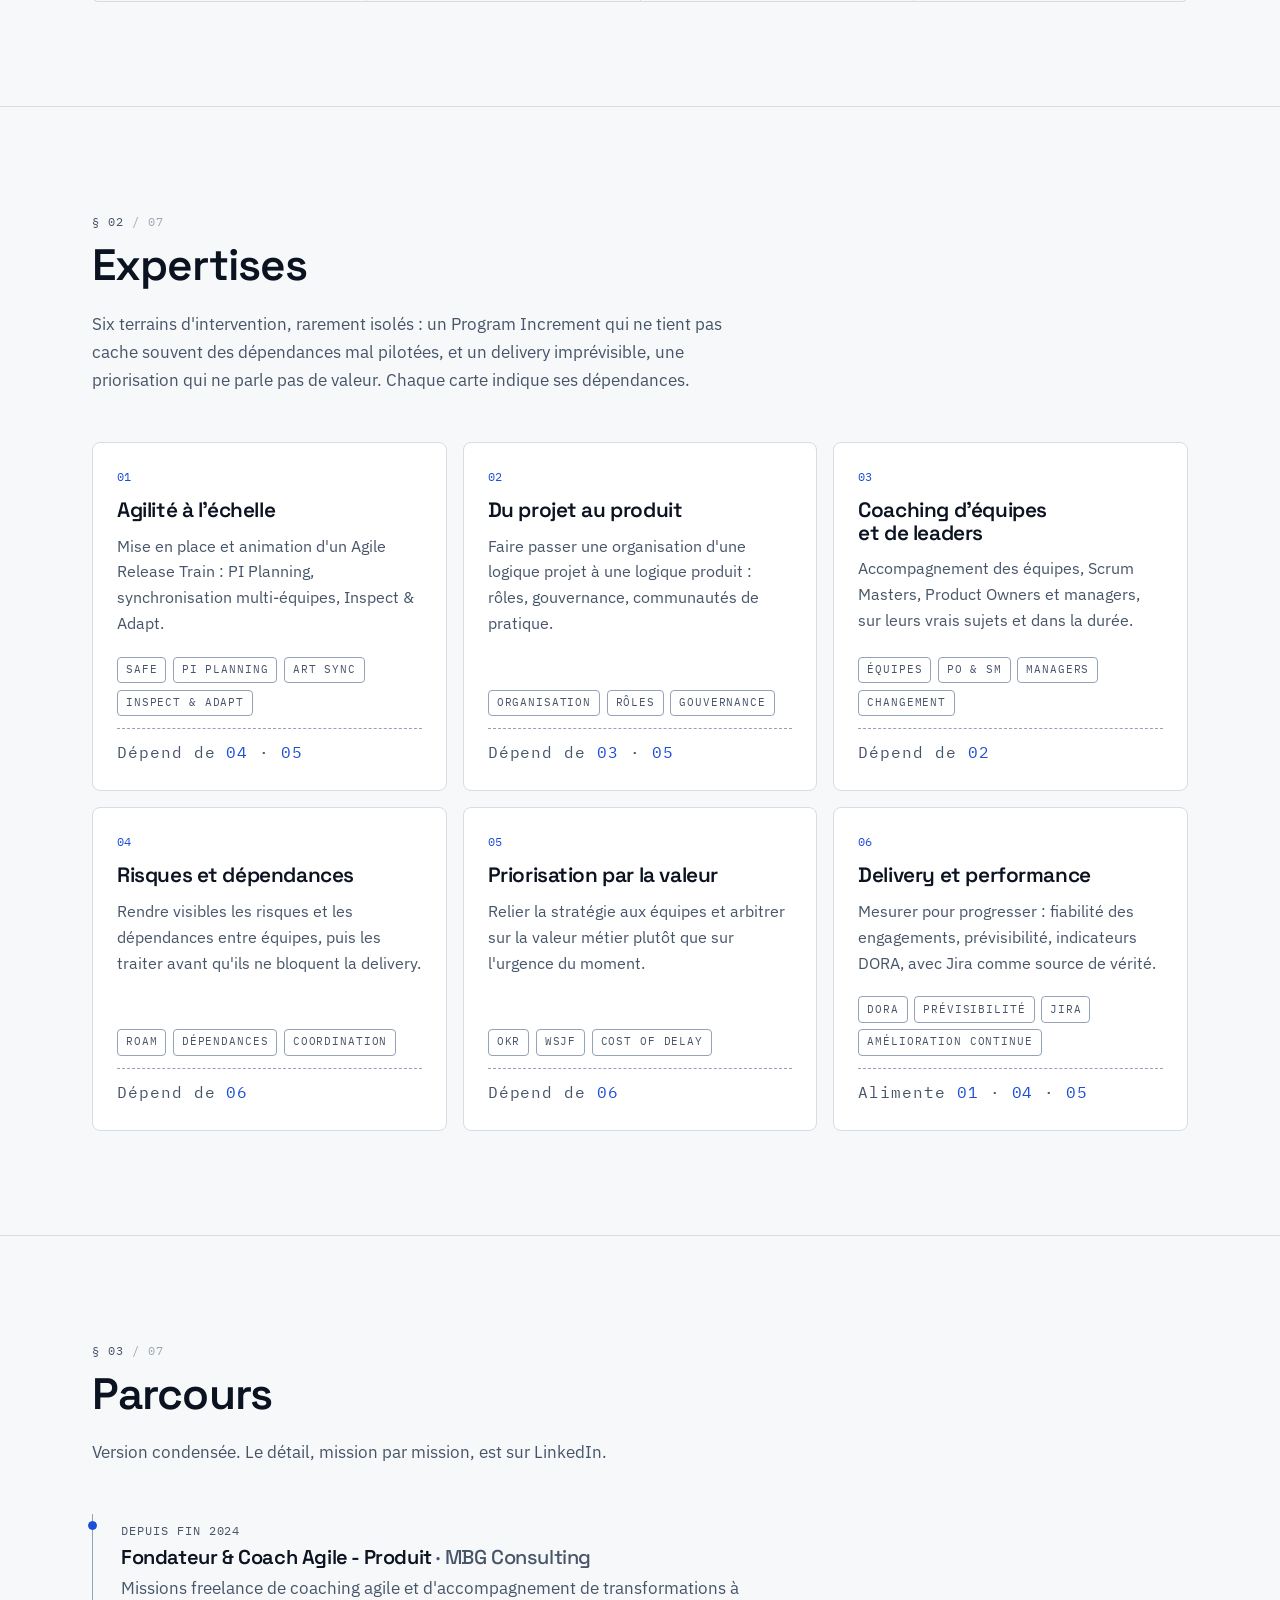
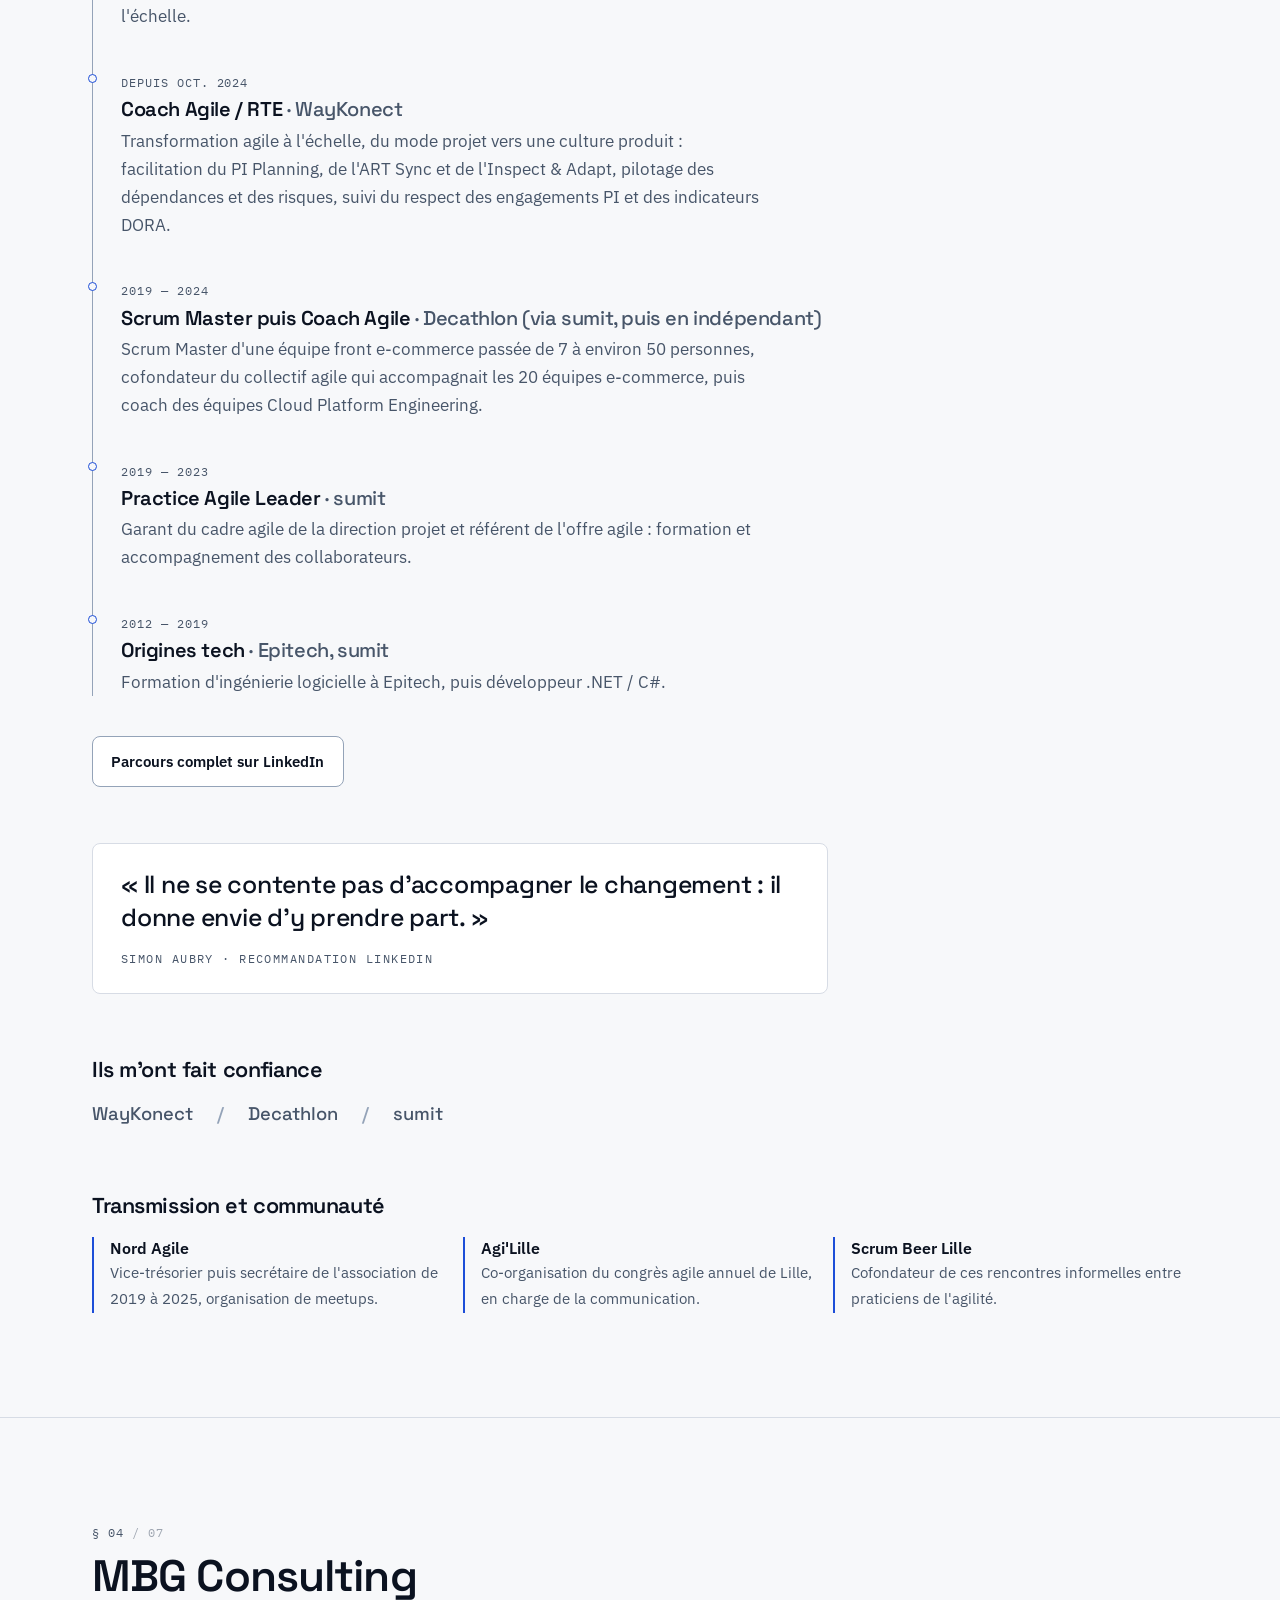
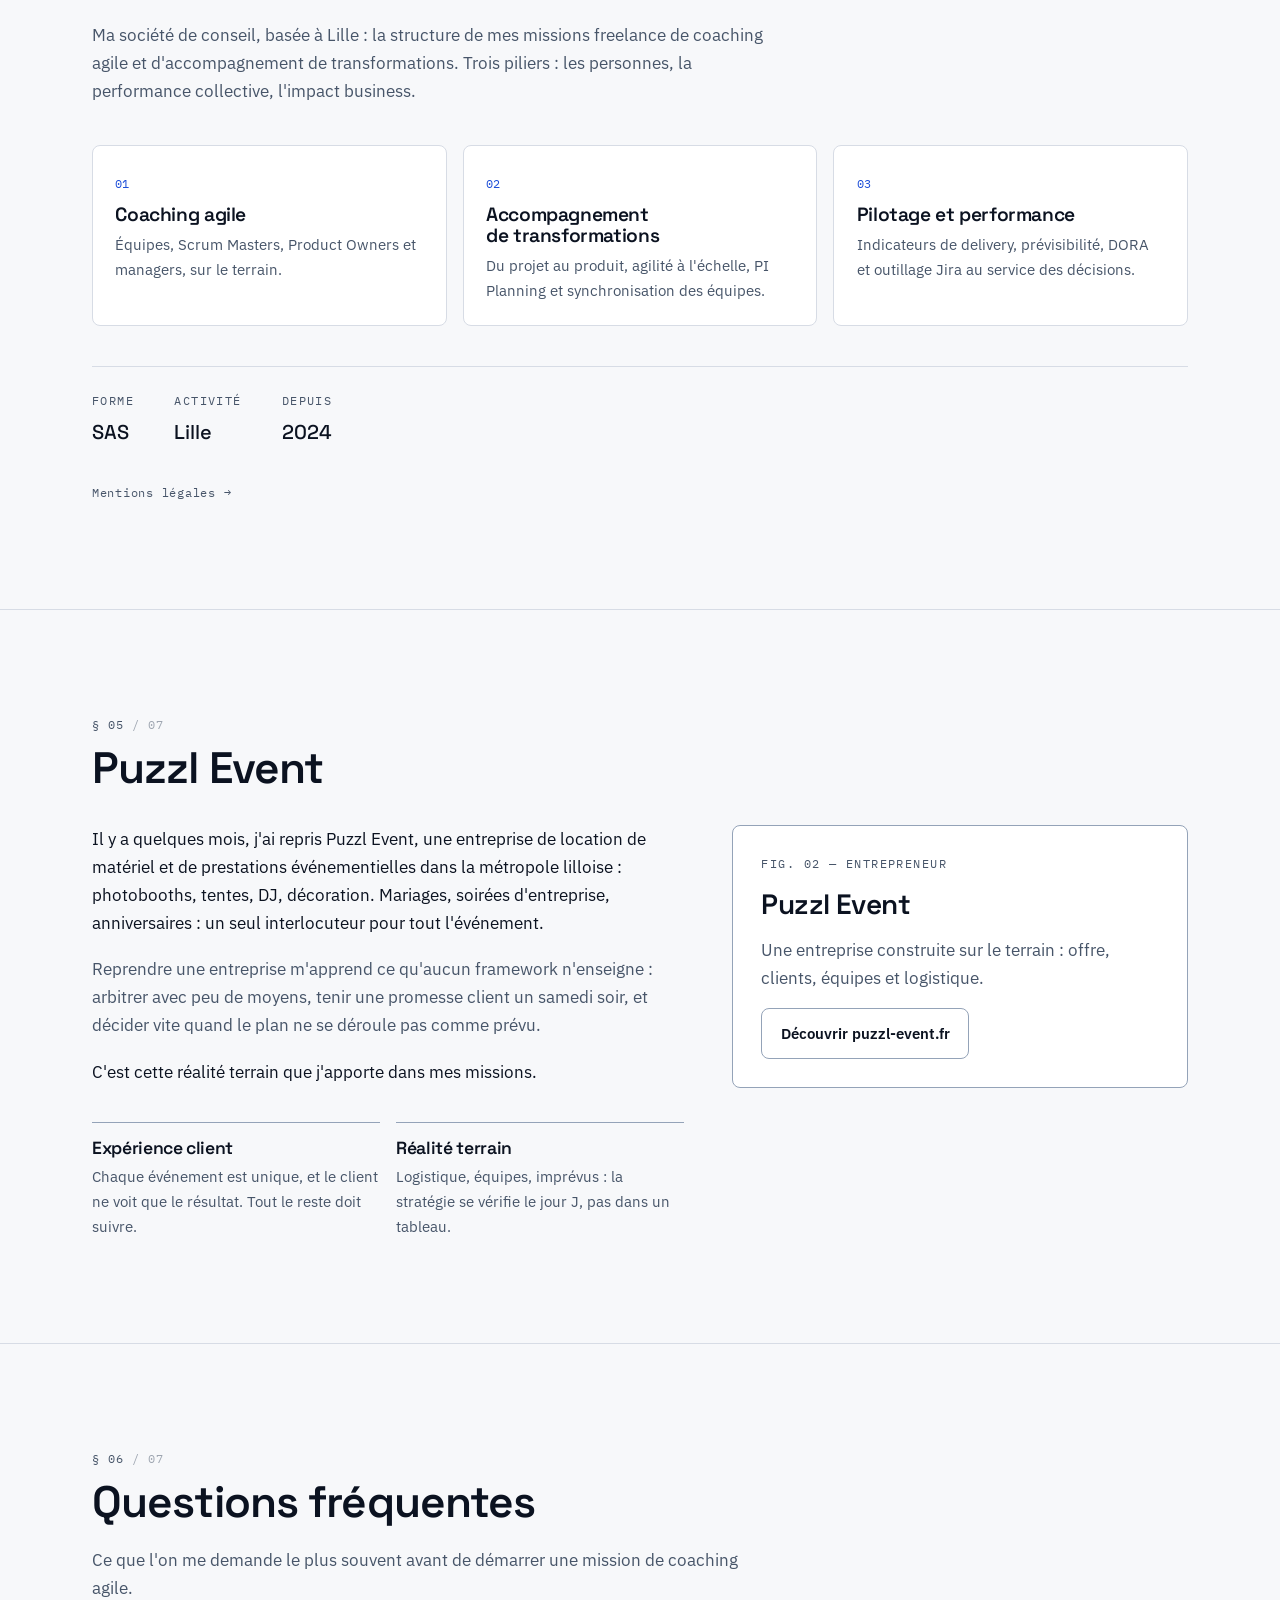
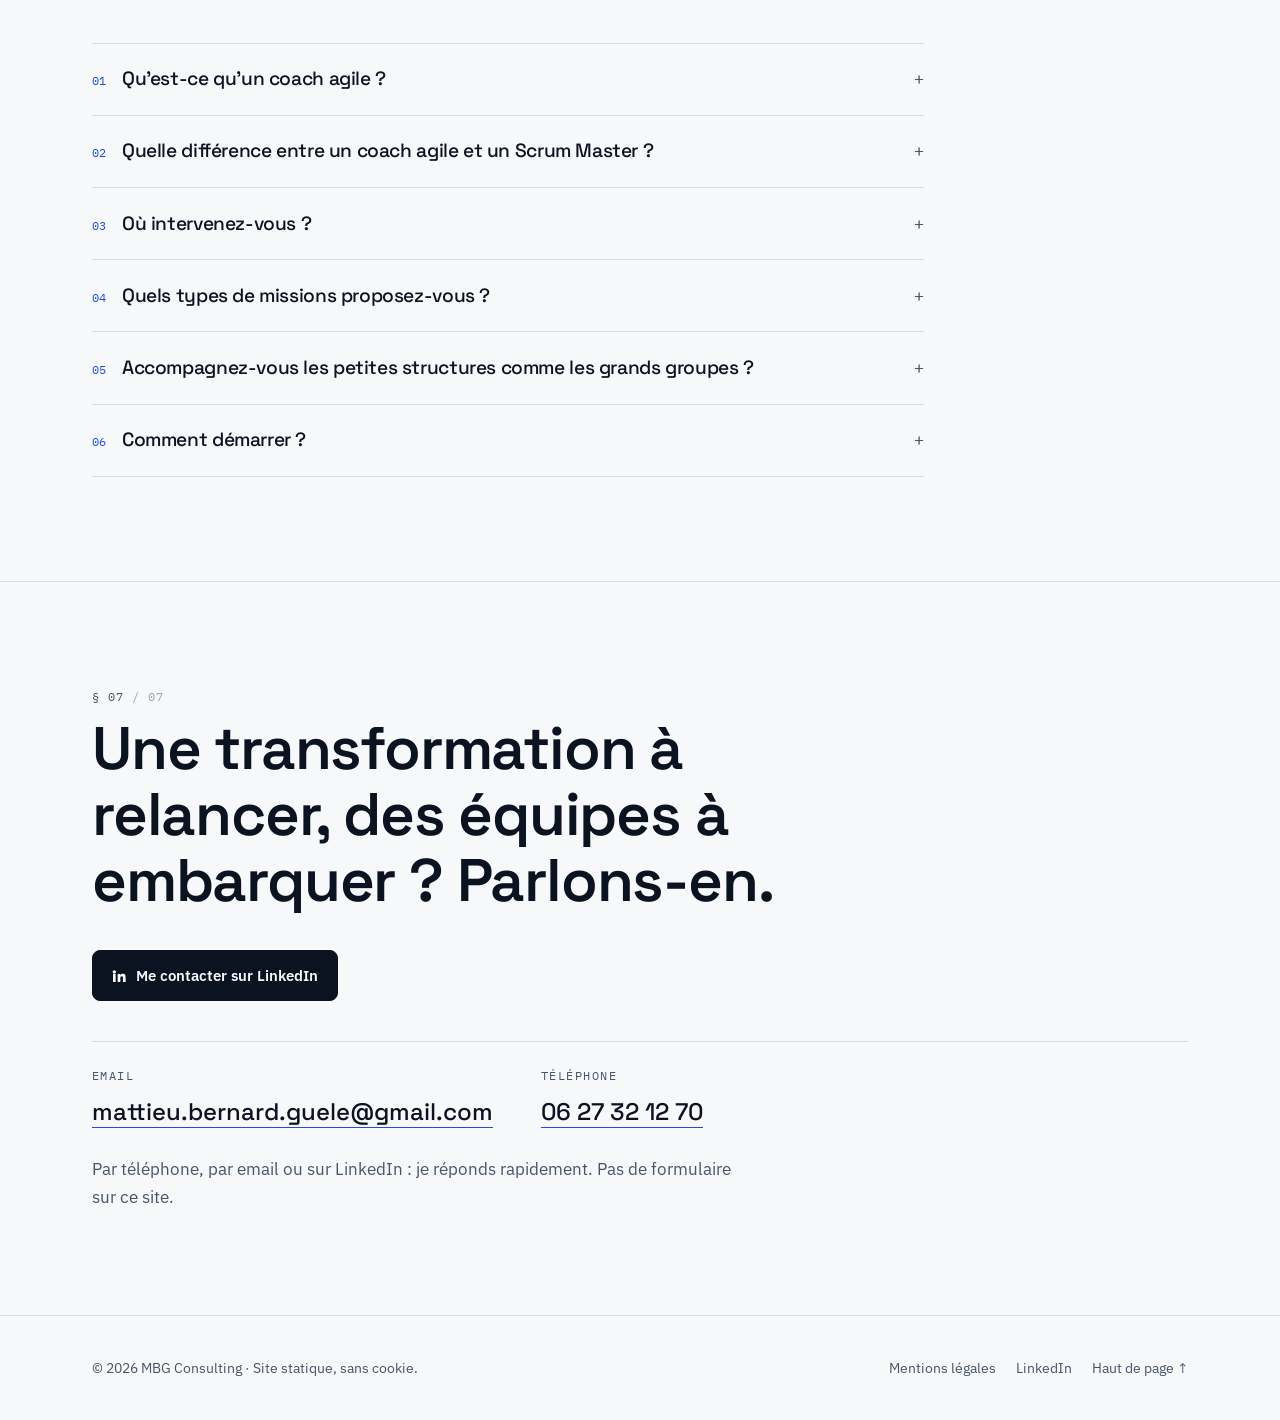
==== commit 09e921fc: "MBG Consulting avant Puzzl Event, ajout du téléphone et de l'email Co-Authored-By: Claude Opus 5.5 <" ====
--- a/index.html
+++ b/index.html
@@ -35,8 +35,8 @@
       <a href="#a-propos"><b>01</b>À propos</a>
       <a href="#expertises"><b>02</b>Expertises</a>
       <a href="#parcours"><b>03</b>Parcours</a>
-      <a href="#puzzl"><b>04</b>Puzzl Event</a>
-      <a href="#mbg"><b>05</b>MBG Consulting</a>
+      <a href="#mbg"><b>04</b>MBG Consulting</a>
+      <a href="#puzzl"><b>05</b>Puzzl Event</a>
       <a href="#faq"><b>06</b>FAQ</a>
       <a href="#contact"><b>07</b>Contact</a>
     </nav>
@@ -51,8 +51,8 @@
       <li><a href="#a-propos"><b>01</b>À propos</a></li>
       <li><a href="#expertises"><b>02</b>Expertises</a></li>
       <li><a href="#parcours"><b>03</b>Parcours</a></li>
-      <li><a href="#puzzl"><b>04</b>Puzzl Event</a></li>
-      <li><a href="#mbg"><b>05</b>MBG Consulting</a></li>
+      <li><a href="#mbg"><b>04</b>MBG Consulting</a></li>
+      <li><a href="#puzzl"><b>05</b>Puzzl Event</a></li>
       <li><a href="#faq"><b>06</b>FAQ</a></li>
       <li><a href="#contact"><b>07</b>Contact</a></li>
     </ol>
@@ -213,9 +213,28 @@
   </div>
 </section>
 
+<section class="block" id="mbg">
+  <div class="wrap">
+    <p class="sec-label">§ 04 <i>/ 07</i></p>
+    <h2>MBG Consulting</h2>
+    <p class="intro">Ma société de conseil, basée à Lille : la structure de mes missions freelance de coaching agile et d'accompagnement de transformations. Trois piliers : les personnes, la performance collective, l'impact business.</p>
+    <ol class="offers">
+      <li><span class="num">01</span><h3>Coaching agile</h3><p>Équipes, Scrum Masters, Product Owners et managers, sur le terrain.</p></li>
+      <li><span class="num">02</span><h3>Accompagnement de transformations</h3><p>Du projet au produit, agilité à l'échelle, PI Planning et synchronisation des équipes.</p></li>
+      <li><span class="num">03</span><h3>Pilotage et performance</h3><p>Indicateurs de delivery, prévisibilité, DORA et outillage Jira au service des décisions.</p></li>
+    </ol>
+    <dl class="company">
+      <div><dt class="mono">Forme</dt><dd>SAS</dd></div>
+      <div><dt class="mono">Activité</dt><dd>Lille</dd></div>
+      <div><dt class="mono">Depuis</dt><dd>2024</dd></div>
+    </dl>
+    <p class="legal-link"><a href="mentions-legales.html">Mentions légales →</a></p>
+  </div>
+</section>
+
 <section class="block" id="puzzl">
   <div class="wrap">
-    <p class="sec-label">§ 04 <i>/ 07</i></p>
+    <p class="sec-label">§ 05 <i>/ 07</i></p>
     <h2>Puzzl Event</h2>
     <div class="venture">
       <div>
@@ -239,25 +258,6 @@
   </div>
 </section>
 
-<section class="block" id="mbg">
-  <div class="wrap">
-    <p class="sec-label">§ 05 <i>/ 07</i></p>
-    <h2>MBG Consulting</h2>
-    <p class="intro">Ma société de conseil, basée à Lille : la structure de mes missions freelance de coaching agile et d'accompagnement de transformations. Trois piliers : les personnes, la performance collective, l'impact business.</p>
-    <ol class="offers">
-      <li><span class="num">01</span><h3>Coaching agile</h3><p>Équipes, Scrum Masters, Product Owners et managers, sur le terrain.</p></li>
-      <li><span class="num">02</span><h3>Accompagnement de transformations</h3><p>Du projet au produit, agilité à l'échelle, PI Planning et synchronisation des équipes.</p></li>
-      <li><span class="num">03</span><h3>Pilotage et performance</h3><p>Indicateurs de delivery, prévisibilité, DORA et outillage Jira au service des décisions.</p></li>
-    </ol>
-    <dl class="company">
-      <div><dt class="mono">Forme</dt><dd>SAS</dd></div>
-      <div><dt class="mono">Activité</dt><dd>Lille</dd></div>
-      <div><dt class="mono">Depuis</dt><dd>2024</dd></div>
-    </dl>
-    <p class="legal-link"><a href="mentions-legales.html">Mentions légales →</a></p>
-  </div>
-</section>
-
 <section class="block" id="faq">
   <div class="wrap">
     <p class="sec-label">§ 06 <i>/ 07</i></p>
@@ -286,7 +286,7 @@
       </details>
       <details>
         <summary><span class="num">06</span><h3>Comment démarrer ?</h3><span class="pm" aria-hidden="true">+</span></summary>
-        <p>Écrivez-moi sur LinkedIn. On fait le point sur votre contexte et sur ce qui coince, sans engagement.</p>
+        <p>Appelez-moi, écrivez-moi par email ou sur LinkedIn. On fait le point sur votre contexte et sur ce qui coince, sans engagement.</p>
       </details>
     </div>
   </div>
@@ -299,7 +299,11 @@
     <div class="ctas">
       <a class="btn btn-primary" href="https://www.linkedin.com/in/mattieu-bernard-guele/" target="_blank" rel="noopener"><svg viewBox="0 0 24 24" aria-hidden="true"><path d="M4.98 3.5a2.5 2.5 0 1 1 0 5 2.5 2.5 0 0 1 0-5ZM3 9h4v12H3V9Zm7 0h3.8v1.7h.05c.53-1 1.83-2.05 3.77-2.05C21.6 8.65 22 11.3 22 14.7V21h-4v-5.6c0-1.33-.03-3.05-1.86-3.05-1.86 0-2.14 1.45-2.14 2.95V21h-4V9Z"/></svg>Me contacter sur LinkedIn</a>
     </div>
-    <p class="note">Écrivez-moi directement sur LinkedIn. Pas de formulaire, pas de téléphone sur ce site.</p>
+    <dl class="coords">
+      <div><dt class="mono">Email</dt><dd><a href="mailto:mattieu.bernard.guele@gmail.com">mattieu.bernard.guele@gmail.com</a></dd></div>
+      <div><dt class="mono">Téléphone</dt><dd><a href="tel:+33627321270">06 27 32 12 70</a></dd></div>
+    </dl>
+    <p class="note">Par téléphone, par email ou sur LinkedIn : je réponds rapidement. Pas de formulaire sur ce site.</p>
   </div>
 </section>
 
--- a/assets/site.css
+++ b/assets/site.css
@@ -212,6 +212,12 @@
 /* contact */
 .contact h2{font-size:clamp(2.2rem,5.5vw,3.75rem);max-width:48rem}
 .contact .ctas{margin-top:2.25rem}
+.coords{display:flex;flex-wrap:wrap;gap:1.25rem 3rem;margin:2.5rem 0 0;padding-top:1.5rem;border-top:1px solid var(--line)}
+.coords > div{min-width:0}
+.coords dt{color:var(--muted)}
+.coords dd{margin:.35rem 0 0;font-family:var(--font-display);font-size:clamp(1.15rem,2.6vw,1.5rem);font-weight:500;overflow-wrap:anywhere}
+.coords a{text-decoration:none;border-bottom:1px solid var(--accent)}
+.coords a:hover{color:var(--accent)}
 .contact .note{margin-top:1.5rem;color:var(--muted);max-width:40rem}
 
 footer.site{padding-block:2.5rem calc(2.5rem + env(safe-area-inset-bottom,0px))}
